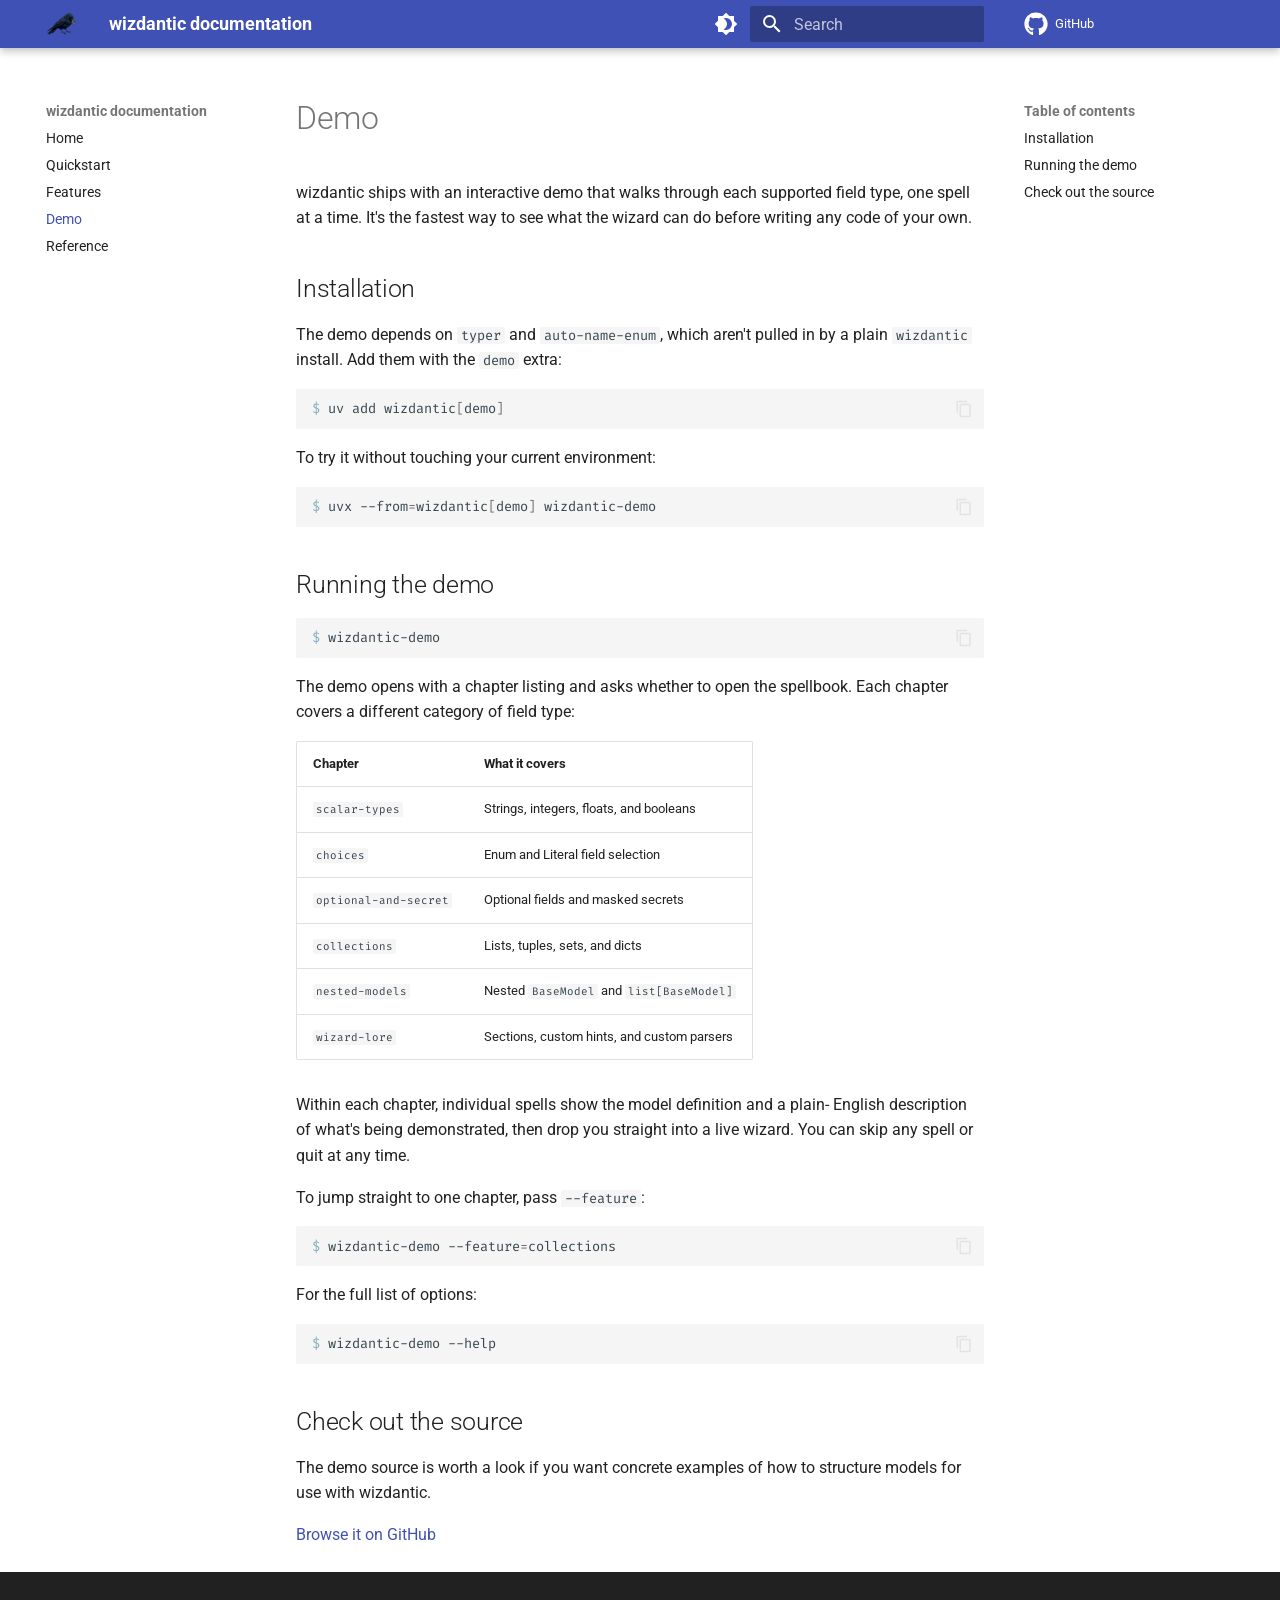
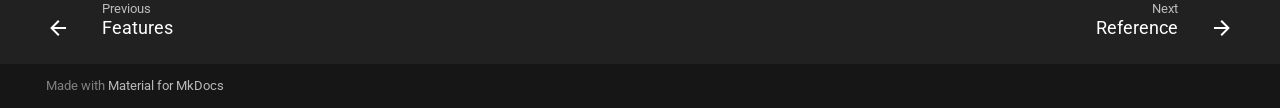
==== demo/index.html @ c2b6384e "deploy: e277ca54430a42952a9149b0743c2e3284a9946b" ====
<!doctype html>
<html lang="en" class="no-js">
  <head>
    
      <meta charset="utf-8">
      <meta name="viewport" content="width=device-width,initial-scale=1">
      
      
      
        <link rel="canonical" href="http://dusktreader.github.io/wizdantic/demo/">
      
      
        <link rel="prev" href="../features/">
      
      
        <link rel="next" href="../reference/">
      
      
        
      
      
      <link rel="icon" href="../images/wizdantic-logo.png">
      <meta name="generator" content="mkdocs-1.6.1, mkdocs-material-9.7.6">
    
    
      
        <title>Demo - wizdantic documentation</title>
      
    
    
      <link rel="stylesheet" href="../assets/stylesheets/main.484c7ddc.min.css">
      
        
        <link rel="stylesheet" href="../assets/stylesheets/palette.ab4e12ef.min.css">
      
      


    
    
      
    
    
      
        
        
        <link rel="preconnect" href="https://fonts.gstatic.com" crossorigin>
        <link rel="stylesheet" href="https://fonts.googleapis.com/css?family=Roboto:300,300i,400,400i,700,700i%7CFira+Code:400,400i,700,700i&display=fallback">
        <style>:root{--md-text-font:"Roboto";--md-code-font:"Fira Code"}</style>
      
    
    
      <link rel="stylesheet" href="../assets/_mkdocstrings.css">
    
      <link rel="stylesheet" href="../assets/stylesheets/extra.css">
    
    <script>__md_scope=new URL("..",location),__md_hash=e=>[...e].reduce(((e,_)=>(e<<5)-e+_.charCodeAt(0)),0),__md_get=(e,_=localStorage,t=__md_scope)=>JSON.parse(_.getItem(t.pathname+"."+e)),__md_set=(e,_,t=localStorage,a=__md_scope)=>{try{t.setItem(a.pathname+"."+e,JSON.stringify(_))}catch(e){}}</script>
    
      

    
    
  <style>.highlight .gp { user-select: none; color: #89b0c2; }</style>
</head>
  
  
    
    
      
    
    
    
    
    <body dir="ltr" data-md-color-scheme="default" data-md-color-primary="indigo" data-md-color-accent="indigo">
  
    
    <input class="md-toggle" data-md-toggle="drawer" type="checkbox" id="__drawer" autocomplete="off">
    <input class="md-toggle" data-md-toggle="search" type="checkbox" id="__search" autocomplete="off">
    <label class="md-overlay" for="__drawer"></label>
    <div data-md-component="skip">
      
        
        <a href="#demo" class="md-skip">
          Skip to content
        </a>
      
    </div>
    <div data-md-component="announce">
      
    </div>
    
    
      

  

<header class="md-header md-header--shadow" data-md-component="header">
  <nav class="md-header__inner md-grid" aria-label="Header">
    <a href=".." title="wizdantic documentation" class="md-header__button md-logo" aria-label="wizdantic documentation" data-md-component="logo">
      
  <img src="../images/wizdantic-logo.png" alt="logo">

    </a>
    <label class="md-header__button md-icon" for="__drawer">
      
      <svg xmlns="http://www.w3.org/2000/svg" viewBox="0 0 24 24"><path d="M3 6h18v2H3zm0 5h18v2H3zm0 5h18v2H3z"/></svg>
    </label>
    <div class="md-header__title" data-md-component="header-title">
      <div class="md-header__ellipsis">
        <div class="md-header__topic">
          <span class="md-ellipsis">
            wizdantic documentation
          </span>
        </div>
        <div class="md-header__topic" data-md-component="header-topic">
          <span class="md-ellipsis">
            
              Demo
            
          </span>
        </div>
      </div>
    </div>
    
      
        <form class="md-header__option" data-md-component="palette">
  
    
    
    
    <input class="md-option" data-md-color-media="(prefers-color-scheme: light)" data-md-color-scheme="default" data-md-color-primary="indigo" data-md-color-accent="indigo"  aria-label="Switch to dark mode"  type="radio" name="__palette" id="__palette_0">
    
      <label class="md-header__button md-icon" title="Switch to dark mode" for="__palette_1" hidden>
        <svg xmlns="http://www.w3.org/2000/svg" viewBox="0 0 24 24"><path d="M12 18c-.89 0-1.74-.2-2.5-.55C11.56 16.5 13 14.42 13 12s-1.44-4.5-3.5-5.45C10.26 6.2 11.11 6 12 6a6 6 0 0 1 6 6 6 6 0 0 1-6 6m8-9.31V4h-4.69L12 .69 8.69 4H4v4.69L.69 12 4 15.31V20h4.69L12 23.31 15.31 20H20v-4.69L23.31 12z"/></svg>
      </label>
    
  
    
    
    
    <input class="md-option" data-md-color-media="(prefers-color-scheme: dark)" data-md-color-scheme="slate" data-md-color-primary="indigo" data-md-color-accent="indigo"  aria-label="Switch to light mode"  type="radio" name="__palette" id="__palette_1">
    
      <label class="md-header__button md-icon" title="Switch to light mode" for="__palette_0" hidden>
        <svg xmlns="http://www.w3.org/2000/svg" viewBox="0 0 24 24"><path d="M12 8a4 4 0 0 0-4 4 4 4 0 0 0 4 4 4 4 0 0 0 4-4 4 4 0 0 0-4-4m0 10a6 6 0 0 1-6-6 6 6 0 0 1 6-6 6 6 0 0 1 6 6 6 6 0 0 1-6 6m8-9.31V4h-4.69L12 .69 8.69 4H4v4.69L.69 12 4 15.31V20h4.69L12 23.31 15.31 20H20v-4.69L23.31 12z"/></svg>
      </label>
    
  
</form>
      
    
    
      <script>var palette=__md_get("__palette");if(palette&&palette.color){if("(prefers-color-scheme)"===palette.color.media){var media=matchMedia("(prefers-color-scheme: light)"),input=document.querySelector(media.matches?"[data-md-color-media='(prefers-color-scheme: light)']":"[data-md-color-media='(prefers-color-scheme: dark)']");palette.color.media=input.getAttribute("data-md-color-media"),palette.color.scheme=input.getAttribute("data-md-color-scheme"),palette.color.primary=input.getAttribute("data-md-color-primary"),palette.color.accent=input.getAttribute("data-md-color-accent")}for(var[key,value]of Object.entries(palette.color))document.body.setAttribute("data-md-color-"+key,value)}</script>
    
    
    
      
      
        <label class="md-header__button md-icon" for="__search">
          
          <svg xmlns="http://www.w3.org/2000/svg" viewBox="0 0 24 24"><path d="M9.5 3A6.5 6.5 0 0 1 16 9.5c0 1.61-.59 3.09-1.56 4.23l.27.27h.79l5 5-1.5 1.5-5-5v-.79l-.27-.27A6.52 6.52 0 0 1 9.5 16 6.5 6.5 0 0 1 3 9.5 6.5 6.5 0 0 1 9.5 3m0 2C7 5 5 7 5 9.5S7 14 9.5 14 14 12 14 9.5 12 5 9.5 5"/></svg>
        </label>
        <div class="md-search" data-md-component="search" role="dialog">
  <label class="md-search__overlay" for="__search"></label>
  <div class="md-search__inner" role="search">
    <form class="md-search__form" name="search">
      <input type="text" class="md-search__input" name="query" aria-label="Search" placeholder="Search" autocapitalize="off" autocorrect="off" autocomplete="off" spellcheck="false" data-md-component="search-query" required>
      <label class="md-search__icon md-icon" for="__search">
        
        <svg xmlns="http://www.w3.org/2000/svg" viewBox="0 0 24 24"><path d="M9.5 3A6.5 6.5 0 0 1 16 9.5c0 1.61-.59 3.09-1.56 4.23l.27.27h.79l5 5-1.5 1.5-5-5v-.79l-.27-.27A6.52 6.52 0 0 1 9.5 16 6.5 6.5 0 0 1 3 9.5 6.5 6.5 0 0 1 9.5 3m0 2C7 5 5 7 5 9.5S7 14 9.5 14 14 12 14 9.5 12 5 9.5 5"/></svg>
        
        <svg xmlns="http://www.w3.org/2000/svg" viewBox="0 0 24 24"><path d="M20 11v2H8l5.5 5.5-1.42 1.42L4.16 12l7.92-7.92L13.5 5.5 8 11z"/></svg>
      </label>
      <nav class="md-search__options" aria-label="Search">
        
        <button type="reset" class="md-search__icon md-icon" title="Clear" aria-label="Clear" tabindex="-1">
          
          <svg xmlns="http://www.w3.org/2000/svg" viewBox="0 0 24 24"><path d="M19 6.41 17.59 5 12 10.59 6.41 5 5 6.41 10.59 12 5 17.59 6.41 19 12 13.41 17.59 19 19 17.59 13.41 12z"/></svg>
        </button>
      </nav>
      
    </form>
    <div class="md-search__output">
      <div class="md-search__scrollwrap" tabindex="0" data-md-scrollfix>
        <div class="md-search-result" data-md-component="search-result">
          <div class="md-search-result__meta">
            Initializing search
          </div>
          <ol class="md-search-result__list" role="presentation"></ol>
        </div>
      </div>
    </div>
  </div>
</div>
      
    
    
      <div class="md-header__source">
        <a href="https://github.com/dusktreader/wizdantic" title="Go to repository" class="md-source" data-md-component="source">
  <div class="md-source__icon md-icon">
    
    <svg xmlns="http://www.w3.org/2000/svg" viewBox="0 0 512 512"><!--! Font Awesome Free 7.1.0 by @fontawesome - https://fontawesome.com License - https://fontawesome.com/license/free (Icons: CC BY 4.0, Fonts: SIL OFL 1.1, Code: MIT License) Copyright 2025 Fonticons, Inc.--><path d="M173.9 397.4c0 2-2.3 3.6-5.2 3.6-3.3.3-5.6-1.3-5.6-3.6 0-2 2.3-3.6 5.2-3.6 3-.3 5.6 1.3 5.6 3.6m-31.1-4.5c-.7 2 1.3 4.3 4.3 4.9 2.6 1 5.6 0 6.2-2s-1.3-4.3-4.3-5.2c-2.6-.7-5.5.3-6.2 2.3m44.2-1.7c-2.9.7-4.9 2.6-4.6 4.9.3 2 2.9 3.3 5.9 2.6 2.9-.7 4.9-2.6 4.6-4.6-.3-1.9-3-3.2-5.9-2.9M252.8 8C114.1 8 8 113.3 8 252c0 110.9 69.8 205.8 169.5 239.2 12.8 2.3 17.3-5.6 17.3-12.1 0-6.2-.3-40.4-.3-61.4 0 0-70 15-84.7-29.8 0 0-11.4-29.1-27.8-36.6 0 0-22.9-15.7 1.6-15.4 0 0 24.9 2 38.6 25.8 21.9 38.6 58.6 27.5 72.9 20.9 2.3-16 8.8-27.1 16-33.7-55.9-6.2-112.3-14.3-112.3-110.5 0-27.5 7.6-41.3 23.6-58.9-2.6-6.5-11.1-33.3 2.6-67.9 20.9-6.5 69 27 69 27 20-5.6 41.5-8.5 62.8-8.5s42.8 2.9 62.8 8.5c0 0 48.1-33.6 69-27 13.7 34.7 5.2 61.4 2.6 67.9 16 17.7 25.8 31.5 25.8 58.9 0 96.5-58.9 104.2-114.8 110.5 9.2 7.9 17 22.9 17 46.4 0 33.7-.3 75.4-.3 83.6 0 6.5 4.6 14.4 17.3 12.1C436.2 457.8 504 362.9 504 252 504 113.3 391.5 8 252.8 8M105.2 352.9c-1.3 1-1 3.3.7 5.2 1.6 1.6 3.9 2.3 5.2 1 1.3-1 1-3.3-.7-5.2-1.6-1.6-3.9-2.3-5.2-1m-10.8-8.1c-.7 1.3.3 2.9 2.3 3.9 1.6 1 3.6.7 4.3-.7.7-1.3-.3-2.9-2.3-3.9-2-.6-3.6-.3-4.3.7m32.4 35.6c-1.6 1.3-1 4.3 1.3 6.2 2.3 2.3 5.2 2.6 6.5 1 1.3-1.3.7-4.3-1.3-6.2-2.2-2.3-5.2-2.6-6.5-1m-11.4-14.7c-1.6 1-1.6 3.6 0 5.9s4.3 3.3 5.6 2.3c1.6-1.3 1.6-3.9 0-6.2-1.4-2.3-4-3.3-5.6-2"/></svg>
  </div>
  <div class="md-source__repository">
    GitHub
  </div>
</a>
      </div>
    
  </nav>
  
</header>
    
    <div class="md-container" data-md-component="container">
      
      
        
          
        
      
      <main class="md-main" data-md-component="main">
        <div class="md-main__inner md-grid">
          
            
              
              <div class="md-sidebar md-sidebar--primary" data-md-component="sidebar" data-md-type="navigation" >
                <div class="md-sidebar__scrollwrap">
                  <div class="md-sidebar__inner">
                    



<nav class="md-nav md-nav--primary" aria-label="Navigation" data-md-level="0">
  <label class="md-nav__title" for="__drawer">
    <a href=".." title="wizdantic documentation" class="md-nav__button md-logo" aria-label="wizdantic documentation" data-md-component="logo">
      
  <img src="../images/wizdantic-logo.png" alt="logo">

    </a>
    wizdantic documentation
  </label>
  
    <div class="md-nav__source">
      <a href="https://github.com/dusktreader/wizdantic" title="Go to repository" class="md-source" data-md-component="source">
  <div class="md-source__icon md-icon">
    
    <svg xmlns="http://www.w3.org/2000/svg" viewBox="0 0 512 512"><!--! Font Awesome Free 7.1.0 by @fontawesome - https://fontawesome.com License - https://fontawesome.com/license/free (Icons: CC BY 4.0, Fonts: SIL OFL 1.1, Code: MIT License) Copyright 2025 Fonticons, Inc.--><path d="M173.9 397.4c0 2-2.3 3.6-5.2 3.6-3.3.3-5.6-1.3-5.6-3.6 0-2 2.3-3.6 5.2-3.6 3-.3 5.6 1.3 5.6 3.6m-31.1-4.5c-.7 2 1.3 4.3 4.3 4.9 2.6 1 5.6 0 6.2-2s-1.3-4.3-4.3-5.2c-2.6-.7-5.5.3-6.2 2.3m44.2-1.7c-2.9.7-4.9 2.6-4.6 4.9.3 2 2.9 3.3 5.9 2.6 2.9-.7 4.9-2.6 4.6-4.6-.3-1.9-3-3.2-5.9-2.9M252.8 8C114.1 8 8 113.3 8 252c0 110.9 69.8 205.8 169.5 239.2 12.8 2.3 17.3-5.6 17.3-12.1 0-6.2-.3-40.4-.3-61.4 0 0-70 15-84.7-29.8 0 0-11.4-29.1-27.8-36.6 0 0-22.9-15.7 1.6-15.4 0 0 24.9 2 38.6 25.8 21.9 38.6 58.6 27.5 72.9 20.9 2.3-16 8.8-27.1 16-33.7-55.9-6.2-112.3-14.3-112.3-110.5 0-27.5 7.6-41.3 23.6-58.9-2.6-6.5-11.1-33.3 2.6-67.9 20.9-6.5 69 27 69 27 20-5.6 41.5-8.5 62.8-8.5s42.8 2.9 62.8 8.5c0 0 48.1-33.6 69-27 13.7 34.7 5.2 61.4 2.6 67.9 16 17.7 25.8 31.5 25.8 58.9 0 96.5-58.9 104.2-114.8 110.5 9.2 7.9 17 22.9 17 46.4 0 33.7-.3 75.4-.3 83.6 0 6.5 4.6 14.4 17.3 12.1C436.2 457.8 504 362.9 504 252 504 113.3 391.5 8 252.8 8M105.2 352.9c-1.3 1-1 3.3.7 5.2 1.6 1.6 3.9 2.3 5.2 1 1.3-1 1-3.3-.7-5.2-1.6-1.6-3.9-2.3-5.2-1m-10.8-8.1c-.7 1.3.3 2.9 2.3 3.9 1.6 1 3.6.7 4.3-.7.7-1.3-.3-2.9-2.3-3.9-2-.6-3.6-.3-4.3.7m32.4 35.6c-1.6 1.3-1 4.3 1.3 6.2 2.3 2.3 5.2 2.6 6.5 1 1.3-1.3.7-4.3-1.3-6.2-2.2-2.3-5.2-2.6-6.5-1m-11.4-14.7c-1.6 1-1.6 3.6 0 5.9s4.3 3.3 5.6 2.3c1.6-1.3 1.6-3.9 0-6.2-1.4-2.3-4-3.3-5.6-2"/></svg>
  </div>
  <div class="md-source__repository">
    GitHub
  </div>
</a>
    </div>
  
  <ul class="md-nav__list" data-md-scrollfix>
    
      
      
  
  
  
  
    <li class="md-nav__item">
      <a href=".." class="md-nav__link">
        
  
  
  <span class="md-ellipsis">
    
  
    Home
  

    
  </span>
  
  

      </a>
    </li>
  

    
      
      
  
  
  
  
    <li class="md-nav__item">
      <a href="../quickstart/" class="md-nav__link">
        
  
  
  <span class="md-ellipsis">
    
  
    Quickstart
  

    
  </span>
  
  

      </a>
    </li>
  

    
      
      
  
  
  
  
    <li class="md-nav__item">
      <a href="../features/" class="md-nav__link">
        
  
  
  <span class="md-ellipsis">
    
  
    Features
  

    
  </span>
  
  

      </a>
    </li>
  

    
      
      
  
  
    
  
  
  
    <li class="md-nav__item md-nav__item--active">
      
      <input class="md-nav__toggle md-toggle" type="checkbox" id="__toc">
      
      
        
      
      
        <label class="md-nav__link md-nav__link--active" for="__toc">
          
  
  
  <span class="md-ellipsis">
    
  
    Demo
  

    
  </span>
  
  

          <span class="md-nav__icon md-icon"></span>
        </label>
      
      <a href="./" class="md-nav__link md-nav__link--active">
        
  
  
  <span class="md-ellipsis">
    
  
    Demo
  

    
  </span>
  
  

      </a>
      
        

<nav class="md-nav md-nav--secondary" aria-label="Table of contents">
  
  
  
    
  
  
    <label class="md-nav__title" for="__toc">
      <span class="md-nav__icon md-icon"></span>
      Table of contents
    </label>
    <ul class="md-nav__list" data-md-component="toc" data-md-scrollfix>
      
        <li class="md-nav__item">
  <a href="#installation" class="md-nav__link">
    <span class="md-ellipsis">
      
        Installation
      
    </span>
  </a>
  
</li>
      
        <li class="md-nav__item">
  <a href="#running-the-demo" class="md-nav__link">
    <span class="md-ellipsis">
      
        Running the demo
      
    </span>
  </a>
  
</li>
      
        <li class="md-nav__item">
  <a href="#check-out-the-source" class="md-nav__link">
    <span class="md-ellipsis">
      
        Check out the source
      
    </span>
  </a>
  
</li>
      
    </ul>
  
</nav>
      
    </li>
  

    
      
      
  
  
  
  
    <li class="md-nav__item">
      <a href="../reference/" class="md-nav__link">
        
  
  
  <span class="md-ellipsis">
    
  
    Reference
  

    
  </span>
  
  

      </a>
    </li>
  

    
  </ul>
</nav>
                  </div>
                </div>
              </div>
            
            
              
              <div class="md-sidebar md-sidebar--secondary" data-md-component="sidebar" data-md-type="toc" >
                <div class="md-sidebar__scrollwrap">
                  <div class="md-sidebar__inner">
                    

<nav class="md-nav md-nav--secondary" aria-label="Table of contents">
  
  
  
    
  
  
    <label class="md-nav__title" for="__toc">
      <span class="md-nav__icon md-icon"></span>
      Table of contents
    </label>
    <ul class="md-nav__list" data-md-component="toc" data-md-scrollfix>
      
        <li class="md-nav__item">
  <a href="#installation" class="md-nav__link">
    <span class="md-ellipsis">
      
        Installation
      
    </span>
  </a>
  
</li>
      
        <li class="md-nav__item">
  <a href="#running-the-demo" class="md-nav__link">
    <span class="md-ellipsis">
      
        Running the demo
      
    </span>
  </a>
  
</li>
      
        <li class="md-nav__item">
  <a href="#check-out-the-source" class="md-nav__link">
    <span class="md-ellipsis">
      
        Check out the source
      
    </span>
  </a>
  
</li>
      
    </ul>
  
</nav>
                  </div>
                </div>
              </div>
            
          
          
            <div class="md-content" data-md-component="content">
              
              <article class="md-content__inner md-typeset">
                
                  


  
  


<h1 id="demo">Demo</h1>
<p>wizdantic ships with an interactive demo that walks through each supported field
type, one spell at a time. It's the fastest way to see what the wizard can do
before writing any code of your own.</p>
<h2 id="installation">Installation</h2>
<p>The demo depends on <code>typer</code> and <code>auto-name-enum</code>, which aren't pulled in by a
plain <code>wizdantic</code> install. Add them with the <code>demo</code> extra:</p>
<div data-copy="uv add wizdantic[demo]" class="highlight shell-ps1"><pre><span></span><code><span class="gp">$ </span>uv<span class="w"> </span>add<span class="w"> </span>wizdantic<span class="o">[</span>demo<span class="o">]</span>
</code></pre></div>

<p>To try it without touching your current environment:</p>
<div data-copy="uvx --from=wizdantic[demo] wizdantic-demo" class="highlight shell-ps1"><pre><span></span><code><span class="gp">$ </span>uvx<span class="w"> </span>--from<span class="o">=</span>wizdantic<span class="o">[</span>demo<span class="o">]</span><span class="w"> </span>wizdantic-demo
</code></pre></div>

<h2 id="running-the-demo">Running the demo</h2>
<div data-copy="wizdantic-demo" class="highlight shell-ps1"><pre><span></span><code><span class="gp">$ </span>wizdantic-demo
</code></pre></div>

<p>The demo opens with a chapter listing and asks whether to open the spellbook.
Each chapter covers a different category of field type:</p>
<table>
<thead>
<tr>
<th>Chapter</th>
<th>What it covers</th>
</tr>
</thead>
<tbody>
<tr>
<td><code>scalar-types</code></td>
<td>Strings, integers, floats, and booleans</td>
</tr>
<tr>
<td><code>choices</code></td>
<td>Enum and Literal field selection</td>
</tr>
<tr>
<td><code>optional-and-secret</code></td>
<td>Optional fields and masked secrets</td>
</tr>
<tr>
<td><code>collections</code></td>
<td>Lists, tuples, sets, and dicts</td>
</tr>
<tr>
<td><code>nested-models</code></td>
<td>Nested <code>BaseModel</code> and <code>list[BaseModel]</code></td>
</tr>
<tr>
<td><code>wizard-lore</code></td>
<td>Sections, custom hints, and custom parsers</td>
</tr>
</tbody>
</table>
<p>Within each chapter, individual spells show the model definition and a plain-
English description of what's being demonstrated, then drop you straight into
a live wizard. You can skip any spell or quit at any time.</p>
<p>To jump straight to one chapter, pass <code>--feature</code>:</p>
<div data-copy="wizdantic-demo --feature=collections" class="highlight shell-ps1"><pre><span></span><code><span class="gp">$ </span>wizdantic-demo<span class="w"> </span>--feature<span class="o">=</span>collections
</code></pre></div>

<p>For the full list of options:</p>
<div data-copy="wizdantic-demo --help" class="highlight shell-ps1"><pre><span></span><code><span class="gp">$ </span>wizdantic-demo<span class="w"> </span>--help
</code></pre></div>

<h2 id="check-out-the-source">Check out the source</h2>
<p>The demo source is worth a look if you want concrete examples of how to structure
models for use with wizdantic.</p>
<p><a href="https://github.com/dusktreader/wizdantic/tree/main/src/wizdantic_demo">Browse it on GitHub</a></p>












                
              </article>
            </div>
          
          
<script>var target=document.getElementById(location.hash.slice(1));target&&target.name&&(target.checked=target.name.startsWith("__tabbed_"))</script>
        </div>
        
      </main>
      
        <footer class="md-footer">
  
    
      
      <nav class="md-footer__inner md-grid" aria-label="Footer" >
        
          
          <a href="../features/" class="md-footer__link md-footer__link--prev" aria-label="Previous: Features">
            <div class="md-footer__button md-icon">
              
              <svg xmlns="http://www.w3.org/2000/svg" viewBox="0 0 24 24"><path d="M20 11v2H8l5.5 5.5-1.42 1.42L4.16 12l7.92-7.92L13.5 5.5 8 11z"/></svg>
            </div>
            <div class="md-footer__title">
              <span class="md-footer__direction">
                Previous
              </span>
              <div class="md-ellipsis">
                Features
              </div>
            </div>
          </a>
        
        
          
          <a href="../reference/" class="md-footer__link md-footer__link--next" aria-label="Next: Reference">
            <div class="md-footer__title">
              <span class="md-footer__direction">
                Next
              </span>
              <div class="md-ellipsis">
                Reference
              </div>
            </div>
            <div class="md-footer__button md-icon">
              
              <svg xmlns="http://www.w3.org/2000/svg" viewBox="0 0 24 24"><path d="M4 11v2h12l-5.5 5.5 1.42 1.42L19.84 12l-7.92-7.92L10.5 5.5 16 11z"/></svg>
            </div>
          </a>
        
      </nav>
    
  
  <div class="md-footer-meta md-typeset">
    <div class="md-footer-meta__inner md-grid">
      <div class="md-copyright">
  
  
    Made with
    <a href="https://squidfunk.github.io/mkdocs-material/" target="_blank" rel="noopener">
      Material for MkDocs
    </a>
  
</div>
      
    </div>
  </div>
</footer>
      
    </div>
    <div class="md-dialog" data-md-component="dialog">
      <div class="md-dialog__inner md-typeset"></div>
    </div>
    
    
    
      
      
      <script id="__config" type="application/json">{"annotate": null, "base": "..", "features": ["navigation.expand", "navigation.footer", "navigation.tracking", "content.code.copy"], "search": "../assets/javascripts/workers/search.2c215733.min.js", "tags": null, "translations": {"clipboard.copied": "Copied to clipboard", "clipboard.copy": "Copy to clipboard", "search.result.more.one": "1 more on this page", "search.result.more.other": "# more on this page", "search.result.none": "No matching documents", "search.result.one": "1 matching document", "search.result.other": "# matching documents", "search.result.placeholder": "Type to start searching", "search.result.term.missing": "Missing", "select.version": "Select version"}, "version": null}</script>
    
    
      <script src="../assets/javascripts/bundle.79ae519e.min.js"></script>
      
    
  </body>
</html>
---- assets/stylesheets/main.484c7ddc.min.css ----
@charset "UTF-8";html{-webkit-text-size-adjust:none;-moz-text-size-adjust:none;text-size-adjust:none;box-sizing:border-box}*,:after,:before{box-sizing:inherit}@media (prefers-reduced-motion){*,:after,:before{transition:none!important}}body{margin:0}a,button,input,label{-webkit-tap-highlight-color:transparent}a{color:inherit;text-decoration:none}hr{border:0;box-sizing:initial;display:block;height:.05rem;overflow:visible;padding:0}small{font-size:80%}sub,sup{line-height:1em}img{border-style:none}table{border-collapse:initial;border-spacing:0}td,th{font-weight:400;vertical-align:top}button{background:#0000;border:0;font-family:inherit;font-size:inherit;margin:0;padding:0}input{border:0;outline:none}:root{--md-primary-fg-color:#4051b5;--md-primary-fg-color--light:#5d6cc0;--md-primary-fg-color--dark:#303fa1;--md-primary-bg-color:#fff;--md-primary-bg-color--light:#ffffffb3;--md-accent-fg-color:#526cfe;--md-accent-fg-color--transparent:#526cfe1a;--md-accent-bg-color:#fff;--md-accent-bg-color--light:#ffffffb3}[data-md-color-scheme=default]{color-scheme:light}[data-md-color-scheme=default] img[src$="#gh-dark-mode-only"],[data-md-color-scheme=default] img[src$="#only-dark"]{display:none}:root,[data-md-color-scheme=default]{--md-hue:225deg;--md-default-fg-color:#000000de;--md-default-fg-color--light:#0000008a;--md-default-fg-color--lighter:#00000052;--md-default-fg-color--lightest:#00000012;--md-default-bg-color:#fff;--md-default-bg-color--light:#ffffffb3;--md-default-bg-color--lighter:#ffffff4d;--md-default-bg-color--lightest:#ffffff1f;--md-code-fg-color:#36464e;--md-code-bg-color:#f5f5f5;--md-code-bg-color--light:#f5f5f5b3;--md-code-bg-color--lighter:#f5f5f54d;--md-code-hl-color:#4287ff;--md-code-hl-color--light:#4287ff1a;--md-code-hl-number-color:#d52a2a;--md-code-hl-special-color:#db1457;--md-code-hl-function-color:#a846b9;--md-code-hl-constant-color:#6e59d9;--md-code-hl-keyword-color:#3f6ec6;--md-code-hl-string-color:#1c7d4d;--md-code-hl-name-color:var(--md-code-fg-color);--md-code-hl-operator-color:var(--md-default-fg-color--light);--md-code-hl-punctuation-color:var(--md-default-fg-color--light);--md-code-hl-comment-color:var(--md-default-fg-color--light);--md-code-hl-generic-color:var(--md-default-fg-color--light);--md-code-hl-variable-color:var(--md-default-fg-color--light);--md-typeset-color:var(--md-default-fg-color);--md-typeset-a-color:var(--md-primary-fg-color);--md-typeset-del-color:#f5503d26;--md-typeset-ins-color:#0bd57026;--md-typeset-kbd-color:#fafafa;--md-typeset-kbd-accent-color:#fff;--md-typeset-kbd-border-color:#b8b8b8;--md-typeset-mark-color:#ffff0080;--md-typeset-table-color:#0000001f;--md-typeset-table-color--light:rgba(0,0,0,.035);--md-admonition-fg-color:var(--md-default-fg-color);--md-admonition-bg-color:var(--md-default-bg-color);--md-warning-fg-color:#000000de;--md-warning-bg-color:#ff9;--md-footer-fg-color:#fff;--md-footer-fg-color--light:#ffffffb3;--md-footer-fg-color--lighter:#ffffff73;--md-footer-bg-color:#000000de;--md-footer-bg-color--dark:#00000052;--md-shadow-z1:0 0.2rem 0.5rem #0000000d,0 0 0.05rem #0000001a;--md-shadow-z2:0 0.2rem 0.5rem #0000001a,0 0 0.05rem #00000040;--md-shadow-z3:0 0.2rem 0.5rem #0003,0 0 0.05rem #00000059}.md-icon svg{fill:currentcolor;display:block;height:1.2rem;width:1.2rem}body{-webkit-font-smoothing:antialiased;-moz-osx-font-smoothing:grayscale;--md-text-font-family:var(--md-text-font,_),-apple-system,BlinkMacSystemFont,Helvetica,Arial,sans-serif;--md-code-font-family:var(--md-code-font,_),SFMono-Regular,Consolas,Menlo,monospace}aside,body,input{font-feature-settings:"kern","liga";color:var(--md-typeset-color);font-family:var(--md-text-font-family)}code,kbd,pre{font-feature-settings:"kern";font-family:var(--md-code-font-family)}:root{--md-typeset-table-sort-icon:url('data:image/svg+xml;charset=utf-8,<svg xmlns="http://www.w3.org/2000/svg" viewBox="0 0 24 24"><path d="m18 21-4-4h3V7h-3l4-4 4 4h-3v10h3M2 19v-2h10v2M2 13v-2h7v2M2 7V5h4v2z"/></svg>');--md-typeset-table-sort-icon--asc:url('data:image/svg+xml;charset=utf-8,<svg xmlns="http://www.w3.org/2000/svg" viewBox="0 0 24 24"><path d="M19 17h3l-4 4-4-4h3V3h2M2 17h10v2H2M6 5v2H2V5m0 6h7v2H2z"/></svg>');--md-typeset-table-sort-icon--desc:url('data:image/svg+xml;charset=utf-8,<svg xmlns="http://www.w3.org/2000/svg" viewBox="0 0 24 24"><path d="M19 7h3l-4-4-4 4h3v14h2M2 17h10v2H2M6 5v2H2V5m0 6h7v2H2z"/></svg>')}.md-typeset{-webkit-print-color-adjust:exact;color-adjust:exact;font-size:.8rem;line-height:1.6;overflow-wrap:break-word}@media print{.md-typeset{font-size:.68rem}}.md-typeset blockquote,.md-typeset dl,.md-typeset figure,.md-typeset ol,.md-typeset pre,.md-typeset ul{margin-bottom:1em;margin-top:1em}.md-typeset h1{color:var(--md-default-fg-color--light);font-size:2em;line-height:1.3;margin:0 0 1.25em}.md-typeset h1,.md-typeset h2{font-weight:300;letter-spacing:-.01em}.md-typeset h2{font-size:1.5625em;line-height:1.4;margin:1.6em 0 .64em}.md-typeset h3{font-size:1.25em;font-weight:400;letter-spacing:-.01em;line-height:1.5;margin:1.6em 0 .8em}.md-typeset h2+h3{margin-top:.8em}.md-typeset h4{font-weight:700;letter-spacing:-.01em;margin:1em 0}.md-typeset h5,.md-typeset h6{color:var(--md-default-fg-color--light);font-size:.8em;font-weight:700;letter-spacing:-.01em;margin:1.25em 0}.md-typeset h5{text-transform:uppercase}.md-typeset h5 code{text-transform:none}.md-typeset hr{border-bottom:.05rem solid var(--md-default-fg-color--lightest);display:flow-root;margin:1.5em 0}.md-typeset a{color:var(--md-typeset-a-color);word-break:break-word}.md-typeset a,.md-typeset a:before{transition:color 125ms}.md-typeset a:focus,.md-typeset a:hover{color:var(--md-accent-fg-color)}.md-typeset a:focus code,.md-typeset a:hover code{background-color:var(--md-accent-fg-color--transparent);color:var(--md-accent-fg-color)}.md-typeset a code{color:var(--md-typeset-a-color)}.md-typeset a.focus-visible{outline-color:var(--md-accent-fg-color);outline-offset:.2rem}.md-typeset code,.md-typeset kbd,.md-typeset pre{color:var(--md-code-fg-color);direction:ltr;font-variant-ligatures:none;transition:background-color 125ms}@media print{.md-typeset code,.md-typeset kbd,.md-typeset pre{white-space:pre-wrap}}.md-typeset code{background-color:var(--md-code-bg-color);border-radius:.1rem;-webkit-box-decoration-break:clone;box-decoration-break:clone;font-size:.85em;padding:0 .2941176471em;transition:color 125ms,background-color 125ms;word-break:break-word}.md-typeset code:not(.focus-visible){-webkit-tap-highlight-color:transparent;outline:none}.md-typeset pre{display:flow-root;line-height:1.4;position:relative}.md-typeset pre>code{-webkit-box-decoration-break:slice;box-decoration-break:slice;box-shadow:none;display:block;margin:0;outline-color:var(--md-accent-fg-color);overflow:auto;padding:.7720588235em 1.1764705882em;scrollbar-color:var(--md-default-fg-color--lighter) #0000;scrollbar-width:thin;touch-action:auto;word-break:normal}.md-typeset pre>code:hover{scrollbar-color:var(--md-accent-fg-color) #0000}.md-typeset pre>code::-webkit-scrollbar{height:.2rem;width:.2rem}.md-typeset pre>code::-webkit-scrollbar-thumb{background-color:var(--md-default-fg-color--lighter)}.md-typeset pre>code::-webkit-scrollbar-thumb:hover{background-color:var(--md-accent-fg-color)}.md-typeset kbd{background-color:var(--md-typeset-kbd-color);border-radius:.1rem;box-shadow:0 .1rem 0 .05rem var(--md-typeset-kbd-border-color),0 .1rem 0 var(--md-typeset-kbd-border-color),0 -.1rem .2rem var(--md-typeset-kbd-accent-color) inset;color:var(--md-default-fg-color);display:inline-block;font-size:.75em;padding:0 .6666666667em;vertical-align:text-top;word-break:break-word}.md-typeset mark{background-color:var(--md-typeset-mark-color);-webkit-box-decoration-break:clone;box-decoration-break:clone;color:inherit;word-break:break-word}.md-typeset abbr{cursor:help;text-decoration:none}.md-typeset [data-preview],.md-typeset abbr{border-bottom:.05rem dotted var(--md-default-fg-color--light)}.md-typeset small{opacity:.75}[dir=ltr] .md-typeset sub,[dir=ltr] .md-typeset sup{margin-left:.078125em}[dir=rtl] .md-typeset sub,[dir=rtl] .md-typeset sup{margin-right:.078125em}[dir=ltr] .md-typeset blockquote{padding-left:.6rem}[dir=rtl] .md-typeset blockquote{padding-right:.6rem}[dir=ltr] .md-typeset blockquote{border-left:.2rem solid var(--md-default-fg-color--lighter)}[dir=rtl] .md-typeset blockquote{border-right:.2rem solid var(--md-default-fg-color--lighter)}.md-typeset blockquote{color:var(--md-default-fg-color--light);margin-left:0;margin-right:0}.md-typeset ul{list-style-type:disc}.md-typeset ul[type]{list-style-type:revert-layer}[dir=ltr] .md-typeset ol,[dir=ltr] .md-typeset ul{margin-left:.625em}[dir=rtl] .md-typeset ol,[dir=rtl] .md-typeset ul{margin-right:.625em}.md-typeset ol,.md-typeset ul{padding:0}.md-typeset ol:not([hidden]),.md-typeset ul:not([hidden]){display:flow-root}.md-typeset ol ol,.md-typeset ul ol{list-style-type:lower-alpha}.md-typeset ol ol ol,.md-typeset ul ol ol{list-style-type:lower-roman}.md-typeset ol ol ol ol,.md-typeset ul ol ol ol{list-style-type:upper-alpha}.md-typeset ol ol ol ol ol,.md-typeset ul ol ol ol ol{list-style-type:upper-roman}.md-typeset ol[type],.md-typeset ul[type]{list-style-type:revert-layer}[dir=ltr] .md-typeset ol li,[dir=ltr] .md-typeset ul li{margin-left:1.25em}[dir=rtl] .md-typeset ol li,[dir=rtl] .md-typeset ul li{margin-right:1.25em}.md-typeset ol li,.md-typeset ul li{margin-bottom:.5em}.md-typeset ol li blockquote,.md-typeset ol li p,.md-typeset ul li blockquote,.md-typeset ul li p{margin:.5em 0}.md-typeset ol li:last-child,.md-typeset ul li:last-child{margin-bottom:0}[dir=ltr] .md-typeset ol li ol,[dir=ltr] .md-typeset ol li ul,[dir=ltr] .md-typeset ul li ol,[dir=ltr] .md-typeset ul li ul{margin-left:.625em}[dir=rtl] .md-typeset ol li ol,[dir=rtl] .md-typeset ol li ul,[dir=rtl] .md-typeset ul li ol,[dir=rtl] .md-typeset ul li ul{margin-right:.625em}.md-typeset ol li ol,.md-typeset ol li ul,.md-typeset ul li ol,.md-typeset ul li ul{margin-bottom:.5em;margin-top:.5em}[dir=ltr] .md-typeset dd{margin-left:1.875em}[dir=rtl] .md-typeset dd{margin-right:1.875em}.md-typeset dd{margin-bottom:1.5em;margin-top:1em}.md-typeset img,.md-typeset svg,.md-typeset video{height:auto;max-width:100%}.md-typeset img[align=left]{margin:1em 1em 1em 0}.md-typeset img[align=right]{margin:1em 0 1em 1em}.md-typeset img[align]:only-child{margin-top:0}.md-typeset figure{display:flow-root;margin:1em auto;max-width:100%;text-align:center;width:fit-content}.md-typeset figure img{display:block;margin:0 auto}.md-typeset figcaption{font-style:italic;margin:1em auto;max-width:24rem}.md-typeset iframe{max-width:100%}.md-typeset table:not([class]){background-color:var(--md-default-bg-color);border:.05rem solid var(--md-typeset-table-color);border-radius:.1rem;display:inline-block;font-size:.64rem;max-width:100%;overflow:auto;touch-action:auto}@media print{.md-typeset table:not([class]){display:table}}.md-typeset table:not([class])+*{margin-top:1.5em}.md-typeset table:not([class]) td>:first-child,.md-typeset table:not([class]) th>:first-child{margin-top:0}.md-typeset table:not([class]) td>:last-child,.md-typeset table:not([class]) th>:last-child{margin-bottom:0}.md-typeset table:not([class]) td:not([align]),.md-typeset table:not([class]) th:not([align]){text-align:left}[dir=rtl] .md-typeset table:not([class]) td:not([align]),[dir=rtl] .md-typeset table:not([class]) th:not([align]){text-align:right}.md-typeset table:not([class]) th{font-weight:700;min-width:5rem;padding:.9375em 1.25em;vertical-align:top}.md-typeset table:not([class]) td{border-top:.05rem solid var(--md-typeset-table-color);padding:.9375em 1.25em;vertical-align:top}.md-typeset table:not([class]) tbody tr{transition:background-color 125ms}.md-typeset table:not([class]) tbody tr:hover{background-color:var(--md-typeset-table-color--light);box-shadow:0 .05rem 0 var(--md-default-bg-color) inset}.md-typeset table:not([class]) a{word-break:normal}.md-typeset table th[role=columnheader]{cursor:pointer}[dir=ltr] .md-typeset table th[role=columnheader]:after{margin-left:.5em}[dir=rtl] .md-typeset table th[role=columnheader]:after{margin-right:.5em}.md-typeset table th[role=columnheader]:after{content:"";display:inline-block;height:1.2em;-webkit-mask-image:var(--md-typeset-table-sort-icon);mask-image:var(--md-typeset-table-sort-icon);-webkit-mask-repeat:no-repeat;mask-repeat:no-repeat;-webkit-mask-size:contain;mask-size:contain;transition:background-color 125ms;vertical-align:text-bottom;width:1.2em}.md-typeset table th[role=columnheader]:hover:after{background-color:var(--md-default-fg-color--lighter)}.md-typeset table th[role=columnheader][aria-sort=ascending]:after{background-color:var(--md-default-fg-color--light);-webkit-mask-image:var(--md-typeset-table-sort-icon--asc);mask-image:var(--md-typeset-table-sort-icon--asc)}.md-typeset table th[role=columnheader][aria-sort=descending]:after{background-color:var(--md-default-fg-color--light);-webkit-mask-image:var(--md-typeset-table-sort-icon--desc);mask-image:var(--md-typeset-table-sort-icon--desc)}.md-typeset__scrollwrap{margin:1em -.8rem;overflow-x:auto;touch-action:auto}.md-typeset__table{display:inline-block;margin-bottom:.5em;padding:0 .8rem}@media print{.md-typeset__table{display:block}}html .md-typeset__table table{display:table;margin:0;overflow:hidden;width:100%}@media screen and (max-width:44.984375em){.md-content__inner>pre{margin:1em -.8rem}.md-content__inner>pre code{border-radius:0}}.md-typeset .md-author{border-radius:100%;display:block;flex-shrink:0;height:1.6rem;overflow:hidden;position:relative;transition:color 125ms,transform 125ms;width:1.6rem}.md-typeset .md-author img{display:block}.md-typeset .md-author--more{background:var(--md-default-fg-color--lightest);color:var(--md-default-fg-color--lighter);font-size:.6rem;font-weight:700;line-height:1.6rem;text-align:center}.md-typeset .md-author--long{height:2.4rem;width:2.4rem}.md-typeset a.md-author{transform:scale(1)}.md-typeset a.md-author img{border-radius:100%;filter:grayscale(100%) opacity(75%);transition:filter 125ms}.md-typeset a.md-author:focus,.md-typeset a.md-author:hover{transform:scale(1.1);z-index:1}.md-typeset a.md-author:focus img,.md-typeset a.md-author:hover img{filter:grayscale(0)}.md-banner{background-color:var(--md-footer-bg-color);color:var(--md-footer-fg-color);overflow:auto}@media print{.md-banner{display:none}}.md-banner--warning{background-color:var(--md-warning-bg-color);color:var(--md-warning-fg-color)}.md-banner__inner{font-size:.7rem;margin:.6rem auto;padding:0 .8rem}[dir=ltr] .md-banner__button{float:right}[dir=rtl] .md-banner__button{float:left}.md-banner__button{color:inherit;cursor:pointer;transition:opacity .25s}.no-js .md-banner__button{display:none}.md-banner__button:hover{opacity:.7}html{font-size:125%;height:100%;overflow-x:hidden}@media screen and (min-width:100em){html{font-size:137.5%}}@media screen and (min-width:125em){html{font-size:150%}}body{background-color:var(--md-default-bg-color);display:flex;flex-direction:column;font-size:.5rem;min-height:100%;position:relative;width:100%}@media print{body{display:block}}@media screen and (max-width:59.984375em){body[data-md-scrolllock]{position:fixed}}.md-grid{margin-left:auto;margin-right:auto;max-width:61rem}.md-container{display:flex;flex-direction:column;flex-grow:1}@media print{.md-container{display:block}}.md-main{flex-grow:1}.md-main__inner{display:flex;height:100%;margin-top:1.5rem}.md-ellipsis{overflow:hidden;text-overflow:ellipsis}.md-toggle{display:none}.md-option{height:0;opacity:0;position:absolute;width:0}.md-option:checked+label:not([hidden]){display:block}.md-option.focus-visible+label{outline-color:var(--md-accent-fg-color);outline-style:auto}.md-skip{background-color:var(--md-default-fg-color);border-radius:.1rem;color:var(--md-default-bg-color);font-size:.64rem;margin:.5rem;opacity:0;outline-color:var(--md-accent-fg-color);padding:.3rem .5rem;position:fixed;transform:translateY(.4rem);z-index:-1}.md-skip:focus{opacity:1;transform:translateY(0);transition:transform .25s cubic-bezier(.4,0,.2,1),opacity 175ms 75ms;z-index:10}@page{margin:25mm}:root{--md-clipboard-icon:url('data:image/svg+xml;charset=utf-8,<svg xmlns="http://www.w3.org/2000/svg" viewBox="0 0 24 24"><path d="M19 21H8V7h11m0-2H8a2 2 0 0 0-2 2v14a2 2 0 0 0 2 2h11a2 2 0 0 0 2-2V7a2 2 0 0 0-2-2m-3-4H4a2 2 0 0 0-2 2v14h2V3h12z"/></svg>')}.md-clipboard{border-radius:.1rem;color:var(--md-default-fg-color--lightest);cursor:pointer;height:1.5em;outline-color:var(--md-accent-fg-color);outline-offset:.1rem;transition:color .25s;width:1.5em;z-index:1}@media print{.md-clipboard{display:none}}.md-clipboard:not(.focus-visible){-webkit-tap-highlight-color:transparent;outline:none}:hover>.md-clipboard{color:var(--md-default-fg-color--light)}.md-clipboard:focus,.md-clipboard:hover{color:var(--md-accent-fg-color)}.md-clipboard:after{background-color:currentcolor;content:"";display:block;height:1.125em;margin:0 auto;-webkit-mask-image:var(--md-clipboard-icon);mask-image:var(--md-clipboard-icon);-webkit-mask-position:center;mask-position:center;-webkit-mask-repeat:no-repeat;mask-repeat:no-repeat;-webkit-mask-size:contain;mask-size:contain;width:1.125em}.md-clipboard--inline{cursor:pointer}.md-clipboard--inline code{transition:color .25s,background-color .25s}.md-clipboard--inline:focus code,.md-clipboard--inline:hover code{background-color:var(--md-accent-fg-color--transparent);color:var(--md-accent-fg-color)}:root{--md-code-select-icon:url('data:image/svg+xml;charset=utf-8,<svg xmlns="http://www.w3.org/2000/svg" viewBox="0 0 24 24"><path d="M19 19h-4v2h4c1.1 0 2-.9 2-2v-4h-2m0-12h-4v2h4v4h2V5c0-1.1-.9-2-2-2M5 5h4V3H5c-1.1 0-2 .9-2 2v4h2m0 6H3v4c0 1.1.9 2 2 2h4v-2H5zm2-4h2v2H7zm4 0h2v2h-2zm4 0h2v2h-2zM7 7h2v2H7zm4 0h2v2h-2zm4 0h2v2h-2zm-8 8h2v2H7zm4 0h2v2h-2zm4 0h2v2h-2z"/></svg>');--md-code-copy-icon:url('data:image/svg+xml;charset=utf-8,<svg xmlns="http://www.w3.org/2000/svg" viewBox="0 0 24 24"><path d="M19 21H8V7h11m0-2H8a2 2 0 0 0-2 2v14a2 2 0 0 0 2 2h11a2 2 0 0 0 2-2V7a2 2 0 0 0-2-2m-3-4H4a2 2 0 0 0-2 2v14h2V3h12z"/></svg>')}.md-typeset .md-code__content{display:grid}.md-code__nav{background-color:var(--md-code-bg-color--lighter);border-radius:.1rem;display:flex;gap:.2rem;padding:.2rem;position:absolute;right:.25em;top:.25em;transition:background-color .25s;z-index:1}:hover>.md-code__nav{background-color:var(--md-code-bg-color--light)}.md-code__button{color:var(--md-default-fg-color--lightest);cursor:pointer;display:block;height:1.5em;outline-color:var(--md-accent-fg-color);outline-offset:.1rem;transition:color .25s;width:1.5em}:hover>*>.md-code__button{color:var(--md-default-fg-color--light)}.md-code__button.focus-visible,.md-code__button:hover{color:var(--md-accent-fg-color)}.md-code__button--active{color:var(--md-default-fg-color)!important}.md-code__button:after{background-color:currentcolor;content:"";display:block;height:1.125em;margin:0 auto;-webkit-mask-position:center;mask-position:center;-webkit-mask-repeat:no-repeat;mask-repeat:no-repeat;-webkit-mask-size:contain;mask-size:contain;width:1.125em}.md-code__button[data-md-type=select]:after{-webkit-mask-image:var(--md-code-select-icon);mask-image:var(--md-code-select-icon)}.md-code__button[data-md-type=copy]:after{-webkit-mask-image:var(--md-code-copy-icon);mask-image:var(--md-code-copy-icon)}@keyframes consent{0%{opacity:0;transform:translateY(100%)}to{opacity:1;transform:translateY(0)}}@keyframes overlay{0%{opacity:0}to{opacity:1}}.md-consent__overlay{animation:overlay .25s both;-webkit-backdrop-filter:blur(.1rem);backdrop-filter:blur(.1rem);background-color:#0000008a;height:100%;opacity:1;position:fixed;top:0;width:100%;z-index:5}.md-consent__inner{animation:consent .5s cubic-bezier(.1,.7,.1,1) both;background-color:var(--md-default-bg-color);border:0;border-radius:.1rem;bottom:0;box-shadow:0 0 .2rem #0000001a,0 .2rem .4rem #0003;max-height:100%;overflow:auto;padding:0;position:fixed;width:100%;z-index:5}.md-consent__form{padding:.8rem}.md-consent__settings{display:none;margin:1em 0}input:checked+.md-consent__settings{display:block}.md-consent__controls{margin-bottom:.8rem}.md-typeset .md-consent__controls .md-button{display:inline}@media screen and (max-width:44.984375em){.md-typeset .md-consent__controls .md-button{display:block;margin-top:.4rem;text-align:center;width:100%}}.md-consent label{cursor:pointer}.md-content{flex-grow:1;min-width:0}.md-content__inner{margin:0 .8rem 1.2rem;padding-top:.6rem}@media screen and (min-width:76.25em){[dir=ltr] .md-sidebar--primary:not([hidden])~.md-content>.md-content__inner{margin-left:1.2rem}[dir=ltr] .md-sidebar--secondary:not([hidden])~.md-content>.md-content__inner,[dir=rtl] .md-sidebar--primary:not([hidden])~.md-content>.md-content__inner{margin-right:1.2rem}[dir=rtl] .md-sidebar--secondary:not([hidden])~.md-content>.md-content__inner{margin-left:1.2rem}}.md-content__inner:before{content:"";display:block;height:.4rem}.md-content__inner>:last-child{margin-bottom:0}[dir=ltr] .md-content__button{float:right}[dir=rtl] .md-content__button{float:left}[dir=ltr] .md-content__button{margin-left:.4rem}[dir=rtl] .md-content__button{margin-right:.4rem}.md-content__button{margin:.4rem 0;padding:0}@media print{.md-content__button{display:none}}.md-typeset .md-content__button{color:var(--md-default-fg-color--lighter)}.md-content__button svg{display:inline;vertical-align:top}[dir=rtl] .md-content__button svg{transform:scaleX(-1)}[dir=ltr] .md-dialog{right:.8rem}[dir=rtl] .md-dialog{left:.8rem}.md-dialog{background-color:var(--md-default-fg-color);border-radius:.1rem;bottom:.8rem;box-shadow:var(--md-shadow-z3);min-width:11.1rem;opacity:0;padding:.4rem .6rem;pointer-events:none;position:fixed;transform:translateY(100%);transition:transform 0ms .4s,opacity .4s;z-index:4}@media print{.md-dialog{display:none}}.md-dialog--active{opacity:1;pointer-events:auto;transform:translateY(0);transition:transform .4s cubic-bezier(.075,.85,.175,1),opacity .4s}.md-dialog__inner{color:var(--md-default-bg-color);font-size:.7rem}.md-feedback{margin:2em 0 1em;text-align:center}.md-feedback fieldset{border:none;margin:0;padding:0}.md-feedback__title{font-weight:700;margin:1em auto}.md-feedback__inner{position:relative}.md-feedback__list{display:flex;flex-wrap:wrap;place-content:baseline center;position:relative}.md-feedback__list:hover .md-icon:not(:disabled){color:var(--md-default-fg-color--lighter)}:disabled .md-feedback__list{min-height:1.8rem}.md-feedback__icon{color:var(--md-default-fg-color--light);cursor:pointer;flex-shrink:0;margin:0 .1rem;transition:color 125ms}.md-feedback__icon:not(:disabled).md-icon:hover{color:var(--md-accent-fg-color)}.md-feedback__icon:disabled{color:var(--md-default-fg-color--lightest);pointer-events:none}.md-feedback__note{opacity:0;position:relative;transform:translateY(.4rem);transition:transform .4s cubic-bezier(.1,.7,.1,1),opacity .15s}.md-feedback__note>*{margin:0 auto;max-width:16rem}:disabled .md-feedback__note{opacity:1;transform:translateY(0)}@media print{.md-feedback{display:none}}.md-footer{background-color:var(--md-footer-bg-color);color:var(--md-footer-fg-color)}@media print{.md-footer{display:none}}.md-footer__inner{justify-content:space-between;overflow:auto;padding:.2rem}.md-footer__inner:not([hidden]){display:flex}.md-footer__link{align-items:end;display:flex;flex-grow:0.01;margin-bottom:.4rem;margin-top:1rem;max-width:100%;outline-color:var(--md-accent-fg-color);overflow:hidden;transition:opacity .25s}.md-footer__link:focus,.md-footer__link:hover{opacity:.7}[dir=rtl] .md-footer__link svg{transform:scaleX(-1)}@media screen and (max-width:44.984375em){.md-footer__link--prev{flex-shrink:0}.md-footer__link--prev .md-footer__title{display:none}}[dir=ltr] .md-footer__link--next{margin-left:auto}[dir=rtl] .md-footer__link--next{margin-right:auto}.md-footer__link--next{text-align:right}[dir=rtl] .md-footer__link--next{text-align:left}.md-footer__title{flex-grow:1;font-size:.9rem;margin-bottom:.7rem;max-width:calc(100% - 2.4rem);padding:0 1rem;white-space:nowrap}.md-footer__button{margin:.2rem;padding:.4rem}.md-footer__direction{font-size:.64rem;opacity:.7}.md-footer-meta{background-color:var(--md-footer-bg-color--dark)}.md-footer-meta__inner{display:flex;flex-wrap:wrap;justify-content:space-between;padding:.2rem}html .md-footer-meta.md-typeset a{color:var(--md-footer-fg-color--light)}html .md-footer-meta.md-typeset a:focus,html .md-footer-meta.md-typeset a:hover{color:var(--md-footer-fg-color)}.md-copyright{color:var(--md-footer-fg-color--lighter);font-size:.64rem;margin:auto .6rem;padding:.4rem 0;width:100%}@media screen and (min-width:45em){.md-copyright{width:auto}}.md-copyright__highlight{color:var(--md-footer-fg-color--light)}.md-social{display:inline-flex;gap:.2rem;margin:0 .4rem;padding:.2rem 0 .6rem}@media screen and (min-width:45em){.md-social{padding:.6rem 0}}.md-social__link{display:inline-block;height:1.6rem;text-align:center;width:1.6rem}.md-social__link:before{line-height:1.9}.md-social__link svg{fill:currentcolor;max-height:.8rem;vertical-align:-25%}.md-typeset .md-button{border:.1rem solid;border-radius:.1rem;color:var(--md-primary-fg-color);cursor:pointer;display:inline-block;font-weight:700;padding:.625em 2em;transition:color 125ms,background-color 125ms,border-color 125ms}.md-typeset .md-button--primary{background-color:var(--md-primary-fg-color);border-color:var(--md-primary-fg-color);color:var(--md-primary-bg-color)}.md-typeset .md-button:focus,.md-typeset .md-button:hover{background-color:var(--md-accent-fg-color);border-color:var(--md-accent-fg-color);color:var(--md-accent-bg-color)}[dir=ltr] .md-typeset .md-input{border-top-left-radius:.1rem}[dir=ltr] .md-typeset .md-input,[dir=rtl] .md-typeset .md-input{border-top-right-radius:.1rem}[dir=rtl] .md-typeset .md-input{border-top-left-radius:.1rem}.md-typeset .md-input{border-bottom:.1rem solid var(--md-default-fg-color--lighter);box-shadow:var(--md-shadow-z1);font-size:.8rem;height:1.8rem;padding:0 .6rem;transition:border .25s,box-shadow .25s}.md-typeset .md-input:focus,.md-typeset .md-input:hover{border-bottom-color:var(--md-accent-fg-color);box-shadow:var(--md-shadow-z2)}.md-typeset .md-input--stretch{width:100%}.md-header{background-color:var(--md-primary-fg-color);box-shadow:0 0 .2rem #0000,0 .2rem .4rem #0000;color:var(--md-primary-bg-color);display:block;left:0;position:sticky;right:0;top:0;z-index:4}@media print{.md-header{display:none}}.md-header[hidden]{transform:translateY(-100%);transition:transform .25s cubic-bezier(.8,0,.6,1),box-shadow .25s}.md-header--shadow{box-shadow:0 0 .2rem #0000001a,0 .2rem .4rem #0003;transition:transform .25s cubic-bezier(.1,.7,.1,1),box-shadow .25s}.md-header__inner{align-items:center;display:flex;padding:0 .2rem}.md-header__button{color:currentcolor;cursor:pointer;margin:.2rem;outline-color:var(--md-accent-fg-color);padding:.4rem;position:relative;transition:opacity .25s;vertical-align:middle;z-index:1}.md-header__button:hover{opacity:.7}.md-header__button:not([hidden]){display:inline-block}.md-header__button:not(.focus-visible){-webkit-tap-highlight-color:transparent;outline:none}.md-header__button.md-logo{margin:.2rem;padding:.4rem}@media screen and (max-width:76.234375em){.md-header__button.md-logo{display:none}}.md-header__button.md-logo img,.md-header__button.md-logo svg{fill:currentcolor;display:block;height:1.2rem;width:auto}@media screen and (min-width:60em){.md-header__button[for=__search]{display:none}}.no-js .md-header__button[for=__search]{display:none}[dir=rtl] .md-header__button[for=__search] svg{transform:scaleX(-1)}@media screen and (min-width:76.25em){.md-header__button[for=__drawer]{display:none}}.md-header__topic{display:flex;max-width:100%;position:absolute;transition:transform .4s cubic-bezier(.1,.7,.1,1),opacity .15s;white-space:nowrap}.md-header__topic+.md-header__topic{opacity:0;pointer-events:none;transform:translateX(1.25rem);transition:transform .4s cubic-bezier(1,.7,.1,.1),opacity .15s;z-index:-1}[dir=rtl] .md-header__topic+.md-header__topic{transform:translateX(-1.25rem)}.md-header__topic:first-child{font-weight:700}[dir=ltr] .md-header__title{margin-left:1rem;margin-right:.4rem}[dir=rtl] .md-header__title{margin-left:.4rem;margin-right:1rem}.md-header__title{flex-grow:1;font-size:.9rem;height:2.4rem;line-height:2.4rem}.md-header__title--active .md-header__topic{opacity:0;pointer-events:none;transform:translateX(-1.25rem);transition:transform .4s cubic-bezier(1,.7,.1,.1),opacity .15s;z-index:-1}[dir=rtl] .md-header__title--active .md-header__topic{transform:translateX(1.25rem)}.md-header__title--active .md-header__topic+.md-header__topic{opacity:1;pointer-events:auto;transform:translateX(0);transition:transform .4s cubic-bezier(.1,.7,.1,1),opacity .15s;z-index:0}.md-header__title>.md-header__ellipsis{height:100%;position:relative;width:100%}.md-header__option{display:flex;flex-shrink:0;max-width:100%;transition:max-width 0ms .25s,opacity .25s .25s;white-space:nowrap}[data-md-toggle=search]:checked~.md-header .md-header__option{max-width:0;opacity:0;transition:max-width 0ms,opacity 0ms}.md-header__option>input{bottom:0}.md-header__source{display:none}@media screen and (min-width:60em){[dir=ltr] .md-header__source{margin-left:1rem}[dir=rtl] .md-header__source{margin-right:1rem}.md-header__source{display:block;max-width:11.7rem;width:11.7rem}}@media screen and (min-width:76.25em){[dir=ltr] .md-header__source{margin-left:1.4rem}[dir=rtl] .md-header__source{margin-right:1.4rem}}.md-meta{color:var(--md-default-fg-color--light);font-size:.7rem;line-height:1.3}.md-meta__list{display:inline-flex;flex-wrap:wrap;list-style:none;margin:0;padding:0}.md-meta__item:not(:last-child):after{content:"·";margin-left:.2rem;margin-right:.2rem}.md-meta__link{color:var(--md-typeset-a-color)}.md-meta__link:focus,.md-meta__link:hover{color:var(--md-accent-fg-color)}.md-draft{background-color:#ff1744;border-radius:.125em;color:#fff;display:inline-block;font-weight:700;padding-left:.5714285714em;padding-right:.5714285714em}:root{--md-nav-icon--prev:url('data:image/svg+xml;charset=utf-8,<svg xmlns="http://www.w3.org/2000/svg" viewBox="0 0 24 24"><path d="M20 11v2H8l5.5 5.5-1.42 1.42L4.16 12l7.92-7.92L13.5 5.5 8 11z"/></svg>');--md-nav-icon--next:url('data:image/svg+xml;charset=utf-8,<svg xmlns="http://www.w3.org/2000/svg" viewBox="0 0 24 24"><path d="M8.59 16.58 13.17 12 8.59 7.41 10 6l6 6-6 6z"/></svg>');--md-toc-icon:url('data:image/svg+xml;charset=utf-8,<svg xmlns="http://www.w3.org/2000/svg" viewBox="0 0 24 24"><path d="M3 9h14V7H3zm0 4h14v-2H3zm0 4h14v-2H3zm16 0h2v-2h-2zm0-10v2h2V7zm0 6h2v-2h-2z"/></svg>')}.md-nav{font-size:.7rem;line-height:1.3}.md-nav__title{color:var(--md-default-fg-color--light);display:block;font-weight:700;overflow:hidden;padding:0 .6rem;text-overflow:ellipsis}.md-nav__title .md-nav__button{display:none}.md-nav__title .md-nav__button img{height:100%;width:auto}.md-nav__title .md-nav__button.md-logo img,.md-nav__title .md-nav__button.md-logo svg{fill:currentcolor;display:block;height:2.4rem;max-width:100%;object-fit:contain;width:auto}.md-nav__list{list-style:none;margin:0;padding:0}.md-nav__link{align-items:flex-start;display:flex;gap:.4rem;margin-top:.625em;scroll-snap-align:start;transition:color 125ms}.md-nav__link--passed,.md-nav__link--passed code{color:var(--md-default-fg-color--light)}.md-nav__item .md-nav__link--active,.md-nav__item .md-nav__link--active code{color:var(--md-typeset-a-color)}.md-nav__link .md-ellipsis{position:relative}.md-nav__link .md-ellipsis code{word-break:normal}[dir=ltr] .md-nav__link .md-icon:last-child{margin-left:auto}[dir=rtl] .md-nav__link .md-icon:last-child{margin-right:auto}.md-nav__link .md-typeset{font-size:.7rem;line-height:1.3}.md-nav__link svg{fill:currentcolor;flex-shrink:0;height:1.3em;position:relative}.md-nav__link[for]:focus,.md-nav__link[for]:hover,.md-nav__link[href]:focus,.md-nav__link[href]:hover{color:var(--md-accent-fg-color);cursor:pointer}.md-nav__link[for]:focus code,.md-nav__link[for]:hover code,.md-nav__link[href]:focus code,.md-nav__link[href]:hover code{background-color:var(--md-accent-fg-color--transparent);color:var(--md-accent-fg-color)}.md-nav__link.focus-visible{outline-color:var(--md-accent-fg-color);outline-offset:.2rem}.md-nav--primary .md-nav__link[for=__toc]{display:none}.md-nav--primary .md-nav__link[for=__toc] .md-icon:after{background-color:currentcolor;display:block;height:100%;-webkit-mask-image:var(--md-toc-icon);mask-image:var(--md-toc-icon);width:100%}.md-nav--primary .md-nav__link[for=__toc]~.md-nav{display:none}.md-nav__container>.md-nav__link{margin-top:0}.md-nav__container>.md-nav__link:first-child{flex-grow:1;min-width:0}.md-nav__icon{flex-shrink:0}.md-nav__source{display:none}@media screen and (max-width:76.234375em){.md-nav--primary,.md-nav--primary .md-nav{background-color:var(--md-default-bg-color);display:flex;flex-direction:column;height:100%;left:0;position:absolute;right:0;top:0;z-index:1}.md-nav--primary .md-nav__item,.md-nav--primary .md-nav__title{font-size:.8rem;line-height:1.5}.md-nav--primary .md-nav__title{background-color:var(--md-default-fg-color--lightest);color:var(--md-default-fg-color--light);cursor:pointer;height:5.6rem;line-height:2.4rem;padding:3rem .8rem .2rem;position:relative;white-space:nowrap}[dir=ltr] .md-nav--primary .md-nav__title .md-nav__icon{left:.4rem}[dir=rtl] .md-nav--primary .md-nav__title .md-nav__icon{right:.4rem}.md-nav--primary .md-nav__title .md-nav__icon{display:block;height:1.2rem;margin:.2rem;position:absolute;top:.4rem;width:1.2rem}.md-nav--primary .md-nav__title .md-nav__icon:after{background-color:currentcolor;content:"";display:block;height:100%;-webkit-mask-image:var(--md-nav-icon--prev);mask-image:var(--md-nav-icon--prev);-webkit-mask-position:center;mask-position:center;-webkit-mask-repeat:no-repeat;mask-repeat:no-repeat;-webkit-mask-size:contain;mask-size:contain;width:100%}.md-nav--primary .md-nav__title~.md-nav__list{background-color:var(--md-default-bg-color);box-shadow:0 .05rem 0 var(--md-default-fg-color--lightest) inset;overflow-y:auto;scroll-snap-type:y mandatory;touch-action:pan-y}.md-nav--primary .md-nav__title~.md-nav__list>:first-child{border-top:0}.md-nav--primary .md-nav__title[for=__drawer]{background-color:var(--md-primary-fg-color);color:var(--md-primary-bg-color);font-weight:700}.md-nav--primary .md-nav__title .md-logo{display:block;left:.2rem;margin:.2rem;padding:.4rem;position:absolute;right:.2rem;top:.2rem}.md-nav--primary .md-nav__list{flex:1}.md-nav--primary .md-nav__item{border-top:.05rem solid var(--md-default-fg-color--lightest)}.md-nav--primary .md-nav__item--active>.md-nav__link{color:var(--md-typeset-a-color)}.md-nav--primary .md-nav__item--active>.md-nav__link:focus,.md-nav--primary .md-nav__item--active>.md-nav__link:hover{color:var(--md-accent-fg-color)}.md-nav--primary .md-nav__link{margin-top:0;padding:.6rem .8rem}.md-nav--primary .md-nav__link svg{margin-top:.1em}.md-nav--primary .md-nav__link>.md-nav__link{padding:0}[dir=ltr] .md-nav--primary .md-nav__link .md-nav__icon{margin-right:-.2rem}[dir=rtl] .md-nav--primary .md-nav__link .md-nav__icon{margin-left:-.2rem}.md-nav--primary .md-nav__link .md-nav__icon{font-size:1.2rem;height:1.2rem;width:1.2rem}.md-nav--primary .md-nav__link .md-nav__icon:after{background-color:currentcolor;content:"";display:block;height:100%;-webkit-mask-image:var(--md-nav-icon--next);mask-image:var(--md-nav-icon--next);-webkit-mask-position:center;mask-position:center;-webkit-mask-repeat:no-repeat;mask-repeat:no-repeat;-webkit-mask-size:contain;mask-size:contain;width:100%}[dir=rtl] .md-nav--primary .md-nav__icon:after{transform:scale(-1)}.md-nav--primary .md-nav--secondary .md-nav{background-color:initial;position:static}[dir=ltr] .md-nav--primary .md-nav--secondary .md-nav .md-nav__link{padding-left:1.4rem}[dir=rtl] .md-nav--primary .md-nav--secondary .md-nav .md-nav__link{padding-right:1.4rem}[dir=ltr] .md-nav--primary .md-nav--secondary .md-nav .md-nav .md-nav__link{padding-left:2rem}[dir=rtl] .md-nav--primary .md-nav--secondary .md-nav .md-nav .md-nav__link{padding-right:2rem}[dir=ltr] .md-nav--primary .md-nav--secondary .md-nav .md-nav .md-nav .md-nav__link{padding-left:2.6rem}[dir=rtl] .md-nav--primary .md-nav--secondary .md-nav .md-nav .md-nav .md-nav__link{padding-right:2.6rem}[dir=ltr] .md-nav--primary .md-nav--secondary .md-nav .md-nav .md-nav .md-nav .md-nav__link{padding-left:3.2rem}[dir=rtl] .md-nav--primary .md-nav--secondary .md-nav .md-nav .md-nav .md-nav .md-nav__link{padding-right:3.2rem}.md-nav--secondary{background-color:initial}.md-nav__toggle~.md-nav{display:flex;opacity:0;transform:translateX(100%);transition:transform .25s cubic-bezier(.8,0,.6,1),opacity 125ms 50ms}[dir=rtl] .md-nav__toggle~.md-nav{transform:translateX(-100%)}.md-nav__toggle:checked~.md-nav{opacity:1;transform:translateX(0);transition:transform .25s cubic-bezier(.4,0,.2,1),opacity 125ms 125ms}.md-nav__toggle:checked~.md-nav>.md-nav__list{backface-visibility:hidden}}@media screen and (max-width:59.984375em){.md-nav--primary .md-nav__link[for=__toc]{display:flex}.md-nav--primary .md-nav__link[for=__toc] .md-icon:after{content:""}.md-nav--primary .md-nav__link[for=__toc]+.md-nav__link{display:none}.md-nav--primary .md-nav__link[for=__toc]~.md-nav{display:flex}.md-nav__source{background-color:var(--md-primary-fg-color--dark);color:var(--md-primary-bg-color);display:block;padding:0 .2rem}}@media screen and (min-width:60em) and (max-width:76.234375em){.md-nav--integrated .md-nav__link[for=__toc]{display:flex}.md-nav--integrated .md-nav__link[for=__toc] .md-icon:after{content:""}.md-nav--integrated .md-nav__link[for=__toc]+.md-nav__link{display:none}.md-nav--integrated .md-nav__link[for=__toc]~.md-nav{display:flex}}@media screen and (min-width:60em){.md-nav{margin-bottom:-.4rem}.md-nav--secondary .md-nav__title{background:var(--md-default-bg-color);box-shadow:0 0 .4rem .4rem var(--md-default-bg-color);position:sticky;top:0;z-index:1}.md-nav--secondary .md-nav__title[for=__toc]{scroll-snap-align:start}.md-nav--secondary .md-nav__title .md-nav__icon{display:none}[dir=ltr] .md-nav--secondary .md-nav__list{padding-left:.6rem}[dir=rtl] .md-nav--secondary .md-nav__list{padding-right:.6rem}.md-nav--secondary .md-nav__list{padding-bottom:.4rem}[dir=ltr] .md-nav--secondary .md-nav__item>.md-nav__link{margin-right:.4rem}[dir=rtl] .md-nav--secondary .md-nav__item>.md-nav__link{margin-left:.4rem}}@media screen and (min-width:76.25em){.md-nav{margin-bottom:-.4rem;transition:max-height .25s cubic-bezier(.86,0,.07,1)}.md-nav--primary .md-nav__title{background:var(--md-default-bg-color);box-shadow:0 0 .4rem .4rem var(--md-default-bg-color);position:sticky;top:0;z-index:1}.md-nav--primary .md-nav__title[for=__drawer]{scroll-snap-align:start}.md-nav--primary .md-nav__title .md-nav__icon{display:none}[dir=ltr] .md-nav--primary .md-nav__list{padding-left:.6rem}[dir=rtl] .md-nav--primary .md-nav__list{padding-right:.6rem}.md-nav--primary .md-nav__list{padding-bottom:.4rem}[dir=ltr] .md-nav--primary .md-nav__item>.md-nav__link{margin-right:.4rem}[dir=rtl] .md-nav--primary .md-nav__item>.md-nav__link{margin-left:.4rem}.md-nav__toggle~.md-nav{display:grid;grid-template-rows:minmax(.4rem,0fr);opacity:0;transition:grid-template-rows .25s cubic-bezier(.86,0,.07,1),opacity .25s,visibility 0ms .25s;visibility:collapse}.md-nav__toggle~.md-nav>.md-nav__list{overflow:hidden}.md-nav__toggle.md-toggle--indeterminate~.md-nav,.md-nav__toggle:checked~.md-nav{grid-template-rows:minmax(.4rem,1fr);opacity:1;transition:grid-template-rows .25s cubic-bezier(.86,0,.07,1),opacity .15s .1s,visibility 0ms;visibility:visible}.md-nav__toggle.md-toggle--indeterminate~.md-nav{transition:none}.md-nav__item--nested>.md-nav>.md-nav__title{display:none}.md-nav__item--section{display:block;margin:1.25em 0}.md-nav__item--section:last-child{margin-bottom:0}.md-nav__item--section>.md-nav__link{font-weight:700}.md-nav__item--section>.md-nav__link[for]{color:var(--md-default-fg-color--light)}.md-nav__item--section>.md-nav__link:not(.md-nav__container){pointer-events:none}.md-nav__item--section>.md-nav__link .md-icon,.md-nav__item--section>.md-nav__link>[for]{display:none}[dir=ltr] .md-nav__item--section>.md-nav{margin-left:-.6rem}[dir=rtl] .md-nav__item--section>.md-nav{margin-right:-.6rem}.md-nav__item--section>.md-nav{display:block;opacity:1;visibility:visible}.md-nav__item--section>.md-nav>.md-nav__list>.md-nav__item{padding:0}.md-nav__icon{border-radius:100%;height:.9rem;transition:background-color .25s;width:.9rem}.md-nav__icon:hover{background-color:var(--md-accent-fg-color--transparent)}.md-nav__icon:after{background-color:currentcolor;border-radius:100%;content:"";display:inline-block;height:100%;-webkit-mask-image:var(--md-nav-icon--next);mask-image:var(--md-nav-icon--next);-webkit-mask-position:center;mask-position:center;-webkit-mask-repeat:no-repeat;mask-repeat:no-repeat;-webkit-mask-size:contain;mask-size:contain;transition:transform .25s;vertical-align:-.1rem;width:100%}[dir=rtl] .md-nav__icon:after{transform:rotate(180deg)}.md-nav__item--nested .md-nav__toggle:checked~.md-nav__link .md-nav__icon:after,.md-nav__item--nested .md-toggle--indeterminate~.md-nav__link .md-nav__icon:after{transform:rotate(90deg)}.md-nav--lifted>.md-nav__list>.md-nav__item,.md-nav--lifted>.md-nav__title{display:none}.md-nav--lifted>.md-nav__list>.md-nav__item--active{display:block}.md-nav--lifted>.md-nav__list>.md-nav__item--active>.md-nav__link{background:var(--md-default-bg-color);box-shadow:0 0 .4rem .4rem var(--md-default-bg-color);margin-top:0;position:sticky;top:0;z-index:1}.md-nav--lifted>.md-nav__list>.md-nav__item--active>.md-nav__link:not(.md-nav__container){pointer-events:none}.md-nav--lifted>.md-nav__list>.md-nav__item--active.md-nav__item--section{margin:0}[dir=ltr] .md-nav--lifted>.md-nav__list>.md-nav__item>.md-nav:not(.md-nav--secondary){margin-left:-.6rem}[dir=rtl] .md-nav--lifted>.md-nav__list>.md-nav__item>.md-nav:not(.md-nav--secondary){margin-right:-.6rem}.md-nav--lifted>.md-nav__list>.md-nav__item>[for]{color:var(--md-default-fg-color--light)}.md-nav--lifted .md-nav[data-md-level="1"]{grid-template-rows:minmax(.4rem,1fr);opacity:1;visibility:visible}[dir=ltr] .md-nav--integrated>.md-nav__list>.md-nav__item--active .md-nav--secondary{border-left:.05rem solid var(--md-primary-fg-color)}[dir=rtl] .md-nav--integrated>.md-nav__list>.md-nav__item--active .md-nav--secondary{border-right:.05rem solid var(--md-primary-fg-color)}.md-nav--integrated>.md-nav__list>.md-nav__item--active .md-nav--secondary{display:block;margin-bottom:1.25em;opacity:1;visibility:visible}.md-nav--integrated>.md-nav__list>.md-nav__item--active .md-nav--secondary>.md-nav__list{overflow:visible;padding-bottom:0}.md-nav--integrated>.md-nav__list>.md-nav__item--active .md-nav--secondary>.md-nav__title{display:none}}.md-pagination{font-size:.8rem;font-weight:700;gap:.4rem}.md-pagination,.md-pagination>*{align-items:center;display:flex;justify-content:center}.md-pagination>*{border-radius:.2rem;height:1.8rem;min-width:1.8rem;text-align:center}.md-pagination__current{background-color:var(--md-default-fg-color--lightest);color:var(--md-default-fg-color--light)}.md-pagination__link{transition:color 125ms,background-color 125ms}.md-pagination__link:focus,.md-pagination__link:hover{background-color:var(--md-accent-fg-color--transparent);color:var(--md-accent-fg-color)}.md-pagination__link:focus svg,.md-pagination__link:hover svg{color:var(--md-accent-fg-color)}.md-pagination__link.focus-visible{outline-color:var(--md-accent-fg-color);outline-offset:.2rem}.md-pagination__link svg{fill:currentcolor;color:var(--md-default-fg-color--lighter);display:block;max-height:100%;width:1.2rem}:root{--md-path-icon:url('data:image/svg+xml;charset=utf-8,<svg xmlns="http://www.w3.org/2000/svg" viewBox="0 0 24 24"><path d="M8.59 16.58 13.17 12 8.59 7.41 10 6l6 6-6 6z"/></svg>')}.md-path{font-size:.7rem;margin:0 .8rem;overflow:auto;padding-top:1.2rem}.md-path:not([hidden]){display:block}@media screen and (min-width:76.25em){.md-path{margin:0 1.2rem}}.md-path__list{align-items:center;display:flex;gap:.2rem;list-style:none;margin:0;padding:0}.md-path__item:not(:first-child){display:inline-flex;gap:.2rem;white-space:nowrap}.md-path__item:not(:first-child):before{background-color:var(--md-default-fg-color--lighter);content:"";display:inline;height:.8rem;-webkit-mask-image:var(--md-path-icon);mask-image:var(--md-path-icon);width:.8rem}.md-path__link{align-items:center;color:var(--md-default-fg-color--light);display:flex}.md-path__link:focus,.md-path__link:hover{color:var(--md-accent-fg-color)}:root{--md-post-pin-icon:url('data:image/svg+xml;charset=utf-8,<svg xmlns="http://www.w3.org/2000/svg" viewBox="0 0 24 24"><path d="M16 12V4h1V2H7v2h1v8l-2 2v2h5.2v6h1.6v-6H18v-2z"/></svg>')}.md-post__back{border-bottom:.05rem solid var(--md-default-fg-color--lightest);margin-bottom:1.2rem;padding-bottom:1.2rem}@media screen and (max-width:76.234375em){.md-post__back{display:none}}[dir=rtl] .md-post__back svg{transform:scaleX(-1)}.md-post__authors{display:flex;flex-direction:column;gap:.6rem;margin:0 .6rem 1.2rem}.md-post .md-post__meta a{transition:color 125ms}.md-post .md-post__meta a:focus,.md-post .md-post__meta a:hover{color:var(--md-accent-fg-color)}.md-post__title{color:var(--md-default-fg-color--light);font-weight:700}.md-post--excerpt{margin-bottom:3.2rem}.md-post--excerpt .md-post__header{align-items:center;display:flex;gap:.6rem;min-height:1.6rem}.md-post--excerpt .md-post__authors{align-items:center;display:inline-flex;flex-direction:row;gap:.2rem;margin:0;min-height:2.4rem}[dir=ltr] .md-post--excerpt .md-post__meta .md-meta__list{margin-right:.4rem}[dir=rtl] .md-post--excerpt .md-post__meta .md-meta__list{margin-left:.4rem}.md-post--excerpt .md-post__content>:first-child{--md-scroll-margin:6rem;margin-top:0}.md-post>.md-nav--secondary{margin:1em 0}.md-pin{background:var(--md-default-fg-color--lightest);border-radius:1rem;margin-top:-.05rem;padding:.2rem}.md-pin:after{background-color:currentcolor;content:"";display:block;height:.6rem;margin:0 auto;-webkit-mask-image:var(--md-post-pin-icon);mask-image:var(--md-post-pin-icon);-webkit-mask-position:center;mask-position:center;-webkit-mask-repeat:no-repeat;mask-repeat:no-repeat;-webkit-mask-size:contain;mask-size:contain;width:.6rem}.md-profile{align-items:center;display:flex;font-size:.7rem;gap:.6rem;line-height:1.4;width:100%}.md-profile__description{flex-grow:1}.md-content--post{display:flex}@media screen and (max-width:76.234375em){.md-content--post{flex-flow:column-reverse}}.md-content--post>.md-content__inner{flex-grow:1;min-width:0}@media screen and (min-width:76.25em){[dir=ltr] .md-content--post>.md-content__inner{margin-left:1.2rem}[dir=rtl] .md-content--post>.md-content__inner{margin-right:1.2rem}}@media screen and (max-width:76.234375em){.md-sidebar.md-sidebar--post{padding:0;position:static;width:100%}.md-sidebar.md-sidebar--post .md-sidebar__scrollwrap{overflow:visible}.md-sidebar.md-sidebar--post .md-sidebar__inner{padding:0}.md-sidebar.md-sidebar--post .md-post__meta{margin-left:.6rem;margin-right:.6rem}.md-sidebar.md-sidebar--post .md-nav__item{border:none;display:inline}.md-sidebar.md-sidebar--post .md-nav__list{display:inline-flex;flex-wrap:wrap;gap:.6rem;padding-bottom:.6rem;padding-top:.6rem}.md-sidebar.md-sidebar--post .md-nav__link{padding:0}.md-sidebar.md-sidebar--post .md-nav{height:auto;margin-bottom:0;position:static}}:root{--md-progress-value:0;--md-progress-delay:400ms}.md-progress{background:var(--md-primary-bg-color);height:.075rem;opacity:min(clamp(0,var(--md-progress-value),1),clamp(0,100 - var(--md-progress-value),1));position:fixed;top:0;transform:scaleX(calc(var(--md-progress-value)*1%));transform-origin:left;transition:transform .5s cubic-bezier(.19,1,.22,1),opacity .25s var(--md-progress-delay);width:100%;z-index:4}:root{--md-search-result-icon:url('data:image/svg+xml;charset=utf-8,<svg xmlns="http://www.w3.org/2000/svg" viewBox="0 0 24 24"><path d="M14 2H6a2 2 0 0 0-2 2v16a2 2 0 0 0 2 2h7c-.41-.25-.8-.56-1.14-.9-.33-.33-.61-.7-.86-1.1H6V4h7v5h5v1.18c.71.16 1.39.43 2 .82V8zm6.31 16.9c1.33-2.11.69-4.9-1.4-6.22-2.11-1.33-4.91-.68-6.22 1.4-1.34 2.11-.69 4.89 1.4 6.22 1.46.93 3.32.93 4.79.02L22 23.39 23.39 22zm-3.81.1a2.5 2.5 0 0 1-2.5-2.5 2.5 2.5 0 0 1 2.5-2.5 2.5 2.5 0 0 1 2.5 2.5 2.5 2.5 0 0 1-2.5 2.5"/></svg>')}.md-search{position:relative}@media screen and (min-width:60em){.md-search{padding:.2rem 0}}.no-js .md-search{display:none}.md-search__overlay{opacity:0;z-index:1}@media screen and (max-width:59.984375em){[dir=ltr] .md-search__overlay{left:-2.2rem}[dir=rtl] .md-search__overlay{right:-2.2rem}.md-search__overlay{background-color:var(--md-default-bg-color);border-radius:1rem;height:2rem;overflow:hidden;pointer-events:none;position:absolute;top:-1rem;transform-origin:center;transition:transform .3s .1s,opacity .2s .2s;width:2rem}[data-md-toggle=search]:checked~.md-header .md-search__overlay{opacity:1;transition:transform .4s,opacity .1s}}@media screen and (min-width:60em){[dir=ltr] .md-search__overlay{left:0}[dir=rtl] .md-search__overlay{right:0}.md-search__overlay{background-color:#0000008a;cursor:pointer;height:0;position:fixed;top:0;transition:width 0ms .25s,height 0ms .25s,opacity .25s;width:0}[data-md-toggle=search]:checked~.md-header .md-search__overlay{height:200vh;opacity:1;transition:width 0ms,height 0ms,opacity .25s;width:100%}}@media screen and (max-width:29.984375em){[data-md-toggle=search]:checked~.md-header .md-search__overlay{transform:scale(45)}}@media screen and (min-width:30em) and (max-width:44.984375em){[data-md-toggle=search]:checked~.md-header .md-search__overlay{transform:scale(60)}}@media screen and (min-width:45em) and (max-width:59.984375em){[data-md-toggle=search]:checked~.md-header .md-search__overlay{transform:scale(75)}}.md-search__inner{backface-visibility:hidden}@media screen and (max-width:59.984375em){[dir=ltr] .md-search__inner{left:0}[dir=rtl] .md-search__inner{right:0}.md-search__inner{height:0;opacity:0;overflow:hidden;position:fixed;top:0;transform:translateX(5%);transition:width 0ms .3s,height 0ms .3s,transform .15s cubic-bezier(.4,0,.2,1) .15s,opacity .15s .15s;width:0;z-index:2}[dir=rtl] .md-search__inner{transform:translateX(-5%)}[data-md-toggle=search]:checked~.md-header .md-search__inner{height:100%;opacity:1;transform:translateX(0);transition:width 0ms 0ms,height 0ms 0ms,transform .15s cubic-bezier(.1,.7,.1,1) .15s,opacity .15s .15s;width:100%}}@media screen and (min-width:60em){[dir=ltr] .md-search__inner{float:right}[dir=rtl] .md-search__inner{float:left}.md-search__inner{padding:.1rem 0;position:relative;transition:width .25s cubic-bezier(.1,.7,.1,1);width:11.7rem}}@media screen and (min-width:60em) and (max-width:76.234375em){[data-md-toggle=search]:checked~.md-header .md-search__inner{width:23.4rem}}@media screen and (min-width:76.25em){[data-md-toggle=search]:checked~.md-header .md-search__inner{width:34.4rem}}.md-search__form{background-color:var(--md-default-bg-color);box-shadow:0 0 .6rem #0000;height:2.4rem;position:relative;transition:color .25s,background-color .25s;z-index:2}@media screen and (min-width:60em){.md-search__form{background-color:#00000042;border-radius:.1rem;height:1.8rem}.md-search__form:hover{background-color:#ffffff1f}}[data-md-toggle=search]:checked~.md-header .md-search__form{background-color:var(--md-default-bg-color);border-radius:.1rem .1rem 0 0;box-shadow:0 0 .6rem #00000012;color:var(--md-default-fg-color)}[dir=ltr] .md-search__input{padding-left:3.6rem;padding-right:2.2rem}[dir=rtl] .md-search__input{padding-left:2.2rem;padding-right:3.6rem}.md-search__input{background:#0000;font-size:.9rem;height:100%;position:relative;text-overflow:ellipsis;width:100%;z-index:2}.md-search__input::placeholder{transition:color .25s}.md-search__input::placeholder,.md-search__input~.md-search__icon{color:var(--md-default-fg-color--light)}.md-search__input::-ms-clear{display:none}@media screen and (max-width:59.984375em){.md-search__input{font-size:.9rem;height:2.4rem;width:100%}}@media screen and (min-width:60em){[dir=ltr] .md-search__input{padding-left:2.2rem}[dir=rtl] .md-search__input{padding-right:2.2rem}.md-search__input{color:inherit;font-size:.8rem}.md-search__input::placeholder{color:var(--md-primary-bg-color--light)}.md-search__input+.md-search__icon{color:var(--md-primary-bg-color)}[data-md-toggle=search]:checked~.md-header .md-search__input{text-overflow:clip}[data-md-toggle=search]:checked~.md-header .md-search__input+.md-search__icon{color:var(--md-default-fg-color--light)}[data-md-toggle=search]:checked~.md-header .md-search__input::placeholder{color:#0000}}.md-search__icon{cursor:pointer;display:inline-block;height:1.2rem;transition:color .25s,opacity .25s;width:1.2rem}.md-search__icon:hover{opacity:.7}[dir=ltr] .md-search__icon[for=__search]{left:.5rem}[dir=rtl] .md-search__icon[for=__search]{right:.5rem}.md-search__icon[for=__search]{position:absolute;top:.3rem;z-index:2}[dir=rtl] .md-search__icon[for=__search] svg{transform:scaleX(-1)}@media screen and (max-width:59.984375em){[dir=ltr] .md-search__icon[for=__search]{left:.8rem}[dir=rtl] .md-search__icon[for=__search]{right:.8rem}.md-search__icon[for=__search]{top:.6rem}.md-search__icon[for=__search] svg:first-child{display:none}}@media screen and (min-width:60em){.md-search__icon[for=__search]{pointer-events:none}.md-search__icon[for=__search] svg:last-child{display:none}}[dir=ltr] .md-search__options{right:.5rem}[dir=rtl] .md-search__options{left:.5rem}.md-search__options{pointer-events:none;position:absolute;top:.3rem;z-index:2}@media screen and (max-width:59.984375em){[dir=ltr] .md-search__options{right:.8rem}[dir=rtl] .md-search__options{left:.8rem}.md-search__options{top:.6rem}}[dir=ltr] .md-search__options>.md-icon{margin-left:.2rem}[dir=rtl] .md-search__options>.md-icon{margin-right:.2rem}.md-search__options>.md-icon{color:var(--md-default-fg-color--light);opacity:0;transform:scale(.75);transition:transform .15s cubic-bezier(.1,.7,.1,1),opacity .15s}.md-search__options>.md-icon:not(.focus-visible){-webkit-tap-highlight-color:transparent;outline:none}[data-md-toggle=search]:checked~.md-header .md-search__input:valid~.md-search__options>.md-icon{opacity:1;pointer-events:auto;transform:scale(1)}[data-md-toggle=search]:checked~.md-header .md-search__input:valid~.md-search__options>.md-icon:hover{opacity:.7}[dir=ltr] .md-search__suggest{padding-left:3.6rem;padding-right:2.2rem}[dir=rtl] .md-search__suggest{padding-left:2.2rem;padding-right:3.6rem}.md-search__suggest{align-items:center;color:var(--md-default-fg-color--lighter);display:flex;font-size:.9rem;height:100%;opacity:0;position:absolute;top:0;transition:opacity 50ms;white-space:nowrap;width:100%}@media screen and (min-width:60em){[dir=ltr] .md-search__suggest{padding-left:2.2rem}[dir=rtl] .md-search__suggest{padding-right:2.2rem}.md-search__suggest{font-size:.8rem}}[data-md-toggle=search]:checked~.md-header .md-search__suggest{opacity:1;transition:opacity .3s .1s}[dir=ltr] .md-search__output{border-bottom-left-radius:.1rem}[dir=ltr] .md-search__output,[dir=rtl] .md-search__output{border-bottom-right-radius:.1rem}[dir=rtl] .md-search__output{border-bottom-left-radius:.1rem}.md-search__output{overflow:hidden;position:absolute;width:100%;z-index:1}@media screen and (max-width:59.984375em){.md-search__output{bottom:0;top:2.4rem}}@media screen and (min-width:60em){.md-search__output{opacity:0;top:1.9rem;transition:opacity .4s}[data-md-toggle=search]:checked~.md-header .md-search__output{box-shadow:var(--md-shadow-z3);opacity:1}}.md-search__scrollwrap{backface-visibility:hidden;background-color:var(--md-default-bg-color);height:100%;overflow-y:auto;touch-action:pan-y}@media (-webkit-max-device-pixel-ratio:1),(max-resolution:1dppx){.md-search__scrollwrap{transform:translateZ(0)}}@media screen and (min-width:60em) and (max-width:76.234375em){.md-search__scrollwrap{width:23.4rem}}@media screen and (min-width:76.25em){.md-search__scrollwrap{width:34.4rem}}@media screen and (min-width:60em){.md-search__scrollwrap{max-height:0;scrollbar-color:var(--md-default-fg-color--lighter) #0000;scrollbar-width:thin}[data-md-toggle=search]:checked~.md-header .md-search__scrollwrap{max-height:75vh}.md-search__scrollwrap:hover{scrollbar-color:var(--md-accent-fg-color) #0000}.md-search__scrollwrap::-webkit-scrollbar{height:.2rem;width:.2rem}.md-search__scrollwrap::-webkit-scrollbar-thumb{background-color:var(--md-default-fg-color--lighter)}.md-search__scrollwrap::-webkit-scrollbar-thumb:hover{background-color:var(--md-accent-fg-color)}}.md-search-result{color:var(--md-default-fg-color);word-break:break-word}.md-search-result__meta{background-color:var(--md-default-fg-color--lightest);color:var(--md-default-fg-color--light);font-size:.64rem;line-height:1.8rem;padding:0 .8rem;scroll-snap-align:start}@media screen and (min-width:60em){[dir=ltr] .md-search-result__meta{padding-left:2.2rem}[dir=rtl] .md-search-result__meta{padding-right:2.2rem}}.md-search-result__list{list-style:none;margin:0;padding:0;-webkit-user-select:none;user-select:none}.md-search-result__item{box-shadow:0 -.05rem var(--md-default-fg-color--lightest)}.md-search-result__item:first-child{box-shadow:none}.md-search-result__link{display:block;outline:none;scroll-snap-align:start;transition:background-color .25s}.md-search-result__link:focus,.md-search-result__link:hover{background-color:var(--md-accent-fg-color--transparent)}.md-search-result__link:last-child p:last-child{margin-bottom:.6rem}.md-search-result__more>summary{cursor:pointer;display:block;outline:none;position:sticky;scroll-snap-align:start;top:0;z-index:1}.md-search-result__more>summary::marker{display:none}.md-search-result__more>summary::-webkit-details-marker{display:none}.md-search-result__more>summary>div{color:var(--md-typeset-a-color);font-size:.64rem;padding:.75em .8rem;transition:color .25s,background-color .25s}@media screen and (min-width:60em){[dir=ltr] .md-search-result__more>summary>div{padding-left:2.2rem}[dir=rtl] .md-search-result__more>summary>div{padding-right:2.2rem}}.md-search-result__more>summary:focus>div,.md-search-result__more>summary:hover>div{background-color:var(--md-accent-fg-color--transparent);color:var(--md-accent-fg-color)}.md-search-result__more[open]>summary{background-color:var(--md-default-bg-color)}.md-search-result__article{overflow:hidden;padding:0 .8rem;position:relative}@media screen and (min-width:60em){[dir=ltr] .md-search-result__article{padding-left:2.2rem}[dir=rtl] .md-search-result__article{padding-right:2.2rem}}[dir=ltr] .md-search-result__icon{left:0}[dir=rtl] .md-search-result__icon{right:0}.md-search-result__icon{color:var(--md-default-fg-color--light);height:1.2rem;margin:.5rem;position:absolute;width:1.2rem}@media screen and (max-width:59.984375em){.md-search-result__icon{display:none}}.md-search-result__icon:after{background-color:currentcolor;content:"";display:inline-block;height:100%;-webkit-mask-image:var(--md-search-result-icon);mask-image:var(--md-search-result-icon);-webkit-mask-position:center;mask-position:center;-webkit-mask-repeat:no-repeat;mask-repeat:no-repeat;-webkit-mask-size:contain;mask-size:contain;width:100%}[dir=rtl] .md-search-result__icon:after{transform:scaleX(-1)}.md-search-result .md-typeset{color:var(--md-default-fg-color--light);font-size:.64rem;line-height:1.6}.md-search-result .md-typeset h1{color:var(--md-default-fg-color);font-size:.8rem;font-weight:400;line-height:1.4;margin:.55rem 0}.md-search-result .md-typeset h1 mark{text-decoration:none}.md-search-result .md-typeset h2{color:var(--md-default-fg-color);font-size:.64rem;font-weight:700;line-height:1.6;margin:.5em 0}.md-search-result .md-typeset h2 mark{text-decoration:none}.md-search-result__terms{color:var(--md-default-fg-color);display:block;font-size:.64rem;font-style:italic;margin:.5em 0}.md-search-result mark{background-color:initial;color:var(--md-accent-fg-color);text-decoration:underline}.md-select{position:relative;z-index:1}.md-select__inner{background-color:var(--md-default-bg-color);border-radius:.1rem;box-shadow:var(--md-shadow-z2);color:var(--md-default-fg-color);left:50%;margin-top:.2rem;max-height:0;opacity:0;position:absolute;top:calc(100% - .2rem);transform:translate3d(-50%,.3rem,0);transition:transform .25s 375ms,opacity .25s .25s,max-height 0ms .5s}.md-select:focus-within .md-select__inner,.md-select:hover .md-select__inner{max-height:10rem;opacity:1;transform:translate3d(-50%,0,0);transition:transform .25s cubic-bezier(.1,.7,.1,1),opacity .25s,max-height 0ms}.md-select__inner:after{border-bottom:.2rem solid #0000;border-bottom-color:var(--md-default-bg-color);border-left:.2rem solid #0000;border-right:.2rem solid #0000;border-top:0;content:"";height:0;left:50%;margin-left:-.2rem;margin-top:-.2rem;position:absolute;top:0;width:0}.md-select__list{border-radius:.1rem;font-size:.8rem;list-style-type:none;margin:0;max-height:inherit;overflow:auto;padding:0}.md-select__item{line-height:1.8rem}[dir=ltr] .md-select__link{padding-left:.6rem;padding-right:1.2rem}[dir=rtl] .md-select__link{padding-left:1.2rem;padding-right:.6rem}.md-select__link{cursor:pointer;display:block;outline:none;scroll-snap-align:start;transition:background-color .25s,color .25s;width:100%}.md-select__link:focus,.md-select__link:hover{color:var(--md-accent-fg-color)}.md-select__link:focus{background-color:var(--md-default-fg-color--lightest)}.md-sidebar{align-self:flex-start;flex-shrink:0;padding:1.2rem 0;position:sticky;top:2.4rem;width:12.1rem}@media print{.md-sidebar{display:none}}@media screen and (max-width:76.234375em){[dir=ltr] .md-sidebar--primary{left:-12.1rem}[dir=rtl] .md-sidebar--primary{right:-12.1rem}.md-sidebar--primary{background-color:var(--md-default-bg-color);display:block;height:100%;position:fixed;top:0;transform:translateX(0);transition:transform .25s cubic-bezier(.4,0,.2,1),box-shadow .25s;width:12.1rem;z-index:5}[data-md-toggle=drawer]:checked~.md-container .md-sidebar--primary{box-shadow:var(--md-shadow-z3);transform:translateX(12.1rem)}[dir=rtl] [data-md-toggle=drawer]:checked~.md-container .md-sidebar--primary{transform:translateX(-12.1rem)}.md-sidebar--primary .md-sidebar__scrollwrap{bottom:0;left:0;margin:0;overflow:hidden;position:absolute;right:0;scroll-snap-type:none;top:0}}@media screen and (min-width:76.25em){.md-sidebar{height:0}.no-js .md-sidebar{height:auto}.md-header--lifted~.md-container .md-sidebar{top:4.8rem}}.md-sidebar--secondary{display:none;order:2}@media screen and (min-width:60em){.md-sidebar--secondary{height:0}.no-js .md-sidebar--secondary{height:auto}.md-sidebar--secondary:not([hidden]){display:block}.md-sidebar--secondary .md-sidebar__scrollwrap{touch-action:pan-y}}.md-sidebar__scrollwrap{backface-visibility:hidden;margin:0 .2rem;overflow-y:auto;scrollbar-color:var(--md-default-fg-color--lighter) #0000}@media screen and (min-width:60em){.md-sidebar__scrollwrap{scrollbar-gutter:stable;scrollbar-width:thin}}.md-sidebar__scrollwrap::-webkit-scrollbar{height:.2rem;width:.2rem}.md-sidebar__scrollwrap:focus-within,.md-sidebar__scrollwrap:hover{scrollbar-color:var(--md-accent-fg-color) #0000}.md-sidebar__scrollwrap:focus-within::-webkit-scrollbar-thumb,.md-sidebar__scrollwrap:hover::-webkit-scrollbar-thumb{background-color:var(--md-default-fg-color--lighter)}.md-sidebar__scrollwrap:focus-within::-webkit-scrollbar-thumb:hover,.md-sidebar__scrollwrap:hover::-webkit-scrollbar-thumb:hover{background-color:var(--md-accent-fg-color)}@supports selector(::-webkit-scrollbar){.md-sidebar__scrollwrap{scrollbar-gutter:auto}[dir=ltr] .md-sidebar__inner{padding-right:calc(100% - 11.5rem)}[dir=rtl] .md-sidebar__inner{padding-left:calc(100% - 11.5rem)}}@media screen and (max-width:76.234375em){.md-overlay{background-color:#0000008a;height:0;opacity:0;position:fixed;top:0;transition:width 0ms .25s,height 0ms .25s,opacity .25s;width:0;z-index:5}[data-md-toggle=drawer]:checked~.md-overlay{height:100%;opacity:1;transition:width 0ms,height 0ms,opacity .25s;width:100%}}@keyframes facts{0%{height:0}to{height:.65rem}}@keyframes fact{0%{opacity:0;transform:translateY(100%)}50%{opacity:0}to{opacity:1;transform:translateY(0)}}:root{--md-source-forks-icon:url('data:image/svg+xml;charset=utf-8,<svg xmlns="http://www.w3.org/2000/svg" viewBox="0 0 16 16"><path d="M5 5.372v.878c0 .414.336.75.75.75h4.5a.75.75 0 0 0 .75-.75v-.878a2.25 2.25 0 1 1 1.5 0v.878a2.25 2.25 0 0 1-2.25 2.25h-1.5v2.128a2.251 2.251 0 1 1-1.5 0V8.5h-1.5A2.25 2.25 0 0 1 3.5 6.25v-.878a2.25 2.25 0 1 1 1.5 0M5 3.25a.75.75 0 1 0-1.5 0 .75.75 0 0 0 1.5 0m6.75.75a.75.75 0 1 0 0-1.5.75.75 0 0 0 0 1.5m-3 8.75a.75.75 0 1 0-1.5 0 .75.75 0 0 0 1.5 0"/></svg>');--md-source-repositories-icon:url('data:image/svg+xml;charset=utf-8,<svg xmlns="http://www.w3.org/2000/svg" viewBox="0 0 16 16"><path d="M2 2.5A2.5 2.5 0 0 1 4.5 0h8.75a.75.75 0 0 1 .75.75v12.5a.75.75 0 0 1-.75.75h-2.5a.75.75 0 0 1 0-1.5h1.75v-2h-8a1 1 0 0 0-.714 1.7.75.75 0 1 1-1.072 1.05A2.5 2.5 0 0 1 2 11.5Zm10.5-1h-8a1 1 0 0 0-1 1v6.708A2.5 2.5 0 0 1 4.5 9h8ZM5 12.25a.25.25 0 0 1 .25-.25h3.5a.25.25 0 0 1 .25.25v3.25a.25.25 0 0 1-.4.2l-1.45-1.087a.25.25 0 0 0-.3 0L5.4 15.7a.25.25 0 0 1-.4-.2Z"/></svg>');--md-source-stars-icon:url('data:image/svg+xml;charset=utf-8,<svg xmlns="http://www.w3.org/2000/svg" viewBox="0 0 16 16"><path d="M8 .25a.75.75 0 0 1 .673.418l1.882 3.815 4.21.612a.75.75 0 0 1 .416 1.279l-3.046 2.97.719 4.192a.751.751 0 0 1-1.088.791L8 12.347l-3.766 1.98a.75.75 0 0 1-1.088-.79l.72-4.194L.818 6.374a.75.75 0 0 1 .416-1.28l4.21-.611L7.327.668A.75.75 0 0 1 8 .25m0 2.445L6.615 5.5a.75.75 0 0 1-.564.41l-3.097.45 2.24 2.184a.75.75 0 0 1 .216.664l-.528 3.084 2.769-1.456a.75.75 0 0 1 .698 0l2.77 1.456-.53-3.084a.75.75 0 0 1 .216-.664l2.24-2.183-3.096-.45a.75.75 0 0 1-.564-.41z"/></svg>');--md-source-version-icon:url('data:image/svg+xml;charset=utf-8,<svg xmlns="http://www.w3.org/2000/svg" viewBox="0 0 16 16"><path d="M1 7.775V2.75C1 1.784 1.784 1 2.75 1h5.025c.464 0 .91.184 1.238.513l6.25 6.25a1.75 1.75 0 0 1 0 2.474l-5.026 5.026a1.75 1.75 0 0 1-2.474 0l-6.25-6.25A1.75 1.75 0 0 1 1 7.775m1.5 0c0 .066.026.13.073.177l6.25 6.25a.25.25 0 0 0 .354 0l5.025-5.025a.25.25 0 0 0 0-.354l-6.25-6.25a.25.25 0 0 0-.177-.073H2.75a.25.25 0 0 0-.25.25ZM6 5a1 1 0 1 1 0 2 1 1 0 0 1 0-2"/></svg>')}.md-source{backface-visibility:hidden;display:block;font-size:.65rem;line-height:1.2;outline-color:var(--md-accent-fg-color);transition:opacity .25s;white-space:nowrap}.md-source:hover{opacity:.7}.md-source__icon{display:inline-block;height:2.4rem;vertical-align:middle;width:2rem}[dir=ltr] .md-source__icon svg{margin-left:.6rem}[dir=rtl] .md-source__icon svg{margin-right:.6rem}.md-source__icon svg{margin-top:.6rem}[dir=ltr] .md-source__icon+.md-source__repository{padding-left:2rem}[dir=rtl] .md-source__icon+.md-source__repository{padding-right:2rem}[dir=ltr] .md-source__icon+.md-source__repository{margin-left:-2rem}[dir=rtl] .md-source__icon+.md-source__repository{margin-right:-2rem}[dir=ltr] .md-source__repository{margin-left:.6rem}[dir=rtl] .md-source__repository{margin-right:.6rem}.md-source__repository{display:inline-block;max-width:calc(100% - 1.2rem);overflow:hidden;text-overflow:ellipsis;vertical-align:middle}.md-source__facts{display:flex;font-size:.55rem;gap:.4rem;list-style-type:none;margin:.1rem 0 0;opacity:.75;overflow:hidden;padding:0;width:100%}.md-source__repository--active .md-source__facts{animation:facts .25s ease-in}.md-source__fact{overflow:hidden;text-overflow:ellipsis}.md-source__repository--active .md-source__fact{animation:fact .4s ease-out}[dir=ltr] .md-source__fact:before{margin-right:.1rem}[dir=rtl] .md-source__fact:before{margin-left:.1rem}.md-source__fact:before{background-color:currentcolor;content:"";display:inline-block;height:.6rem;-webkit-mask-position:center;mask-position:center;-webkit-mask-repeat:no-repeat;mask-repeat:no-repeat;-webkit-mask-size:contain;mask-size:contain;vertical-align:text-top;width:.6rem}.md-source__fact:nth-child(1n+2){flex-shrink:0}.md-source__fact--version:before{-webkit-mask-image:var(--md-source-version-icon);mask-image:var(--md-source-version-icon)}.md-source__fact--stars:before{-webkit-mask-image:var(--md-source-stars-icon);mask-image:var(--md-source-stars-icon)}.md-source__fact--forks:before{-webkit-mask-image:var(--md-source-forks-icon);mask-image:var(--md-source-forks-icon)}.md-source__fact--repositories:before{-webkit-mask-image:var(--md-source-repositories-icon);mask-image:var(--md-source-repositories-icon)}.md-source-file{margin:1em 0}[dir=ltr] .md-source-file__fact{margin-right:.6rem}[dir=rtl] .md-source-file__fact{margin-left:.6rem}.md-source-file__fact{align-items:center;color:var(--md-default-fg-color--light);display:inline-flex;font-size:.68rem;gap:.3rem}.md-source-file__fact .md-icon{flex-shrink:0;margin-bottom:.05rem}[dir=ltr] .md-source-file__fact .md-author{float:left}[dir=rtl] .md-source-file__fact .md-author{float:right}.md-source-file__fact .md-author{margin-right:.2rem}.md-source-file__fact svg{width:.9rem}:root{--md-status:url('data:image/svg+xml;charset=utf-8,<svg xmlns="http://www.w3.org/2000/svg" viewBox="0 0 24 24"><path d="M11 9h2V7h-2m1 13c-4.41 0-8-3.59-8-8s3.59-8 8-8 8 3.59 8 8-3.59 8-8 8m0-18A10 10 0 0 0 2 12a10 10 0 0 0 10 10 10 10 0 0 0 10-10A10 10 0 0 0 12 2m-1 15h2v-6h-2z"/></svg>');--md-status--new:url('data:image/svg+xml;charset=utf-8,<svg xmlns="http://www.w3.org/2000/svg" viewBox="0 0 24 24"><path d="m23 12-2.44-2.78.34-3.68-3.61-.82-1.89-3.18L12 3 8.6 1.54 6.71 4.72l-3.61.81.34 3.68L1 12l2.44 2.78-.34 3.69 3.61.82 1.89 3.18L12 21l3.4 1.46 1.89-3.18 3.61-.82-.34-3.68zm-10 5h-2v-2h2zm0-4h-2V7h2z"/></svg>');--md-status--deprecated:url('data:image/svg+xml;charset=utf-8,<svg xmlns="http://www.w3.org/2000/svg" viewBox="0 0 24 24"><path d="M9 3v1H4v2h1v13a2 2 0 0 0 2 2h10a2 2 0 0 0 2-2V6h1V4h-5V3zm0 5h2v9H9zm4 0h2v9h-2z"/></svg>');--md-status--encrypted:url('data:image/svg+xml;charset=utf-8,<svg xmlns="http://www.w3.org/2000/svg" viewBox="0 0 24 24"><path d="M12 1 3 5v6c0 5.55 3.84 10.74 9 12 5.16-1.26 9-6.45 9-12V5zm0 6c1.4 0 2.8 1.1 2.8 2.5V11c.6 0 1.2.6 1.2 1.3v3.5c0 .6-.6 1.2-1.3 1.2H9.2c-.6 0-1.2-.6-1.2-1.3v-3.5c0-.6.6-1.2 1.2-1.2V9.5C9.2 8.1 10.6 7 12 7m0 1.2c-.8 0-1.5.5-1.5 1.3V11h3V9.5c0-.8-.7-1.3-1.5-1.3"/></svg>')}.md-status:after{background-color:var(--md-default-fg-color--light);content:"";display:inline-block;height:1.125em;-webkit-mask-image:var(--md-status);mask-image:var(--md-status);-webkit-mask-position:center;mask-position:center;-webkit-mask-repeat:no-repeat;mask-repeat:no-repeat;-webkit-mask-size:contain;mask-size:contain;vertical-align:text-bottom;width:1.125em}.md-status:hover:after{background-color:currentcolor}.md-status--new:after{-webkit-mask-image:var(--md-status--new);mask-image:var(--md-status--new)}.md-status--deprecated:after{-webkit-mask-image:var(--md-status--deprecated);mask-image:var(--md-status--deprecated)}.md-status--encrypted:after{-webkit-mask-image:var(--md-status--encrypted);mask-image:var(--md-status--encrypted)}.md-tabs{background-color:var(--md-primary-fg-color);color:var(--md-primary-bg-color);display:block;line-height:1.3;overflow:auto;width:100%;z-index:3}@media print{.md-tabs{display:none}}@media screen and (max-width:76.234375em){.md-tabs{display:none}}.md-tabs[hidden]{pointer-events:none}[dir=ltr] .md-tabs__list{margin-left:.2rem}[dir=rtl] .md-tabs__list{margin-right:.2rem}.md-tabs__list{contain:content;display:flex;list-style:none;margin:0;overflow:auto;padding:0;scrollbar-width:none;white-space:nowrap}.md-tabs__list::-webkit-scrollbar{display:none}.md-tabs__item{height:2.4rem;padding-left:.6rem;padding-right:.6rem}.md-tabs__item--active .md-tabs__link{color:inherit;opacity:1}.md-tabs__link{backface-visibility:hidden;display:flex;font-size:.7rem;margin-top:.8rem;opacity:.7;outline-color:var(--md-accent-fg-color);outline-offset:.2rem;transition:transform .4s cubic-bezier(.1,.7,.1,1),opacity .25s}.md-tabs__link:focus,.md-tabs__link:hover{color:inherit;opacity:1}[dir=ltr] .md-tabs__link svg{margin-right:.4rem}[dir=rtl] .md-tabs__link svg{margin-left:.4rem}.md-tabs__link svg{fill:currentcolor;height:1.3em}.md-tabs__item:nth-child(2) .md-tabs__link{transition-delay:20ms}.md-tabs__item:nth-child(3) .md-tabs__link{transition-delay:40ms}.md-tabs__item:nth-child(4) .md-tabs__link{transition-delay:60ms}.md-tabs__item:nth-child(5) .md-tabs__link{transition-delay:80ms}.md-tabs__item:nth-child(6) .md-tabs__link{transition-delay:.1s}.md-tabs__item:nth-child(7) .md-tabs__link{transition-delay:.12s}.md-tabs__item:nth-child(8) .md-tabs__link{transition-delay:.14s}.md-tabs__item:nth-child(9) .md-tabs__link{transition-delay:.16s}.md-tabs__item:nth-child(10) .md-tabs__link{transition-delay:.18s}.md-tabs__item:nth-child(11) .md-tabs__link{transition-delay:.2s}.md-tabs__item:nth-child(12) .md-tabs__link{transition-delay:.22s}.md-tabs__item:nth-child(13) .md-tabs__link{transition-delay:.24s}.md-tabs__item:nth-child(14) .md-tabs__link{transition-delay:.26s}.md-tabs__item:nth-child(15) .md-tabs__link{transition-delay:.28s}.md-tabs__item:nth-child(16) .md-tabs__link{transition-delay:.3s}.md-tabs[hidden] .md-tabs__link{opacity:0;transform:translateY(50%);transition:transform 0ms .1s,opacity .1s}:root{--md-tag-icon:url('data:image/svg+xml;charset=utf-8,<svg xmlns="http://www.w3.org/2000/svg" viewBox="0 0 24 24"><path d="m5.41 21 .71-4h-4l.35-2h4l1.06-6h-4l.35-2h4l.71-4h2l-.71 4h6l.71-4h2l-.71 4h4l-.35 2h-4l-1.06 6h4l-.35 2h-4l-.71 4h-2l.71-4h-6l-.71 4zM9.53 9l-1.06 6h6l1.06-6z"/></svg>')}.md-typeset .md-tags:not([hidden]){display:inline-flex;flex-wrap:wrap;gap:.5em;margin-bottom:.75em;margin-top:-.125em}.md-typeset .md-tag{align-items:center;background:var(--md-default-fg-color--lightest);border-radius:2.4rem;display:inline-flex;font-size:.64rem;font-size:min(.8em,.64rem);font-weight:700;gap:.5em;letter-spacing:normal;line-height:1.6;padding:.3125em .78125em}.md-typeset .md-tag[href]{-webkit-tap-highlight-color:transparent;color:inherit;outline:none;transition:color 125ms,background-color 125ms}.md-typeset .md-tag[href]:focus,.md-typeset .md-tag[href]:hover{background-color:var(--md-accent-fg-color);color:var(--md-accent-bg-color)}[id]>.md-typeset .md-tag{vertical-align:text-top}.md-typeset .md-tag-shadow{opacity:.5}.md-typeset .md-tag-icon:before{background-color:var(--md-default-fg-color--lighter);content:"";display:inline-block;height:1.2em;-webkit-mask-image:var(--md-tag-icon);mask-image:var(--md-tag-icon);-webkit-mask-position:center;mask-position:center;-webkit-mask-repeat:no-repeat;mask-repeat:no-repeat;-webkit-mask-size:contain;mask-size:contain;transition:background-color 125ms;vertical-align:text-bottom;width:1.2em}.md-typeset .md-tag-icon[href]:focus:before,.md-typeset .md-tag-icon[href]:hover:before{background-color:var(--md-accent-bg-color)}@keyframes pulse{0%{transform:scale(.95)}75%{transform:scale(1)}to{transform:scale(.95)}}:root{--md-annotation-bg-icon:url('data:image/svg+xml;charset=utf-8,<svg xmlns="http://www.w3.org/2000/svg" viewBox="0 0 24 24"><path d="M12 2A10 10 0 0 0 2 12a10 10 0 0 0 10 10 10 10 0 0 0 10-10A10 10 0 0 0 12 2"/></svg>');--md-annotation-icon:url('data:image/svg+xml;charset=utf-8,<svg xmlns="http://www.w3.org/2000/svg" viewBox="0 0 24 24"><path d="M17 13h-4v4h-2v-4H7v-2h4V7h2v4h4m-5-9A10 10 0 0 0 2 12a10 10 0 0 0 10 10 10 10 0 0 0 10-10A10 10 0 0 0 12 2"/></svg>')}.md-tooltip{backface-visibility:hidden;background-color:var(--md-default-bg-color);border-radius:.1rem;box-shadow:var(--md-shadow-z2);color:var(--md-default-fg-color);font-family:var(--md-text-font-family);left:clamp(var(--md-tooltip-0,0rem) + .8rem,var(--md-tooltip-x),100vw + var(--md-tooltip-0,0rem) + .8rem - var(--md-tooltip-width) - 2 * .8rem);max-width:calc(100vw - 1.6rem);opacity:0;position:absolute;top:var(--md-tooltip-y);transform:translateY(-.4rem);transition:transform 0ms .25s,opacity .25s,z-index .25s;width:var(--md-tooltip-width);z-index:0}.md-tooltip--active{opacity:1;transform:translateY(0);transition:transform .25s cubic-bezier(.1,.7,.1,1),opacity .25s,z-index 0ms;z-index:2}.md-tooltip--inline{font-weight:700;-webkit-user-select:none;user-select:none;width:auto}.md-tooltip--inline:not(.md-tooltip--active){transform:translateY(.2rem) scale(.9)}.md-tooltip--inline .md-tooltip__inner{font-size:.5rem;padding:.2rem .4rem}[hidden]+.md-tooltip--inline{display:none}.focus-visible>.md-tooltip,.md-tooltip:target{outline:var(--md-accent-fg-color) auto}.md-tooltip__inner{font-size:.64rem;padding:.8rem}.md-tooltip__inner.md-typeset>:first-child{margin-top:0}.md-tooltip__inner.md-typeset>:last-child{margin-bottom:0}.md-annotation{font-style:normal;font-weight:400;outline:none;text-align:initial;vertical-align:text-bottom;white-space:normal}[dir=rtl] .md-annotation{direction:rtl}code .md-annotation{font-family:var(--md-code-font-family);font-size:inherit}.md-annotation:not([hidden]){display:inline-block;line-height:1.25}.md-annotation__index{border-radius:.01px;cursor:pointer;display:inline-block;margin-left:.4ch;margin-right:.4ch;outline:none;overflow:hidden;position:relative;-webkit-user-select:none;user-select:none;vertical-align:text-top;z-index:0}.md-annotation .md-annotation__index{transition:z-index .25s}@media screen{.md-annotation__index{width:2.2ch}[data-md-visible]>.md-annotation__index{animation:pulse 2s infinite}.md-annotation__index:before{background:var(--md-default-bg-color);-webkit-mask-image:var(--md-annotation-bg-icon);mask-image:var(--md-annotation-bg-icon)}.md-annotation__index:after,.md-annotation__index:before{content:"";height:2.2ch;-webkit-mask-position:center;mask-position:center;-webkit-mask-repeat:no-repeat;mask-repeat:no-repeat;-webkit-mask-size:contain;mask-size:contain;position:absolute;top:-.1ch;width:2.2ch;z-index:-1}.md-annotation__index:after{background-color:var(--md-default-fg-color--lighter);-webkit-mask-image:var(--md-annotation-icon);mask-image:var(--md-annotation-icon);transform:scale(1.0001);transition:background-color .25s,transform .25s}.md-tooltip--active+.md-annotation__index:after{transform:rotate(45deg)}.md-tooltip--active+.md-annotation__index:after,:hover>.md-annotation__index:after{background-color:var(--md-accent-fg-color)}}.md-tooltip--active+.md-annotation__index{animation-play-state:paused;transition-duration:0ms;z-index:2}.md-annotation__index [data-md-annotation-id]{display:inline-block}@media print{.md-annotation__index [data-md-annotation-id]{background:var(--md-default-fg-color--lighter);border-radius:2ch;color:var(--md-default-bg-color);font-weight:700;padding:0 .6ch;white-space:nowrap}.md-annotation__index [data-md-annotation-id]:after{content:attr(data-md-annotation-id)}}.md-typeset .md-annotation-list{counter-reset:annotation;list-style:none!important}.md-typeset .md-annotation-list li{position:relative}[dir=ltr] .md-typeset .md-annotation-list li:before{left:-2.125em}[dir=rtl] .md-typeset .md-annotation-list li:before{right:-2.125em}.md-typeset .md-annotation-list li:before{background:var(--md-default-fg-color--lighter);border-radius:2ch;color:var(--md-default-bg-color);content:counter(annotation);counter-increment:annotation;font-size:.8875em;font-weight:700;height:2ch;line-height:1.25;min-width:2ch;padding:0 .6ch;position:absolute;text-align:center;top:.25em}:root{--md-tooltip-width:20rem;--md-tooltip-tail:0.3rem}.md-tooltip2{backface-visibility:hidden;color:var(--md-default-fg-color);font-family:var(--md-text-font-family);opacity:0;pointer-events:none;position:absolute;top:calc(var(--md-tooltip-host-y) + var(--md-tooltip-y));transform:translateY(-.4rem);transform-origin:calc(var(--md-tooltip-host-x) + var(--md-tooltip-x)) 0;transition:transform 0ms .25s,opacity .25s,z-index .25s;width:100%;z-index:0}.md-tooltip2:before{border-left:var(--md-tooltip-tail) solid #0000;border-right:var(--md-tooltip-tail) solid #0000;content:"";display:block;left:clamp(1.5 * .8rem,var(--md-tooltip-host-x) + var(--md-tooltip-x) - var(--md-tooltip-tail),100vw - 2 * var(--md-tooltip-tail) - 1.5 * .8rem);position:absolute;z-index:1}.md-tooltip2--top:before{border-top:var(--md-tooltip-tail) solid var(--md-default-bg-color);bottom:calc(var(--md-tooltip-tail)*-1 + .025rem);filter:drop-shadow(0 1px 0 hsla(0,0%,0%,.05))}.md-tooltip2--bottom:before{border-bottom:var(--md-tooltip-tail) solid var(--md-default-bg-color);filter:drop-shadow(0 -1px 0 hsla(0,0%,0%,.05));top:calc(var(--md-tooltip-tail)*-1 + .025rem)}.md-tooltip2--active{opacity:1;transform:translateY(0);transition:transform .4s cubic-bezier(0,1,.5,1),opacity .25s,z-index 0ms;z-index:2}.md-tooltip2__inner{scrollbar-gutter:stable;background-color:var(--md-default-bg-color);border-radius:.1rem;box-shadow:var(--md-shadow-z2);left:clamp(.8rem,var(--md-tooltip-host-x) - .8rem,100vw - var(--md-tooltip-width) - .8rem);max-height:40vh;max-width:calc(100vw - 1.6rem);position:relative;scrollbar-width:thin}.md-tooltip2__inner::-webkit-scrollbar{height:.2rem;width:.2rem}.md-tooltip2__inner::-webkit-scrollbar-thumb{background-color:var(--md-default-fg-color--lighter)}.md-tooltip2__inner::-webkit-scrollbar-thumb:hover{background-color:var(--md-accent-fg-color)}[role=dialog]>.md-tooltip2__inner{font-size:.64rem;overflow:auto;padding:0 .8rem;pointer-events:auto;width:var(--md-tooltip-width)}[role=dialog]>.md-tooltip2__inner:after,[role=dialog]>.md-tooltip2__inner:before{content:"";display:block;height:.8rem;position:sticky;width:100%;z-index:10}[role=dialog]>.md-tooltip2__inner:before{background:linear-gradient(var(--md-default-bg-color),#0000 75%);top:0}[role=dialog]>.md-tooltip2__inner:after{background:linear-gradient(#0000,var(--md-default-bg-color) 75%);bottom:0}[role=tooltip]>.md-tooltip2__inner{font-size:.5rem;font-weight:700;left:clamp(.8rem,var(--md-tooltip-host-x) + var(--md-tooltip-x) - var(--md-tooltip-width)/2,100vw - var(--md-tooltip-width) - .8rem);max-width:min(100vw - 2 * .8rem,400px);padding:.2rem .4rem;-webkit-user-select:none;user-select:none;width:fit-content}.md-tooltip2__inner.md-typeset>:first-child{margin-top:0}.md-tooltip2__inner.md-typeset>:last-child{margin-bottom:0}[dir=ltr] .md-top{margin-left:50%}[dir=rtl] .md-top{margin-right:50%}.md-top{background-color:var(--md-default-bg-color);border-radius:1.6rem;box-shadow:var(--md-shadow-z2);color:var(--md-default-fg-color--light);cursor:pointer;display:block;font-size:.7rem;outline:none;padding:.4rem .8rem;position:fixed;top:3.2rem;transform:translate(-50%);transition:color 125ms,background-color 125ms,transform 125ms cubic-bezier(.4,0,.2,1),opacity 125ms;z-index:2}@media print{.md-top{display:none}}[dir=rtl] .md-top{transform:translate(50%)}.md-top[hidden]{opacity:0;pointer-events:none;transform:translate(-50%,.2rem);transition-duration:0ms}[dir=rtl] .md-top[hidden]{transform:translate(50%,.2rem)}.md-top:focus,.md-top:hover{background-color:var(--md-accent-fg-color);color:var(--md-accent-bg-color)}.md-top svg{display:inline-block;vertical-align:-.5em}@keyframes hoverfix{0%{pointer-events:none}}:root{--md-version-icon:url('data:image/svg+xml;charset=utf-8,<svg xmlns="http://www.w3.org/2000/svg" viewBox="0 0 320 512"><!--! Font Awesome Free 7.1.0 by @fontawesome - https://fontawesome.com License - https://fontawesome.com/license/free (Icons: CC BY 4.0, Fonts: SIL OFL 1.1, Code: MIT License) Copyright 2025 Fonticons, Inc.--><path d="M140.3 376.8c12.6 10.2 31.1 9.5 42.8-2.2l128-128c9.2-9.2 11.9-22.9 6.9-34.9S301.4 192 288.5 192h-256c-12.9 0-24.6 7.8-29.6 19.8s-2.2 25.7 7 34.8l128 128z"/></svg>')}.md-version{flex-shrink:0;font-size:.8rem;height:2.4rem}[dir=ltr] .md-version__current{margin-left:1.4rem;margin-right:.4rem}[dir=rtl] .md-version__current{margin-left:.4rem;margin-right:1.4rem}.md-version__current{color:inherit;cursor:pointer;outline:none;position:relative;top:.05rem}[dir=ltr] .md-version__current:after{margin-left:.4rem}[dir=rtl] .md-version__current:after{margin-right:.4rem}.md-version__current:after{background-color:currentcolor;content:"";display:inline-block;height:.6rem;-webkit-mask-image:var(--md-version-icon);mask-image:var(--md-version-icon);-webkit-mask-position:center;mask-position:center;-webkit-mask-repeat:no-repeat;mask-repeat:no-repeat;-webkit-mask-size:contain;mask-size:contain;width:.4rem}.md-version__alias{margin-left:.3rem;opacity:.7}.md-version__list{background-color:var(--md-default-bg-color);border-radius:.1rem;box-shadow:var(--md-shadow-z2);color:var(--md-default-fg-color);list-style-type:none;margin:.2rem .8rem;max-height:0;opacity:0;overflow:auto;padding:0;position:absolute;scroll-snap-type:y mandatory;top:.15rem;transition:max-height 0ms .5s,opacity .25s .25s;z-index:3}.md-version:focus-within .md-version__list,.md-version:hover .md-version__list{max-height:10rem;opacity:1;transition:max-height 0ms,opacity .25s}@media (hover:none),(pointer:coarse){.md-version:hover .md-version__list{animation:hoverfix .25s forwards}.md-version:focus-within .md-version__list{animation:none}}.md-version__item{line-height:1.8rem}[dir=ltr] .md-version__link{padding-left:.6rem;padding-right:1.2rem}[dir=rtl] .md-version__link{padding-left:1.2rem;padding-right:.6rem}.md-version__link{cursor:pointer;display:block;outline:none;scroll-snap-align:start;transition:color .25s,background-color .25s;white-space:nowrap;width:100%}.md-version__link:focus,.md-version__link:hover{color:var(--md-accent-fg-color)}.md-version__link:focus{background-color:var(--md-default-fg-color--lightest)}:root{--md-admonition-icon--note:url('data:image/svg+xml;charset=utf-8,<svg xmlns="http://www.w3.org/2000/svg" viewBox="0 0 24 24"><path d="M12 2C6.47 2 2 6.47 2 12s4.47 10 10 10 10-4.47 10-10S17.53 2 12 2m3.1 5.07c.14 0 .28.05.4.16l1.27 1.27c.23.22.23.57 0 .78l-1 1-2.05-2.05 1-1c.1-.11.24-.16.38-.16m-1.97 1.74 2.06 2.06-6.06 6.06H7.07v-2.06z"/></svg>');--md-admonition-icon--abstract:url('data:image/svg+xml;charset=utf-8,<svg xmlns="http://www.w3.org/2000/svg" viewBox="0 0 24 24"><path d="M17 9H7V7h10m0 6H7v-2h10m-3 6H7v-2h7M12 3a1 1 0 0 1 1 1 1 1 0 0 1-1 1 1 1 0 0 1-1-1 1 1 0 0 1 1-1m7 0h-4.18C14.4 1.84 13.3 1 12 1s-2.4.84-2.82 2H5a2 2 0 0 0-2 2v14a2 2 0 0 0 2 2h14a2 2 0 0 0 2-2V5a2 2 0 0 0-2-2"/></svg>');--md-admonition-icon--info:url('data:image/svg+xml;charset=utf-8,<svg xmlns="http://www.w3.org/2000/svg" viewBox="0 0 24 24"><path d="M13 9h-2V7h2m0 10h-2v-6h2m-1-9A10 10 0 0 0 2 12a10 10 0 0 0 10 10 10 10 0 0 0 10-10A10 10 0 0 0 12 2"/></svg>');--md-admonition-icon--tip:url('data:image/svg+xml;charset=utf-8,<svg xmlns="http://www.w3.org/2000/svg" viewBox="0 0 24 24"><path d="M17.66 11.2c-.23-.3-.51-.56-.77-.82-.67-.6-1.43-1.03-2.07-1.66C13.33 7.26 13 4.85 13.95 3c-.95.23-1.78.75-2.49 1.32-2.59 2.08-3.61 5.75-2.39 8.9.04.1.08.2.08.33 0 .22-.15.42-.35.5-.23.1-.47.04-.66-.12a.6.6 0 0 1-.14-.17c-1.13-1.43-1.31-3.48-.55-5.12C5.78 10 4.87 12.3 5 14.47c.06.5.12 1 .29 1.5.14.6.41 1.2.71 1.73 1.08 1.73 2.95 2.97 4.96 3.22 2.14.27 4.43-.12 6.07-1.6 1.83-1.66 2.47-4.32 1.53-6.6l-.13-.26c-.21-.46-.77-1.26-.77-1.26m-3.16 6.3c-.28.24-.74.5-1.1.6-1.12.4-2.24-.16-2.9-.82 1.19-.28 1.9-1.16 2.11-2.05.17-.8-.15-1.46-.28-2.23-.12-.74-.1-1.37.17-2.06.19.38.39.76.63 1.06.77 1 1.98 1.44 2.24 2.8.04.14.06.28.06.43.03.82-.33 1.72-.93 2.27"/></svg>');--md-admonition-icon--success:url('data:image/svg+xml;charset=utf-8,<svg xmlns="http://www.w3.org/2000/svg" viewBox="0 0 24 24"><path d="M21 7 9 19l-5.5-5.5 1.41-1.41L9 16.17 19.59 5.59z"/></svg>');--md-admonition-icon--question:url('data:image/svg+xml;charset=utf-8,<svg xmlns="http://www.w3.org/2000/svg" viewBox="0 0 24 24"><path d="m15.07 11.25-.9.92C13.45 12.89 13 13.5 13 15h-2v-.5c0-1.11.45-2.11 1.17-2.83l1.24-1.26c.37-.36.59-.86.59-1.41a2 2 0 0 0-2-2 2 2 0 0 0-2 2H8a4 4 0 0 1 4-4 4 4 0 0 1 4 4 3.2 3.2 0 0 1-.93 2.25M13 19h-2v-2h2M12 2A10 10 0 0 0 2 12a10 10 0 0 0 10 10 10 10 0 0 0 10-10c0-5.53-4.5-10-10-10"/></svg>');--md-admonition-icon--warning:url('data:image/svg+xml;charset=utf-8,<svg xmlns="http://www.w3.org/2000/svg" viewBox="0 0 24 24"><path d="M13 14h-2V9h2m0 9h-2v-2h2M1 21h22L12 2z"/></svg>');--md-admonition-icon--failure:url('data:image/svg+xml;charset=utf-8,<svg xmlns="http://www.w3.org/2000/svg" viewBox="0 0 24 24"><path d="M19 6.41 17.59 5 12 10.59 6.41 5 5 6.41 10.59 12 5 17.59 6.41 19 12 13.41 17.59 19 19 17.59 13.41 12z"/></svg>');--md-admonition-icon--danger:url('data:image/svg+xml;charset=utf-8,<svg xmlns="http://www.w3.org/2000/svg" viewBox="0 0 24 24"><path d="m11.5 20 4.86-9.73H13V4l-5 9.73h3.5zM12 2c2.75 0 5.1 1 7.05 2.95S22 9.25 22 12s-1 5.1-2.95 7.05S14.75 22 12 22s-5.1-1-7.05-2.95S2 14.75 2 12s1-5.1 2.95-7.05S9.25 2 12 2"/></svg>');--md-admonition-icon--bug:url('data:image/svg+xml;charset=utf-8,<svg xmlns="http://www.w3.org/2000/svg" viewBox="0 0 24 24"><path d="M11 13h2v1h-2zm10-8v6c0 5.5-3.8 10.7-9 12-5.2-1.3-9-6.5-9-12V5l9-4zm-4 5h-2.2c-.2-.6-.6-1.1-1.1-1.5l1.2-1.2-.7-.7L12.8 8H12c-.2 0-.5 0-.7.1L9.9 6.6l-.8.8 1.2 1.2c-.5.3-.9.8-1.1 1.4H7v1h2v1H7v1h2v1H7v1h2.2c.4 1.2 1.5 2 2.8 2s2.4-.8 2.8-2H17v-1h-2v-1h2v-1h-2v-1h2zm-6 2h2v-1h-2z"/></svg>');--md-admonition-icon--example:url('data:image/svg+xml;charset=utf-8,<svg xmlns="http://www.w3.org/2000/svg" viewBox="0 0 24 24"><path d="M7 2v2h1v14a4 4 0 0 0 4 4 4 4 0 0 0 4-4V4h1V2zm4 14c-.6 0-1-.4-1-1s.4-1 1-1 1 .4 1 1-.4 1-1 1m2-4c-.6 0-1-.4-1-1s.4-1 1-1 1 .4 1 1-.4 1-1 1m1-5h-4V4h4z"/></svg>');--md-admonition-icon--quote:url('data:image/svg+xml;charset=utf-8,<svg xmlns="http://www.w3.org/2000/svg" viewBox="0 0 24 24"><path d="M14 17h3l2-4V7h-6v6h3M6 17h3l2-4V7H5v6h3z"/></svg>')}.md-typeset .admonition,.md-typeset details{background-color:var(--md-admonition-bg-color);border:.075rem solid #448aff;border-radius:.2rem;box-shadow:var(--md-shadow-z1);color:var(--md-admonition-fg-color);display:flow-root;font-size:.64rem;margin:1.5625em 0;padding:0 .6rem;page-break-inside:avoid;transition:box-shadow 125ms}@media print{.md-typeset .admonition,.md-typeset details{box-shadow:none}}.md-typeset .admonition:focus-within,.md-typeset details:focus-within{box-shadow:0 0 0 .2rem #448aff1a}.md-typeset .admonition>*,.md-typeset details>*{box-sizing:border-box}.md-typeset .admonition .admonition,.md-typeset .admonition details,.md-typeset details .admonition,.md-typeset details details{margin-bottom:1em;margin-top:1em}.md-typeset .admonition .md-typeset__scrollwrap,.md-typeset details .md-typeset__scrollwrap{margin:1em -.6rem}.md-typeset .admonition .md-typeset__table,.md-typeset details .md-typeset__table{padding:0 .6rem}.md-typeset .admonition>.tabbed-set:only-child,.md-typeset details>.tabbed-set:only-child{margin-top:0}html .md-typeset .admonition>:last-child,html .md-typeset details>:last-child{margin-bottom:.6rem}[dir=ltr] .md-typeset .admonition-title,[dir=ltr] .md-typeset summary{padding-left:2rem;padding-right:.6rem}[dir=rtl] .md-typeset .admonition-title,[dir=rtl] .md-typeset summary{padding-left:.6rem;padding-right:2rem}[dir=ltr] .md-typeset .admonition-title,[dir=ltr] .md-typeset summary{border-left-width:.2rem}[dir=rtl] .md-typeset .admonition-title,[dir=rtl] .md-typeset summary{border-right-width:.2rem}[dir=ltr] .md-typeset .admonition-title,[dir=ltr] .md-typeset summary{border-top-left-radius:.1rem}[dir=ltr] .md-typeset .admonition-title,[dir=ltr] .md-typeset summary,[dir=rtl] .md-typeset .admonition-title,[dir=rtl] .md-typeset summary{border-top-right-radius:.1rem}[dir=rtl] .md-typeset .admonition-title,[dir=rtl] .md-typeset summary{border-top-left-radius:.1rem}.md-typeset .admonition-title,.md-typeset summary{background-color:#448aff1a;border:none;font-weight:700;margin:0 -.6rem;padding-bottom:.4rem;padding-top:.4rem;position:relative}html .md-typeset .admonition-title:last-child,html .md-typeset summary:last-child{margin-bottom:0}[dir=ltr] .md-typeset .admonition-title:before,[dir=ltr] .md-typeset summary:before{left:.6rem}[dir=rtl] .md-typeset .admonition-title:before,[dir=rtl] .md-typeset summary:before{right:.6rem}.md-typeset .admonition-title:before,.md-typeset summary:before{background-color:#448aff;content:"";height:1rem;-webkit-mask-image:var(--md-admonition-icon--note);mask-image:var(--md-admonition-icon--note);-webkit-mask-position:center;mask-position:center;-webkit-mask-repeat:no-repeat;mask-repeat:no-repeat;-webkit-mask-size:contain;mask-size:contain;position:absolute;top:.625em;width:1rem}.md-typeset .admonition-title code,.md-typeset summary code{box-shadow:0 0 0 .05rem var(--md-default-fg-color--lightest)}.md-typeset .admonition.note,.md-typeset details.note{border-color:#448aff}.md-typeset .admonition.note:focus-within,.md-typeset details.note:focus-within{box-shadow:0 0 0 .2rem #448aff1a}.md-typeset .note>.admonition-title,.md-typeset .note>summary{background-color:#448aff1a}.md-typeset .note>.admonition-title:before,.md-typeset .note>summary:before{background-color:#448aff;-webkit-mask-image:var(--md-admonition-icon--note);mask-image:var(--md-admonition-icon--note)}.md-typeset .note>.admonition-title:after,.md-typeset .note>summary:after{color:#448aff}.md-typeset .admonition.abstract,.md-typeset details.abstract{border-color:#00b0ff}.md-typeset .admonition.abstract:focus-within,.md-typeset details.abstract:focus-within{box-shadow:0 0 0 .2rem #00b0ff1a}.md-typeset .abstract>.admonition-title,.md-typeset .abstract>summary{background-color:#00b0ff1a}.md-typeset .abstract>.admonition-title:before,.md-typeset .abstract>summary:before{background-color:#00b0ff;-webkit-mask-image:var(--md-admonition-icon--abstract);mask-image:var(--md-admonition-icon--abstract)}.md-typeset .abstract>.admonition-title:after,.md-typeset .abstract>summary:after{color:#00b0ff}.md-typeset .admonition.info,.md-typeset details.info{border-color:#00b8d4}.md-typeset .admonition.info:focus-within,.md-typeset details.info:focus-within{box-shadow:0 0 0 .2rem #00b8d41a}.md-typeset .info>.admonition-title,.md-typeset .info>summary{background-color:#00b8d41a}.md-typeset .info>.admonition-title:before,.md-typeset .info>summary:before{background-color:#00b8d4;-webkit-mask-image:var(--md-admonition-icon--info);mask-image:var(--md-admonition-icon--info)}.md-typeset .info>.admonition-title:after,.md-typeset .info>summary:after{color:#00b8d4}.md-typeset .admonition.tip,.md-typeset details.tip{border-color:#00bfa5}.md-typeset .admonition.tip:focus-within,.md-typeset details.tip:focus-within{box-shadow:0 0 0 .2rem #00bfa51a}.md-typeset .tip>.admonition-title,.md-typeset .tip>summary{background-color:#00bfa51a}.md-typeset .tip>.admonition-title:before,.md-typeset .tip>summary:before{background-color:#00bfa5;-webkit-mask-image:var(--md-admonition-icon--tip);mask-image:var(--md-admonition-icon--tip)}.md-typeset .tip>.admonition-title:after,.md-typeset .tip>summary:after{color:#00bfa5}.md-typeset .admonition.success,.md-typeset details.success{border-color:#00c853}.md-typeset .admonition.success:focus-within,.md-typeset details.success:focus-within{box-shadow:0 0 0 .2rem #00c8531a}.md-typeset .success>.admonition-title,.md-typeset .success>summary{background-color:#00c8531a}.md-typeset .success>.admonition-title:before,.md-typeset .success>summary:before{background-color:#00c853;-webkit-mask-image:var(--md-admonition-icon--success);mask-image:var(--md-admonition-icon--success)}.md-typeset .success>.admonition-title:after,.md-typeset .success>summary:after{color:#00c853}.md-typeset .admonition.question,.md-typeset details.question{border-color:#64dd17}.md-typeset .admonition.question:focus-within,.md-typeset details.question:focus-within{box-shadow:0 0 0 .2rem #64dd171a}.md-typeset .question>.admonition-title,.md-typeset .question>summary{background-color:#64dd171a}.md-typeset .question>.admonition-title:before,.md-typeset .question>summary:before{background-color:#64dd17;-webkit-mask-image:var(--md-admonition-icon--question);mask-image:var(--md-admonition-icon--question)}.md-typeset .question>.admonition-title:after,.md-typeset .question>summary:after{color:#64dd17}.md-typeset .admonition.warning,.md-typeset details.warning{border-color:#ff9100}.md-typeset .admonition.warning:focus-within,.md-typeset details.warning:focus-within{box-shadow:0 0 0 .2rem #ff91001a}.md-typeset .warning>.admonition-title,.md-typeset .warning>summary{background-color:#ff91001a}.md-typeset .warning>.admonition-title:before,.md-typeset .warning>summary:before{background-color:#ff9100;-webkit-mask-image:var(--md-admonition-icon--warning);mask-image:var(--md-admonition-icon--warning)}.md-typeset .warning>.admonition-title:after,.md-typeset .warning>summary:after{color:#ff9100}.md-typeset .admonition.failure,.md-typeset details.failure{border-color:#ff5252}.md-typeset .admonition.failure:focus-within,.md-typeset details.failure:focus-within{box-shadow:0 0 0 .2rem #ff52521a}.md-typeset .failure>.admonition-title,.md-typeset .failure>summary{background-color:#ff52521a}.md-typeset .failure>.admonition-title:before,.md-typeset .failure>summary:before{background-color:#ff5252;-webkit-mask-image:var(--md-admonition-icon--failure);mask-image:var(--md-admonition-icon--failure)}.md-typeset .failure>.admonition-title:after,.md-typeset .failure>summary:after{color:#ff5252}.md-typeset .admonition.danger,.md-typeset details.danger{border-color:#ff1744}.md-typeset .admonition.danger:focus-within,.md-typeset details.danger:focus-within{box-shadow:0 0 0 .2rem #ff17441a}.md-typeset .danger>.admonition-title,.md-typeset .danger>summary{background-color:#ff17441a}.md-typeset .danger>.admonition-title:before,.md-typeset .danger>summary:before{background-color:#ff1744;-webkit-mask-image:var(--md-admonition-icon--danger);mask-image:var(--md-admonition-icon--danger)}.md-typeset .danger>.admonition-title:after,.md-typeset .danger>summary:after{color:#ff1744}.md-typeset .admonition.bug,.md-typeset details.bug{border-color:#f50057}.md-typeset .admonition.bug:focus-within,.md-typeset details.bug:focus-within{box-shadow:0 0 0 .2rem #f500571a}.md-typeset .bug>.admonition-title,.md-typeset .bug>summary{background-color:#f500571a}.md-typeset .bug>.admonition-title:before,.md-typeset .bug>summary:before{background-color:#f50057;-webkit-mask-image:var(--md-admonition-icon--bug);mask-image:var(--md-admonition-icon--bug)}.md-typeset .bug>.admonition-title:after,.md-typeset .bug>summary:after{color:#f50057}.md-typeset .admonition.example,.md-typeset details.example{border-color:#7c4dff}.md-typeset .admonition.example:focus-within,.md-typeset details.example:focus-within{box-shadow:0 0 0 .2rem #7c4dff1a}.md-typeset .example>.admonition-title,.md-typeset .example>summary{background-color:#7c4dff1a}.md-typeset .example>.admonition-title:before,.md-typeset .example>summary:before{background-color:#7c4dff;-webkit-mask-image:var(--md-admonition-icon--example);mask-image:var(--md-admonition-icon--example)}.md-typeset .example>.admonition-title:after,.md-typeset .example>summary:after{color:#7c4dff}.md-typeset .admonition.quote,.md-typeset details.quote{border-color:#9e9e9e}.md-typeset .admonition.quote:focus-within,.md-typeset details.quote:focus-within{box-shadow:0 0 0 .2rem #9e9e9e1a}.md-typeset .quote>.admonition-title,.md-typeset .quote>summary{background-color:#9e9e9e1a}.md-typeset .quote>.admonition-title:before,.md-typeset .quote>summary:before{background-color:#9e9e9e;-webkit-mask-image:var(--md-admonition-icon--quote);mask-image:var(--md-admonition-icon--quote)}.md-typeset .quote>.admonition-title:after,.md-typeset .quote>summary:after{color:#9e9e9e}:root{--md-footnotes-icon:url('data:image/svg+xml;charset=utf-8,<svg xmlns="http://www.w3.org/2000/svg" viewBox="0 0 24 24"><path d="M19 7v4H5.83l3.58-3.59L8 6l-6 6 6 6 1.41-1.42L5.83 13H21V7z"/></svg>')}.md-typeset .footnote{color:var(--md-default-fg-color--light);font-size:.64rem}[dir=ltr] .md-typeset .footnote>ol{margin-left:0}[dir=rtl] .md-typeset .footnote>ol{margin-right:0}.md-typeset .footnote>ol>li{transition:color 125ms}.md-typeset .footnote>ol>li:target{color:var(--md-default-fg-color)}.md-typeset .footnote>ol>li:focus-within .footnote-backref{opacity:1;transform:translateX(0);transition:none}.md-typeset .footnote>ol>li:hover .footnote-backref,.md-typeset .footnote>ol>li:target .footnote-backref{opacity:1;transform:translateX(0)}.md-typeset .footnote>ol>li>:first-child{margin-top:0}.md-typeset .footnote-ref{font-size:.75em;font-weight:700}html .md-typeset .footnote-ref{outline-offset:.1rem}.md-typeset [id^="fnref:"]:target>.footnote-ref{outline:auto}.md-typeset .footnote-backref{color:var(--md-typeset-a-color);display:inline-block;font-size:0;opacity:0;transform:translateX(.25rem);transition:color .25s,transform .25s .25s,opacity 125ms .25s;vertical-align:text-bottom}@media print{.md-typeset .footnote-backref{color:var(--md-typeset-a-color);opacity:1;transform:translateX(0)}}[dir=rtl] .md-typeset .footnote-backref{transform:translateX(-.25rem)}.md-typeset .footnote-backref:hover{color:var(--md-accent-fg-color)}.md-typeset .footnote-backref:before{background-color:currentcolor;content:"";display:inline-block;height:.8rem;-webkit-mask-image:var(--md-footnotes-icon);mask-image:var(--md-footnotes-icon);-webkit-mask-position:center;mask-position:center;-webkit-mask-repeat:no-repeat;mask-repeat:no-repeat;-webkit-mask-size:contain;mask-size:contain;width:.8rem}[dir=rtl] .md-typeset .footnote-backref:before{transform:scaleX(-1)}[dir=ltr] .md-typeset .headerlink{margin-left:.5rem}[dir=rtl] .md-typeset .headerlink{margin-right:.5rem}.md-typeset .headerlink{color:var(--md-default-fg-color--lighter);display:inline-block;opacity:0;transition:color .25s,opacity 125ms}@media print{.md-typeset .headerlink{display:none}}.md-typeset .headerlink:focus,.md-typeset :hover>.headerlink,.md-typeset :target>.headerlink{opacity:1;transition:color .25s,opacity 125ms}.md-typeset .headerlink:focus,.md-typeset .headerlink:hover,.md-typeset :target>.headerlink{color:var(--md-accent-fg-color)}.md-typeset :target{--md-scroll-margin:3.6rem;--md-scroll-offset:0rem;scroll-margin-top:calc(var(--md-scroll-margin) - var(--md-scroll-offset))}@media screen and (min-width:76.25em){.md-header--lifted~.md-container .md-typeset :target{--md-scroll-margin:6rem}}.md-typeset h1:target,.md-typeset h2:target,.md-typeset h3:target{--md-scroll-offset:0.2rem}.md-typeset h4:target{--md-scroll-offset:0.15rem}.md-typeset div.arithmatex{overflow:auto}@media screen and (max-width:44.984375em){.md-typeset div.arithmatex{margin:0 -.8rem}.md-typeset div.arithmatex>*{width:min-content}}.md-typeset div.arithmatex>*{margin-left:auto!important;margin-right:auto!important;padding:0 .8rem;touch-action:auto}.md-typeset div.arithmatex>* mjx-container{margin:0!important}.md-typeset div.arithmatex mjx-assistive-mml{height:0}.md-typeset .katex-html svg{max-width:revert}.md-typeset del.critic{background-color:var(--md-typeset-del-color)}.md-typeset del.critic,.md-typeset ins.critic{-webkit-box-decoration-break:clone;box-decoration-break:clone}.md-typeset ins.critic{background-color:var(--md-typeset-ins-color)}.md-typeset .critic.comment{-webkit-box-decoration-break:clone;box-decoration-break:clone;color:var(--md-code-hl-comment-color)}.md-typeset .critic.comment:before{content:"/* "}.md-typeset .critic.comment:after{content:" */"}.md-typeset .critic.block{box-shadow:none;display:block;margin:1em 0;overflow:auto;padding-left:.8rem;padding-right:.8rem}.md-typeset .critic.block>:first-child{margin-top:.5em}.md-typeset .critic.block>:last-child{margin-bottom:.5em}:root{--md-details-icon:url('data:image/svg+xml;charset=utf-8,<svg xmlns="http://www.w3.org/2000/svg" viewBox="0 0 24 24"><path d="M8.59 16.58 13.17 12 8.59 7.41 10 6l6 6-6 6z"/></svg>')}.md-typeset details{display:flow-root;overflow:visible;padding-top:0}.md-typeset details[open]>summary:after{transform:rotate(90deg)}.md-typeset details:not([open]){box-shadow:none;padding-bottom:0}.md-typeset details:not([open])>summary{border-radius:.1rem}[dir=ltr] .md-typeset summary{padding-right:1.8rem}[dir=rtl] .md-typeset summary{padding-left:1.8rem}[dir=ltr] .md-typeset summary{border-top-left-radius:.1rem}[dir=ltr] .md-typeset summary,[dir=rtl] .md-typeset summary{border-top-right-radius:.1rem}[dir=rtl] .md-typeset summary{border-top-left-radius:.1rem}.md-typeset summary{cursor:pointer;display:block;min-height:1rem;overflow:hidden}.md-typeset summary.focus-visible{outline-color:var(--md-accent-fg-color);outline-offset:.2rem}.md-typeset summary:not(.focus-visible){-webkit-tap-highlight-color:transparent;outline:none}[dir=ltr] .md-typeset summary:after{right:.4rem}[dir=rtl] .md-typeset summary:after{left:.4rem}.md-typeset summary:after{background-color:currentcolor;content:"";height:1rem;-webkit-mask-image:var(--md-details-icon);mask-image:var(--md-details-icon);-webkit-mask-position:center;mask-position:center;-webkit-mask-repeat:no-repeat;mask-repeat:no-repeat;-webkit-mask-size:contain;mask-size:contain;position:absolute;top:.625em;transform:rotate(0deg);transition:transform .25s;width:1rem}[dir=rtl] .md-typeset summary:after{transform:rotate(180deg)}.md-typeset summary::marker{display:none}.md-typeset summary::-webkit-details-marker{display:none}.md-typeset .emojione,.md-typeset .gemoji,.md-typeset .twemoji{--md-icon-size:1.125em;display:inline-flex;height:var(--md-icon-size);vertical-align:text-top}.md-typeset .emojione svg,.md-typeset .gemoji svg,.md-typeset .twemoji svg{fill:currentcolor;max-height:100%;width:var(--md-icon-size)}.md-typeset .lg,.md-typeset .xl,.md-typeset .xxl,.md-typeset .xxxl{vertical-align:text-bottom}.md-typeset .middle{vertical-align:middle}.md-typeset .lg{--md-icon-size:1.5em}.md-typeset .xl{--md-icon-size:2.25em}.md-typeset .xxl{--md-icon-size:3em}.md-typeset .xxxl{--md-icon-size:4em}.highlight .o,.highlight .ow{color:var(--md-code-hl-operator-color)}.highlight .p{color:var(--md-code-hl-punctuation-color)}.highlight .cpf,.highlight .l,.highlight .s,.highlight .s1,.highlight .s2,.highlight .sb,.highlight .sc,.highlight .si,.highlight .ss{color:var(--md-code-hl-string-color)}.highlight .cp,.highlight .se,.highlight .sh,.highlight .sr,.highlight .sx{color:var(--md-code-hl-special-color)}.highlight .il,.highlight .m,.highlight .mb,.highlight .mf,.highlight .mh,.highlight .mi,.highlight .mo{color:var(--md-code-hl-number-color)}.highlight .k,.highlight .kd,.highlight .kn,.highlight .kp,.highlight .kr,.highlight .kt{color:var(--md-code-hl-keyword-color)}.highlight .kc,.highlight .n{color:var(--md-code-hl-name-color)}.highlight .bp,.highlight .nb,.highlight .no{color:var(--md-code-hl-constant-color)}.highlight .nc,.highlight .ne,.highlight .nf,.highlight .nn{color:var(--md-code-hl-function-color)}.highlight .nd,.highlight .ni,.highlight .nl,.highlight .nt{color:var(--md-code-hl-keyword-color)}.highlight .c,.highlight .c1,.highlight .ch,.highlight .cm,.highlight .cs,.highlight .sd{color:var(--md-code-hl-comment-color)}.highlight .na,.highlight .nv,.highlight .vc,.highlight .vg,.highlight .vi{color:var(--md-code-hl-variable-color)}.highlight .ge,.highlight .gh,.highlight .go,.highlight .gp,.highlight .gr,.highlight .gs,.highlight .gt,.highlight .gu{color:var(--md-code-hl-generic-color)}.highlight .gd,.highlight .gi{border-radius:.1rem;margin:0 -.125em;padding:0 .125em}.highlight .gd{background-color:var(--md-typeset-del-color)}.highlight .gi{background-color:var(--md-typeset-ins-color)}.highlight .hll{background-color:var(--md-code-hl-color--light);box-shadow:2px 0 0 0 var(--md-code-hl-color) inset;display:block;margin:0 -1.1764705882em;padding:0 1.1764705882em}.highlight span.filename{background-color:var(--md-code-bg-color);border-bottom:.05rem solid var(--md-default-fg-color--lightest);border-top-left-radius:.1rem;border-top-right-radius:.1rem;display:flow-root;font-size:.85em;font-weight:700;margin-top:1em;padding:.6617647059em 1.1764705882em;position:relative}.highlight span.filename+pre{margin-top:0}.highlight span.filename+pre>code{border-top-left-radius:0;border-top-right-radius:0}.highlight [data-linenos]:before{background-color:var(--md-code-bg-color);box-shadow:-.05rem 0 var(--md-default-fg-color--lightest) inset;color:var(--md-default-fg-color--light);content:attr(data-linenos);float:left;left:-1.1764705882em;margin-left:-1.1764705882em;margin-right:1.1764705882em;padding-left:1.1764705882em;position:sticky;-webkit-user-select:none;user-select:none;z-index:3}.highlight code a[id]{position:absolute;visibility:hidden}.highlight code[data-md-copying]{display:initial}.highlight code[data-md-copying] .hll{display:contents}.highlight code[data-md-copying] .md-annotation{display:none}.highlighttable{display:flow-root}.highlighttable tbody,.highlighttable td{display:block;padding:0}.highlighttable tr{display:flex}.highlighttable pre{margin:0}.highlighttable th.filename{flex-grow:1;padding:0;text-align:left}.highlighttable th.filename span.filename{margin-top:0}.highlighttable .linenos{background-color:var(--md-code-bg-color);border-bottom-left-radius:.1rem;border-top-left-radius:.1rem;font-size:.85em;padding:.7720588235em 0 .7720588235em 1.1764705882em;-webkit-user-select:none;user-select:none}.highlighttable .linenodiv{box-shadow:-.05rem 0 var(--md-default-fg-color--lightest) inset}.highlighttable .linenodiv pre{color:var(--md-default-fg-color--light);text-align:right}.highlighttable .linenodiv span[class]{padding-right:.5882352941em}.highlighttable .code{flex:1;min-width:0}.linenodiv a{color:inherit}.md-typeset .highlighttable{direction:ltr;margin:1em 0}.md-typeset .highlighttable>tbody>tr>.code>div>pre>code{border-bottom-left-radius:0;border-top-left-radius:0}.md-typeset .highlight+.result{border:.05rem solid var(--md-code-bg-color);border-bottom-left-radius:.1rem;border-bottom-right-radius:.1rem;border-top-width:.1rem;margin-top:-1.125em;overflow:visible;padding:0 1em}.md-typeset .highlight+.result:after{clear:both;content:"";display:block}@media screen and (max-width:44.984375em){.md-content__inner>.highlight{margin:1em -.8rem}.md-content__inner>.highlight>.filename,.md-content__inner>.highlight>.highlighttable>tbody>tr>.code>div>pre>code,.md-content__inner>.highlight>.highlighttable>tbody>tr>.filename span.filename,.md-content__inner>.highlight>.highlighttable>tbody>tr>.linenos,.md-content__inner>.highlight>pre>code{border-radius:0}.md-content__inner>.highlight+.result{border-left-width:0;border-radius:0;border-right-width:0;margin-left:-.8rem;margin-right:-.8rem}}.md-typeset .keys kbd:after,.md-typeset .keys kbd:before{-moz-osx-font-smoothing:initial;-webkit-font-smoothing:initial;color:inherit;margin:0;position:relative}.md-typeset .keys span{color:var(--md-default-fg-color--light);padding:0 .2em}.md-typeset .keys .key-alt:before,.md-typeset .keys .key-left-alt:before,.md-typeset .keys .key-right-alt:before{content:"⎇";padding-right:.4em}.md-typeset .keys .key-command:before,.md-typeset .keys .key-left-command:before,.md-typeset .keys .key-right-command:before{content:"⌘";padding-right:.4em}.md-typeset .keys .key-control:before,.md-typeset .keys .key-left-control:before,.md-typeset .keys .key-right-control:before{content:"⌃";padding-right:.4em}.md-typeset .keys .key-left-meta:before,.md-typeset .keys .key-meta:before,.md-typeset .keys .key-right-meta:before{content:"◆";padding-right:.4em}.md-typeset .keys .key-left-option:before,.md-typeset .keys .key-option:before,.md-typeset .keys .key-right-option:before{content:"⌥";padding-right:.4em}.md-typeset .keys .key-left-shift:before,.md-typeset .keys .key-right-shift:before,.md-typeset .keys .key-shift:before{content:"⇧";padding-right:.4em}.md-typeset .keys .key-left-super:before,.md-typeset .keys .key-right-super:before,.md-typeset .keys .key-super:before{content:"❖";padding-right:.4em}.md-typeset .keys .key-left-windows:before,.md-typeset .keys .key-right-windows:before,.md-typeset .keys .key-windows:before{content:"⊞";padding-right:.4em}.md-typeset .keys .key-arrow-down:before{content:"↓";padding-right:.4em}.md-typeset .keys .key-arrow-left:before{content:"←";padding-right:.4em}.md-typeset .keys .key-arrow-right:before{content:"→";padding-right:.4em}.md-typeset .keys .key-arrow-up:before{content:"↑";padding-right:.4em}.md-typeset .keys .key-backspace:before{content:"⌫";padding-right:.4em}.md-typeset .keys .key-backtab:before{content:"⇤";padding-right:.4em}.md-typeset .keys .key-caps-lock:before{content:"⇪";padding-right:.4em}.md-typeset .keys .key-clear:before{content:"⌧";padding-right:.4em}.md-typeset .keys .key-context-menu:before{content:"☰";padding-right:.4em}.md-typeset .keys .key-delete:before{content:"⌦";padding-right:.4em}.md-typeset .keys .key-eject:before{content:"⏏";padding-right:.4em}.md-typeset .keys .key-end:before{content:"⤓";padding-right:.4em}.md-typeset .keys .key-escape:before{content:"⎋";padding-right:.4em}.md-typeset .keys .key-home:before{content:"⤒";padding-right:.4em}.md-typeset .keys .key-insert:before{content:"⎀";padding-right:.4em}.md-typeset .keys .key-page-down:before{content:"⇟";padding-right:.4em}.md-typeset .keys .key-page-up:before{content:"⇞";padding-right:.4em}.md-typeset .keys .key-print-screen:before{content:"⎙";padding-right:.4em}.md-typeset .keys .key-tab:after{content:"⇥";padding-left:.4em}.md-typeset .keys .key-num-enter:after{content:"⌤";padding-left:.4em}.md-typeset .keys .key-enter:after{content:"⏎";padding-left:.4em}:root{--md-tabbed-icon--prev:url('data:image/svg+xml;charset=utf-8,<svg xmlns="http://www.w3.org/2000/svg" viewBox="0 0 24 24"><path d="M15.41 16.58 10.83 12l4.58-4.59L14 6l-6 6 6 6z"/></svg>');--md-tabbed-icon--next:url('data:image/svg+xml;charset=utf-8,<svg xmlns="http://www.w3.org/2000/svg" viewBox="0 0 24 24"><path d="M8.59 16.58 13.17 12 8.59 7.41 10 6l6 6-6 6z"/></svg>')}.md-typeset .tabbed-set{border-radius:.1rem;display:flex;flex-flow:column wrap;margin:1em 0;position:relative}.md-typeset .tabbed-set>input{height:0;opacity:0;position:absolute;width:0}.md-typeset .tabbed-set>input:target{--md-scroll-offset:0.625em}.md-typeset .tabbed-set>input.focus-visible~.tabbed-labels:before{background-color:var(--md-accent-fg-color)}.md-typeset .tabbed-labels{-ms-overflow-style:none;box-shadow:0 -.05rem var(--md-default-fg-color--lightest) inset;display:flex;max-width:100%;overflow:auto;scrollbar-width:none}@media print{.md-typeset .tabbed-labels{display:contents}}@media screen{.js .md-typeset .tabbed-labels{position:relative}.js .md-typeset .tabbed-labels:before{background:var(--md-default-fg-color);bottom:0;content:"";display:block;height:2px;left:0;position:absolute;transform:translateX(var(--md-indicator-x));transition:width 225ms,background-color .25s,transform .25s;transition-timing-function:cubic-bezier(.4,0,.2,1);width:var(--md-indicator-width)}}.md-typeset .tabbed-labels::-webkit-scrollbar{display:none}.md-typeset .tabbed-labels>label{border-bottom:.1rem solid #0000;border-radius:.1rem .1rem 0 0;color:var(--md-default-fg-color--light);cursor:pointer;flex-shrink:0;font-size:.64rem;font-weight:700;padding:.78125em 1.25em .625em;scroll-margin-inline-start:1rem;transition:background-color .25s,color .25s;white-space:nowrap;width:auto}@media print{.md-typeset .tabbed-labels>label:first-child{order:1}.md-typeset .tabbed-labels>label:nth-child(2){order:2}.md-typeset .tabbed-labels>label:nth-child(3){order:3}.md-typeset .tabbed-labels>label:nth-child(4){order:4}.md-typeset .tabbed-labels>label:nth-child(5){order:5}.md-typeset .tabbed-labels>label:nth-child(6){order:6}.md-typeset .tabbed-labels>label:nth-child(7){order:7}.md-typeset .tabbed-labels>label:nth-child(8){order:8}.md-typeset .tabbed-labels>label:nth-child(9){order:9}.md-typeset .tabbed-labels>label:nth-child(10){order:10}.md-typeset .tabbed-labels>label:nth-child(11){order:11}.md-typeset .tabbed-labels>label:nth-child(12){order:12}.md-typeset .tabbed-labels>label:nth-child(13){order:13}.md-typeset .tabbed-labels>label:nth-child(14){order:14}.md-typeset .tabbed-labels>label:nth-child(15){order:15}.md-typeset .tabbed-labels>label:nth-child(16){order:16}.md-typeset .tabbed-labels>label:nth-child(17){order:17}.md-typeset .tabbed-labels>label:nth-child(18){order:18}.md-typeset .tabbed-labels>label:nth-child(19){order:19}.md-typeset .tabbed-labels>label:nth-child(20){order:20}}.md-typeset .tabbed-labels>label:hover{color:var(--md-default-fg-color)}.md-typeset .tabbed-labels>label>[href]:first-child{color:inherit}.md-typeset .tabbed-labels--linked>label{padding:0}.md-typeset .tabbed-labels--linked>label>a{display:block;padding:.78125em 1.25em .625em}.md-typeset .tabbed-content{width:100%}@media print{.md-typeset .tabbed-content{display:contents}}.md-typeset .tabbed-block{display:none}@media print{.md-typeset .tabbed-block{display:block}.md-typeset .tabbed-block:first-child{order:1}.md-typeset .tabbed-block:nth-child(2){order:2}.md-typeset .tabbed-block:nth-child(3){order:3}.md-typeset .tabbed-block:nth-child(4){order:4}.md-typeset .tabbed-block:nth-child(5){order:5}.md-typeset .tabbed-block:nth-child(6){order:6}.md-typeset .tabbed-block:nth-child(7){order:7}.md-typeset .tabbed-block:nth-child(8){order:8}.md-typeset .tabbed-block:nth-child(9){order:9}.md-typeset .tabbed-block:nth-child(10){order:10}.md-typeset .tabbed-block:nth-child(11){order:11}.md-typeset .tabbed-block:nth-child(12){order:12}.md-typeset .tabbed-block:nth-child(13){order:13}.md-typeset .tabbed-block:nth-child(14){order:14}.md-typeset .tabbed-block:nth-child(15){order:15}.md-typeset .tabbed-block:nth-child(16){order:16}.md-typeset .tabbed-block:nth-child(17){order:17}.md-typeset .tabbed-block:nth-child(18){order:18}.md-typeset .tabbed-block:nth-child(19){order:19}.md-typeset .tabbed-block:nth-child(20){order:20}}.md-typeset .tabbed-block>.highlight:first-child>pre,.md-typeset .tabbed-block>pre:first-child{margin:0}.md-typeset .tabbed-block>.highlight:first-child>pre>code,.md-typeset .tabbed-block>pre:first-child>code{border-top-left-radius:0;border-top-right-radius:0}.md-typeset .tabbed-block>.highlight:first-child>.filename{border-top-left-radius:0;border-top-right-radius:0;margin:0}.md-typeset .tabbed-block>.highlight:first-child>.highlighttable{margin:0}.md-typeset .tabbed-block>.highlight:first-child>.highlighttable>tbody>tr>.filename span.filename,.md-typeset .tabbed-block>.highlight:first-child>.highlighttable>tbody>tr>.linenos{border-top-left-radius:0;border-top-right-radius:0;margin:0}.md-typeset .tabbed-block>.highlight:first-child>.highlighttable>tbody>tr>.code>div>pre>code{border-top-left-radius:0;border-top-right-radius:0}.md-typeset .tabbed-block>.highlight:first-child+.result{margin-top:-.125em}.md-typeset .tabbed-block>.tabbed-set{margin:0}.md-typeset .tabbed-button{align-self:center;border-radius:100%;color:var(--md-default-fg-color--light);cursor:pointer;display:block;height:.9rem;margin-top:.1rem;pointer-events:auto;transition:background-color .25s;width:.9rem}.md-typeset .tabbed-button:hover{background-color:var(--md-accent-fg-color--transparent);color:var(--md-accent-fg-color)}.md-typeset .tabbed-button:after{background-color:currentcolor;content:"";display:block;height:100%;-webkit-mask-image:var(--md-tabbed-icon--prev);mask-image:var(--md-tabbed-icon--prev);-webkit-mask-position:center;mask-position:center;-webkit-mask-repeat:no-repeat;mask-repeat:no-repeat;-webkit-mask-size:contain;mask-size:contain;transition:background-color .25s,transform .25s;width:100%}.md-typeset .tabbed-control{background:linear-gradient(to right,var(--md-default-bg-color) 60%,#0000);display:flex;height:1.9rem;justify-content:start;pointer-events:none;position:absolute;transition:opacity 125ms;width:1.2rem}[dir=rtl] .md-typeset .tabbed-control{transform:rotate(180deg)}.md-typeset .tabbed-control[hidden]{opacity:0}.md-typeset .tabbed-control--next{background:linear-gradient(to left,var(--md-default-bg-color) 60%,#0000);justify-content:end;right:0}.md-typeset .tabbed-control--next .tabbed-button:after{-webkit-mask-image:var(--md-tabbed-icon--next);mask-image:var(--md-tabbed-icon--next)}@media screen and (max-width:44.984375em){[dir=ltr] .md-content__inner>.tabbed-set .tabbed-labels{padding-left:.8rem}[dir=rtl] .md-content__inner>.tabbed-set .tabbed-labels{padding-right:.8rem}.md-content__inner>.tabbed-set .tabbed-labels{margin:0 -.8rem;max-width:100vw;scroll-padding-inline-start:.8rem}[dir=ltr] .md-content__inner>.tabbed-set .tabbed-labels:after{padding-right:.8rem}[dir=rtl] .md-content__inner>.tabbed-set .tabbed-labels:after{padding-left:.8rem}.md-content__inner>.tabbed-set .tabbed-labels:after{content:""}[dir=ltr] .md-content__inner>.tabbed-set .tabbed-labels~.tabbed-control--prev{padding-left:.8rem}[dir=rtl] .md-content__inner>.tabbed-set .tabbed-labels~.tabbed-control--prev{padding-right:.8rem}[dir=ltr] .md-content__inner>.tabbed-set .tabbed-labels~.tabbed-control--prev{margin-left:-.8rem}[dir=rtl] .md-content__inner>.tabbed-set .tabbed-labels~.tabbed-control--prev{margin-right:-.8rem}.md-content__inner>.tabbed-set .tabbed-labels~.tabbed-control--prev{width:2rem}[dir=ltr] .md-content__inner>.tabbed-set .tabbed-labels~.tabbed-control--next{padding-right:.8rem}[dir=rtl] .md-content__inner>.tabbed-set .tabbed-labels~.tabbed-control--next{padding-left:.8rem}[dir=ltr] .md-content__inner>.tabbed-set .tabbed-labels~.tabbed-control--next{margin-right:-.8rem}[dir=rtl] .md-content__inner>.tabbed-set .tabbed-labels~.tabbed-control--next{margin-left:-.8rem}.md-content__inner>.tabbed-set .tabbed-labels~.tabbed-control--next{width:2rem}}@media screen{.md-typeset .tabbed-set>input:first-child:checked~.tabbed-labels>:first-child,.md-typeset .tabbed-set>input:nth-child(10):checked~.tabbed-labels>:nth-child(10),.md-typeset .tabbed-set>input:nth-child(11):checked~.tabbed-labels>:nth-child(11),.md-typeset .tabbed-set>input:nth-child(12):checked~.tabbed-labels>:nth-child(12),.md-typeset .tabbed-set>input:nth-child(13):checked~.tabbed-labels>:nth-child(13),.md-typeset .tabbed-set>input:nth-child(14):checked~.tabbed-labels>:nth-child(14),.md-typeset .tabbed-set>input:nth-child(15):checked~.tabbed-labels>:nth-child(15),.md-typeset .tabbed-set>input:nth-child(16):checked~.tabbed-labels>:nth-child(16),.md-typeset .tabbed-set>input:nth-child(17):checked~.tabbed-labels>:nth-child(17),.md-typeset .tabbed-set>input:nth-child(18):checked~.tabbed-labels>:nth-child(18),.md-typeset .tabbed-set>input:nth-child(19):checked~.tabbed-labels>:nth-child(19),.md-typeset .tabbed-set>input:nth-child(2):checked~.tabbed-labels>:nth-child(2),.md-typeset .tabbed-set>input:nth-child(20):checked~.tabbed-labels>:nth-child(20),.md-typeset .tabbed-set>input:nth-child(3):checked~.tabbed-labels>:nth-child(3),.md-typeset .tabbed-set>input:nth-child(4):checked~.tabbed-labels>:nth-child(4),.md-typeset .tabbed-set>input:nth-child(5):checked~.tabbed-labels>:nth-child(5),.md-typeset .tabbed-set>input:nth-child(6):checked~.tabbed-labels>:nth-child(6),.md-typeset .tabbed-set>input:nth-child(7):checked~.tabbed-labels>:nth-child(7),.md-typeset .tabbed-set>input:nth-child(8):checked~.tabbed-labels>:nth-child(8),.md-typeset .tabbed-set>input:nth-child(9):checked~.tabbed-labels>:nth-child(9){color:var(--md-default-fg-color)}.md-typeset .no-js .tabbed-set>input:first-child:checked~.tabbed-labels>:first-child,.md-typeset .no-js .tabbed-set>input:nth-child(10):checked~.tabbed-labels>:nth-child(10),.md-typeset .no-js .tabbed-set>input:nth-child(11):checked~.tabbed-labels>:nth-child(11),.md-typeset .no-js .tabbed-set>input:nth-child(12):checked~.tabbed-labels>:nth-child(12),.md-typeset .no-js .tabbed-set>input:nth-child(13):checked~.tabbed-labels>:nth-child(13),.md-typeset .no-js .tabbed-set>input:nth-child(14):checked~.tabbed-labels>:nth-child(14),.md-typeset .no-js .tabbed-set>input:nth-child(15):checked~.tabbed-labels>:nth-child(15),.md-typeset .no-js .tabbed-set>input:nth-child(16):checked~.tabbed-labels>:nth-child(16),.md-typeset .no-js .tabbed-set>input:nth-child(17):checked~.tabbed-labels>:nth-child(17),.md-typeset .no-js .tabbed-set>input:nth-child(18):checked~.tabbed-labels>:nth-child(18),.md-typeset .no-js .tabbed-set>input:nth-child(19):checked~.tabbed-labels>:nth-child(19),.md-typeset .no-js .tabbed-set>input:nth-child(2):checked~.tabbed-labels>:nth-child(2),.md-typeset .no-js .tabbed-set>input:nth-child(20):checked~.tabbed-labels>:nth-child(20),.md-typeset .no-js .tabbed-set>input:nth-child(3):checked~.tabbed-labels>:nth-child(3),.md-typeset .no-js .tabbed-set>input:nth-child(4):checked~.tabbed-labels>:nth-child(4),.md-typeset .no-js .tabbed-set>input:nth-child(5):checked~.tabbed-labels>:nth-child(5),.md-typeset .no-js .tabbed-set>input:nth-child(6):checked~.tabbed-labels>:nth-child(6),.md-typeset .no-js .tabbed-set>input:nth-child(7):checked~.tabbed-labels>:nth-child(7),.md-typeset .no-js .tabbed-set>input:nth-child(8):checked~.tabbed-labels>:nth-child(8),.md-typeset .no-js .tabbed-set>input:nth-child(9):checked~.tabbed-labels>:nth-child(9),.md-typeset [role=dialog] .tabbed-set>input:first-child:checked~.tabbed-labels>:first-child,.md-typeset [role=dialog] .tabbed-set>input:nth-child(10):checked~.tabbed-labels>:nth-child(10),.md-typeset [role=dialog] .tabbed-set>input:nth-child(11):checked~.tabbed-labels>:nth-child(11),.md-typeset [role=dialog] .tabbed-set>input:nth-child(12):checked~.tabbed-labels>:nth-child(12),.md-typeset [role=dialog] .tabbed-set>input:nth-child(13):checked~.tabbed-labels>:nth-child(13),.md-typeset [role=dialog] .tabbed-set>input:nth-child(14):checked~.tabbed-labels>:nth-child(14),.md-typeset [role=dialog] .tabbed-set>input:nth-child(15):checked~.tabbed-labels>:nth-child(15),.md-typeset [role=dialog] .tabbed-set>input:nth-child(16):checked~.tabbed-labels>:nth-child(16),.md-typeset [role=dialog] .tabbed-set>input:nth-child(17):checked~.tabbed-labels>:nth-child(17),.md-typeset [role=dialog] .tabbed-set>input:nth-child(18):checked~.tabbed-labels>:nth-child(18),.md-typeset [role=dialog] .tabbed-set>input:nth-child(19):checked~.tabbed-labels>:nth-child(19),.md-typeset [role=dialog] .tabbed-set>input:nth-child(2):checked~.tabbed-labels>:nth-child(2),.md-typeset [role=dialog] .tabbed-set>input:nth-child(20):checked~.tabbed-labels>:nth-child(20),.md-typeset [role=dialog] .tabbed-set>input:nth-child(3):checked~.tabbed-labels>:nth-child(3),.md-typeset [role=dialog] .tabbed-set>input:nth-child(4):checked~.tabbed-labels>:nth-child(4),.md-typeset [role=dialog] .tabbed-set>input:nth-child(5):checked~.tabbed-labels>:nth-child(5),.md-typeset [role=dialog] .tabbed-set>input:nth-child(6):checked~.tabbed-labels>:nth-child(6),.md-typeset [role=dialog] .tabbed-set>input:nth-child(7):checked~.tabbed-labels>:nth-child(7),.md-typeset [role=dialog] .tabbed-set>input:nth-child(8):checked~.tabbed-labels>:nth-child(8),.md-typeset [role=dialog] .tabbed-set>input:nth-child(9):checked~.tabbed-labels>:nth-child(9),.no-js .md-typeset .tabbed-set>input:first-child:checked~.tabbed-labels>:first-child,.no-js .md-typeset .tabbed-set>input:nth-child(10):checked~.tabbed-labels>:nth-child(10),.no-js .md-typeset .tabbed-set>input:nth-child(11):checked~.tabbed-labels>:nth-child(11),.no-js .md-typeset .tabbed-set>input:nth-child(12):checked~.tabbed-labels>:nth-child(12),.no-js .md-typeset .tabbed-set>input:nth-child(13):checked~.tabbed-labels>:nth-child(13),.no-js .md-typeset .tabbed-set>input:nth-child(14):checked~.tabbed-labels>:nth-child(14),.no-js .md-typeset .tabbed-set>input:nth-child(15):checked~.tabbed-labels>:nth-child(15),.no-js .md-typeset .tabbed-set>input:nth-child(16):checked~.tabbed-labels>:nth-child(16),.no-js .md-typeset .tabbed-set>input:nth-child(17):checked~.tabbed-labels>:nth-child(17),.no-js .md-typeset .tabbed-set>input:nth-child(18):checked~.tabbed-labels>:nth-child(18),.no-js .md-typeset .tabbed-set>input:nth-child(19):checked~.tabbed-labels>:nth-child(19),.no-js .md-typeset .tabbed-set>input:nth-child(2):checked~.tabbed-labels>:nth-child(2),.no-js .md-typeset .tabbed-set>input:nth-child(20):checked~.tabbed-labels>:nth-child(20),.no-js .md-typeset .tabbed-set>input:nth-child(3):checked~.tabbed-labels>:nth-child(3),.no-js .md-typeset .tabbed-set>input:nth-child(4):checked~.tabbed-labels>:nth-child(4),.no-js .md-typeset .tabbed-set>input:nth-child(5):checked~.tabbed-labels>:nth-child(5),.no-js .md-typeset .tabbed-set>input:nth-child(6):checked~.tabbed-labels>:nth-child(6),.no-js .md-typeset .tabbed-set>input:nth-child(7):checked~.tabbed-labels>:nth-child(7),.no-js .md-typeset .tabbed-set>input:nth-child(8):checked~.tabbed-labels>:nth-child(8),.no-js .md-typeset .tabbed-set>input:nth-child(9):checked~.tabbed-labels>:nth-child(9),[role=dialog] .md-typeset .tabbed-set>input:first-child:checked~.tabbed-labels>:first-child,[role=dialog] .md-typeset .tabbed-set>input:nth-child(10):checked~.tabbed-labels>:nth-child(10),[role=dialog] .md-typeset .tabbed-set>input:nth-child(11):checked~.tabbed-labels>:nth-child(11),[role=dialog] .md-typeset .tabbed-set>input:nth-child(12):checked~.tabbed-labels>:nth-child(12),[role=dialog] .md-typeset .tabbed-set>input:nth-child(13):checked~.tabbed-labels>:nth-child(13),[role=dialog] .md-typeset .tabbed-set>input:nth-child(14):checked~.tabbed-labels>:nth-child(14),[role=dialog] .md-typeset .tabbed-set>input:nth-child(15):checked~.tabbed-labels>:nth-child(15),[role=dialog] .md-typeset .tabbed-set>input:nth-child(16):checked~.tabbed-labels>:nth-child(16),[role=dialog] .md-typeset .tabbed-set>input:nth-child(17):checked~.tabbed-labels>:nth-child(17),[role=dialog] .md-typeset .tabbed-set>input:nth-child(18):checked~.tabbed-labels>:nth-child(18),[role=dialog] .md-typeset .tabbed-set>input:nth-child(19):checked~.tabbed-labels>:nth-child(19),[role=dialog] .md-typeset .tabbed-set>input:nth-child(2):checked~.tabbed-labels>:nth-child(2),[role=dialog] .md-typeset .tabbed-set>input:nth-child(20):checked~.tabbed-labels>:nth-child(20),[role=dialog] .md-typeset .tabbed-set>input:nth-child(3):checked~.tabbed-labels>:nth-child(3),[role=dialog] .md-typeset .tabbed-set>input:nth-child(4):checked~.tabbed-labels>:nth-child(4),[role=dialog] .md-typeset .tabbed-set>input:nth-child(5):checked~.tabbed-labels>:nth-child(5),[role=dialog] .md-typeset .tabbed-set>input:nth-child(6):checked~.tabbed-labels>:nth-child(6),[role=dialog] .md-typeset .tabbed-set>input:nth-child(7):checked~.tabbed-labels>:nth-child(7),[role=dialog] .md-typeset .tabbed-set>input:nth-child(8):checked~.tabbed-labels>:nth-child(8),[role=dialog] .md-typeset .tabbed-set>input:nth-child(9):checked~.tabbed-labels>:nth-child(9){border-color:var(--md-default-fg-color)}}.md-typeset .tabbed-set>input:first-child.focus-visible~.tabbed-labels>:first-child,.md-typeset .tabbed-set>input:nth-child(10).focus-visible~.tabbed-labels>:nth-child(10),.md-typeset .tabbed-set>input:nth-child(11).focus-visible~.tabbed-labels>:nth-child(11),.md-typeset .tabbed-set>input:nth-child(12).focus-visible~.tabbed-labels>:nth-child(12),.md-typeset .tabbed-set>input:nth-child(13).focus-visible~.tabbed-labels>:nth-child(13),.md-typeset .tabbed-set>input:nth-child(14).focus-visible~.tabbed-labels>:nth-child(14),.md-typeset .tabbed-set>input:nth-child(15).focus-visible~.tabbed-labels>:nth-child(15),.md-typeset .tabbed-set>input:nth-child(16).focus-visible~.tabbed-labels>:nth-child(16),.md-typeset .tabbed-set>input:nth-child(17).focus-visible~.tabbed-labels>:nth-child(17),.md-typeset .tabbed-set>input:nth-child(18).focus-visible~.tabbed-labels>:nth-child(18),.md-typeset .tabbed-set>input:nth-child(19).focus-visible~.tabbed-labels>:nth-child(19),.md-typeset .tabbed-set>input:nth-child(2).focus-visible~.tabbed-labels>:nth-child(2),.md-typeset .tabbed-set>input:nth-child(20).focus-visible~.tabbed-labels>:nth-child(20),.md-typeset .tabbed-set>input:nth-child(3).focus-visible~.tabbed-labels>:nth-child(3),.md-typeset .tabbed-set>input:nth-child(4).focus-visible~.tabbed-labels>:nth-child(4),.md-typeset .tabbed-set>input:nth-child(5).focus-visible~.tabbed-labels>:nth-child(5),.md-typeset .tabbed-set>input:nth-child(6).focus-visible~.tabbed-labels>:nth-child(6),.md-typeset .tabbed-set>input:nth-child(7).focus-visible~.tabbed-labels>:nth-child(7),.md-typeset .tabbed-set>input:nth-child(8).focus-visible~.tabbed-labels>:nth-child(8),.md-typeset .tabbed-set>input:nth-child(9).focus-visible~.tabbed-labels>:nth-child(9){color:var(--md-accent-fg-color)}.md-typeset .tabbed-set>input:first-child:checked~.tabbed-content>:first-child,.md-typeset .tabbed-set>input:nth-child(10):checked~.tabbed-content>:nth-child(10),.md-typeset .tabbed-set>input:nth-child(11):checked~.tabbed-content>:nth-child(11),.md-typeset .tabbed-set>input:nth-child(12):checked~.tabbed-content>:nth-child(12),.md-typeset .tabbed-set>input:nth-child(13):checked~.tabbed-content>:nth-child(13),.md-typeset .tabbed-set>input:nth-child(14):checked~.tabbed-content>:nth-child(14),.md-typeset .tabbed-set>input:nth-child(15):checked~.tabbed-content>:nth-child(15),.md-typeset .tabbed-set>input:nth-child(16):checked~.tabbed-content>:nth-child(16),.md-typeset .tabbed-set>input:nth-child(17):checked~.tabbed-content>:nth-child(17),.md-typeset .tabbed-set>input:nth-child(18):checked~.tabbed-content>:nth-child(18),.md-typeset .tabbed-set>input:nth-child(19):checked~.tabbed-content>:nth-child(19),.md-typeset .tabbed-set>input:nth-child(2):checked~.tabbed-content>:nth-child(2),.md-typeset .tabbed-set>input:nth-child(20):checked~.tabbed-content>:nth-child(20),.md-typeset .tabbed-set>input:nth-child(3):checked~.tabbed-content>:nth-child(3),.md-typeset .tabbed-set>input:nth-child(4):checked~.tabbed-content>:nth-child(4),.md-typeset .tabbed-set>input:nth-child(5):checked~.tabbed-content>:nth-child(5),.md-typeset .tabbed-set>input:nth-child(6):checked~.tabbed-content>:nth-child(6),.md-typeset .tabbed-set>input:nth-child(7):checked~.tabbed-content>:nth-child(7),.md-typeset .tabbed-set>input:nth-child(8):checked~.tabbed-content>:nth-child(8),.md-typeset .tabbed-set>input:nth-child(9):checked~.tabbed-content>:nth-child(9){display:block}:root{--md-tasklist-icon:url('data:image/svg+xml;charset=utf-8,<svg xmlns="http://www.w3.org/2000/svg" viewBox="0 0 24 24"><path d="M1 12C1 5.925 5.925 1 12 1s11 4.925 11 11-4.925 11-11 11S1 18.075 1 12m16.28-2.72a.75.75 0 0 0-.018-1.042.75.75 0 0 0-1.042-.018l-5.97 5.97-2.47-2.47a.75.75 0 0 0-1.042.018.75.75 0 0 0-.018 1.042l3 3a.75.75 0 0 0 1.06 0Z"/></svg>');--md-tasklist-icon--checked:url('data:image/svg+xml;charset=utf-8,<svg xmlns="http://www.w3.org/2000/svg" viewBox="0 0 24 24"><path d="M1 12C1 5.925 5.925 1 12 1s11 4.925 11 11-4.925 11-11 11S1 18.075 1 12m16.28-2.72a.75.75 0 0 0-.018-1.042.75.75 0 0 0-1.042-.018l-5.97 5.97-2.47-2.47a.75.75 0 0 0-1.042.018.75.75 0 0 0-.018 1.042l3 3a.75.75 0 0 0 1.06 0Z"/></svg>')}.md-typeset .task-list-item{list-style-type:none;position:relative}[dir=ltr] .md-typeset .task-list-item [type=checkbox]{left:-2em}[dir=rtl] .md-typeset .task-list-item [type=checkbox]{right:-2em}.md-typeset .task-list-item [type=checkbox]{position:absolute;top:.45em}.md-typeset .task-list-control [type=checkbox]{opacity:0;z-index:-1}[dir=ltr] .md-typeset .task-list-indicator:before{left:-1.5em}[dir=rtl] .md-typeset .task-list-indicator:before{right:-1.5em}.md-typeset .task-list-indicator:before{background-color:var(--md-default-fg-color--lightest);content:"";height:1.25em;-webkit-mask-image:var(--md-tasklist-icon);mask-image:var(--md-tasklist-icon);-webkit-mask-position:center;mask-position:center;-webkit-mask-repeat:no-repeat;mask-repeat:no-repeat;-webkit-mask-size:contain;mask-size:contain;position:absolute;top:.15em;width:1.25em}.md-typeset [type=checkbox]:checked+.task-list-indicator:before{background-color:#00e676;-webkit-mask-image:var(--md-tasklist-icon--checked);mask-image:var(--md-tasklist-icon--checked)}@media print{.giscus,[id=__comments]{display:none}}:root>*{--md-mermaid-font-family:var(--md-text-font-family),sans-serif;--md-mermaid-edge-color:var(--md-code-fg-color);--md-mermaid-node-bg-color:var(--md-accent-fg-color--transparent);--md-mermaid-node-fg-color:var(--md-accent-fg-color);--md-mermaid-label-bg-color:var(--md-default-bg-color);--md-mermaid-label-fg-color:var(--md-code-fg-color);--md-mermaid-sequence-actor-bg-color:var(--md-mermaid-label-bg-color);--md-mermaid-sequence-actor-fg-color:var(--md-mermaid-label-fg-color);--md-mermaid-sequence-actor-border-color:var(--md-mermaid-node-fg-color);--md-mermaid-sequence-actor-line-color:var(--md-default-fg-color--lighter);--md-mermaid-sequence-actorman-bg-color:var(--md-mermaid-label-bg-color);--md-mermaid-sequence-actorman-line-color:var(--md-mermaid-node-fg-color);--md-mermaid-sequence-box-bg-color:var(--md-mermaid-node-bg-color);--md-mermaid-sequence-box-fg-color:var(--md-mermaid-edge-color);--md-mermaid-sequence-label-bg-color:var(--md-mermaid-node-bg-color);--md-mermaid-sequence-label-fg-color:var(--md-mermaid-node-fg-color);--md-mermaid-sequence-loop-bg-color:var(--md-mermaid-node-bg-color);--md-mermaid-sequence-loop-fg-color:var(--md-mermaid-edge-color);--md-mermaid-sequence-loop-border-color:var(--md-mermaid-node-fg-color);--md-mermaid-sequence-message-fg-color:var(--md-mermaid-edge-color);--md-mermaid-sequence-message-line-color:var(--md-mermaid-edge-color);--md-mermaid-sequence-note-bg-color:var(--md-mermaid-label-bg-color);--md-mermaid-sequence-note-fg-color:var(--md-mermaid-edge-color);--md-mermaid-sequence-note-border-color:var(--md-mermaid-label-fg-color);--md-mermaid-sequence-number-bg-color:var(--md-mermaid-node-fg-color);--md-mermaid-sequence-number-fg-color:var(--md-accent-bg-color)}.mermaid{line-height:normal;margin:1em 0}.md-typeset .grid{grid-gap:.4rem;display:grid;grid-template-columns:repeat(auto-fit,minmax(min(100%,16rem),1fr));margin:1em 0}.md-typeset .grid.cards>ol,.md-typeset .grid.cards>ul{display:contents}.md-typeset .grid.cards>ol>li,.md-typeset .grid.cards>ul>li,.md-typeset .grid>.card{border:.05rem solid var(--md-default-fg-color--lightest);border-radius:.1rem;display:block;margin:0;padding:.8rem;transition:border .25s,box-shadow .25s}.md-typeset .grid.cards>ol>li:focus-within,.md-typeset .grid.cards>ol>li:hover,.md-typeset .grid.cards>ul>li:focus-within,.md-typeset .grid.cards>ul>li:hover,.md-typeset .grid>.card:focus-within,.md-typeset .grid>.card:hover{border-color:#0000;box-shadow:var(--md-shadow-z2)}.md-typeset .grid.cards>ol>li>hr,.md-typeset .grid.cards>ul>li>hr,.md-typeset .grid>.card>hr{margin-bottom:1em;margin-top:1em}.md-typeset .grid.cards>ol>li>:first-child,.md-typeset .grid.cards>ul>li>:first-child,.md-typeset .grid>.card>:first-child{margin-top:0}.md-typeset .grid.cards>ol>li>:last-child,.md-typeset .grid.cards>ul>li>:last-child,.md-typeset .grid>.card>:last-child{margin-bottom:0}.md-typeset .grid>*,.md-typeset .grid>.admonition,.md-typeset .grid>.highlight>*,.md-typeset .grid>.highlighttable,.md-typeset .grid>.md-typeset details,.md-typeset .grid>details,.md-typeset .grid>pre{margin-bottom:0;margin-top:0}.md-typeset .grid>.highlight>pre:only-child,.md-typeset .grid>.highlight>pre>code,.md-typeset .grid>.highlighttable,.md-typeset .grid>.highlighttable>tbody,.md-typeset .grid>.highlighttable>tbody>tr,.md-typeset .grid>.highlighttable>tbody>tr>.code,.md-typeset .grid>.highlighttable>tbody>tr>.code>.highlight,.md-typeset .grid>.highlighttable>tbody>tr>.code>.highlight>pre,.md-typeset .grid>.highlighttable>tbody>tr>.code>.highlight>pre>code{height:100%}.md-typeset .grid>.tabbed-set{margin-bottom:0;margin-top:0}@media screen and (min-width:45em){[dir=ltr] .md-typeset .inline{float:left}[dir=rtl] .md-typeset .inline{float:right}[dir=ltr] .md-typeset .inline{margin-right:.8rem}[dir=rtl] .md-typeset .inline{margin-left:.8rem}.md-typeset .inline{margin-bottom:.8rem;margin-top:0;width:11.7rem}[dir=ltr] .md-typeset .inline.end{float:right}[dir=rtl] .md-typeset .inline.end{float:left}[dir=ltr] .md-typeset .inline.end{margin-left:.8rem;margin-right:0}[dir=rtl] .md-typeset .inline.end{margin-left:0;margin-right:.8rem}}
---- assets/stylesheets/palette.ab4e12ef.min.css ----
@media screen{[data-md-color-scheme=slate]{--md-default-fg-color:hsla(var(--md-hue),15%,90%,0.82);--md-default-fg-color--light:hsla(var(--md-hue),15%,90%,0.56);--md-default-fg-color--lighter:hsla(var(--md-hue),15%,90%,0.32);--md-default-fg-color--lightest:hsla(var(--md-hue),15%,90%,0.12);--md-default-bg-color:hsla(var(--md-hue),15%,14%,1);--md-default-bg-color--light:hsla(var(--md-hue),15%,14%,0.54);--md-default-bg-color--lighter:hsla(var(--md-hue),15%,14%,0.26);--md-default-bg-color--lightest:hsla(var(--md-hue),15%,14%,0.07);--md-code-fg-color:hsla(var(--md-hue),18%,86%,0.82);--md-code-bg-color:hsla(var(--md-hue),15%,18%,1);--md-code-bg-color--light:hsla(var(--md-hue),15%,18%,0.9);--md-code-bg-color--lighter:hsla(var(--md-hue),15%,18%,0.54);--md-code-hl-color:#2977ff;--md-code-hl-color--light:#2977ff1a;--md-code-hl-number-color:#e6695b;--md-code-hl-special-color:#f06090;--md-code-hl-function-color:#c973d9;--md-code-hl-constant-color:#9383e2;--md-code-hl-keyword-color:#6791e0;--md-code-hl-string-color:#2fb170;--md-code-hl-name-color:var(--md-code-fg-color);--md-code-hl-operator-color:var(--md-default-fg-color--light);--md-code-hl-punctuation-color:var(--md-default-fg-color--light);--md-code-hl-comment-color:var(--md-default-fg-color--light);--md-code-hl-generic-color:var(--md-default-fg-color--light);--md-code-hl-variable-color:var(--md-default-fg-color--light);--md-typeset-color:var(--md-default-fg-color);--md-typeset-a-color:var(--md-primary-fg-color);--md-typeset-kbd-color:hsla(var(--md-hue),15%,90%,0.12);--md-typeset-kbd-accent-color:hsla(var(--md-hue),15%,90%,0.2);--md-typeset-kbd-border-color:hsla(var(--md-hue),15%,14%,1);--md-typeset-mark-color:#4287ff4d;--md-typeset-table-color:hsla(var(--md-hue),15%,95%,0.12);--md-typeset-table-color--light:hsla(var(--md-hue),15%,95%,0.035);--md-admonition-fg-color:var(--md-default-fg-color);--md-admonition-bg-color:var(--md-default-bg-color);--md-footer-bg-color:hsla(var(--md-hue),15%,10%,0.87);--md-footer-bg-color--dark:hsla(var(--md-hue),15%,8%,1);--md-shadow-z1:0 0.2rem 0.5rem #0000000d,0 0 0.05rem #0000001a;--md-shadow-z2:0 0.2rem 0.5rem #00000040,0 0 0.05rem #00000040;--md-shadow-z3:0 0.2rem 0.5rem #0006,0 0 0.05rem #00000059;color-scheme:dark}[data-md-color-scheme=slate] img[src$="#gh-light-mode-only"],[data-md-color-scheme=slate] img[src$="#only-light"]{display:none}[data-md-color-scheme=slate][data-md-color-primary=pink]{--md-typeset-a-color:#ed5487}[data-md-color-scheme=slate][data-md-color-primary=purple]{--md-typeset-a-color:#c46fd3}[data-md-color-scheme=slate][data-md-color-primary=deep-purple]{--md-typeset-a-color:#a47bea}[data-md-color-scheme=slate][data-md-color-primary=indigo]{--md-typeset-a-color:#5488e8}[data-md-color-scheme=slate][data-md-color-primary=teal]{--md-typeset-a-color:#00ccb8}[data-md-color-scheme=slate][data-md-color-primary=green]{--md-typeset-a-color:#71c174}[data-md-color-scheme=slate][data-md-color-primary=deep-orange]{--md-typeset-a-color:#ff764d}[data-md-color-scheme=slate][data-md-color-primary=brown]{--md-typeset-a-color:#c1775c}[data-md-color-scheme=slate][data-md-color-primary=black],[data-md-color-scheme=slate][data-md-color-primary=blue-grey],[data-md-color-scheme=slate][data-md-color-primary=grey],[data-md-color-scheme=slate][data-md-color-primary=white]{--md-typeset-a-color:#5e8bde}[data-md-color-switching] *,[data-md-color-switching] :after,[data-md-color-switching] :before{transition-duration:0ms!important}}[data-md-color-accent=red]{--md-accent-fg-color:#ff1947;--md-accent-fg-color--transparent:#ff19471a;--md-accent-bg-color:#fff;--md-accent-bg-color--light:#ffffffb3}[data-md-color-accent=pink]{--md-accent-fg-color:#f50056;--md-accent-fg-color--transparent:#f500561a;--md-accent-bg-color:#fff;--md-accent-bg-color--light:#ffffffb3}[data-md-color-accent=purple]{--md-accent-fg-color:#df41fb;--md-accent-fg-color--transparent:#df41fb1a;--md-accent-bg-color:#fff;--md-accent-bg-color--light:#ffffffb3}[data-md-color-accent=deep-purple]{--md-accent-fg-color:#7c4dff;--md-accent-fg-color--transparent:#7c4dff1a;--md-accent-bg-color:#fff;--md-accent-bg-color--light:#ffffffb3}[data-md-color-accent=indigo]{--md-accent-fg-color:#526cfe;--md-accent-fg-color--transparent:#526cfe1a;--md-accent-bg-color:#fff;--md-accent-bg-color--light:#ffffffb3}[data-md-color-accent=blue]{--md-accent-fg-color:#4287ff;--md-accent-fg-color--transparent:#4287ff1a;--md-accent-bg-color:#fff;--md-accent-bg-color--light:#ffffffb3}[data-md-color-accent=light-blue]{--md-accent-fg-color:#0091eb;--md-accent-fg-color--transparent:#0091eb1a;--md-accent-bg-color:#fff;--md-accent-bg-color--light:#ffffffb3}[data-md-color-accent=cyan]{--md-accent-fg-color:#00bad6;--md-accent-fg-color--transparent:#00bad61a;--md-accent-bg-color:#fff;--md-accent-bg-color--light:#ffffffb3}[data-md-color-accent=teal]{--md-accent-fg-color:#00bda4;--md-accent-fg-color--transparent:#00bda41a;--md-accent-bg-color:#fff;--md-accent-bg-color--light:#ffffffb3}[data-md-color-accent=green]{--md-accent-fg-color:#00c753;--md-accent-fg-color--transparent:#00c7531a;--md-accent-bg-color:#fff;--md-accent-bg-color--light:#ffffffb3}[data-md-color-accent=light-green]{--md-accent-fg-color:#63de17;--md-accent-fg-color--transparent:#63de171a;--md-accent-bg-color:#fff;--md-accent-bg-color--light:#ffffffb3}[data-md-color-accent=lime]{--md-accent-fg-color:#b0eb00;--md-accent-fg-color--transparent:#b0eb001a;--md-accent-bg-color:#000000de;--md-accent-bg-color--light:#0000008a}[data-md-color-accent=yellow]{--md-accent-fg-color:#ffd500;--md-accent-fg-color--transparent:#ffd5001a;--md-accent-bg-color:#000000de;--md-accent-bg-color--light:#0000008a}[data-md-color-accent=amber]{--md-accent-fg-color:#fa0;--md-accent-fg-color--transparent:#ffaa001a;--md-accent-bg-color:#000000de;--md-accent-bg-color--light:#0000008a}[data-md-color-accent=orange]{--md-accent-fg-color:#ff9100;--md-accent-fg-color--transparent:#ff91001a;--md-accent-bg-color:#000000de;--md-accent-bg-color--light:#0000008a}[data-md-color-accent=deep-orange]{--md-accent-fg-color:#ff6e42;--md-accent-fg-color--transparent:#ff6e421a;--md-accent-bg-color:#fff;--md-accent-bg-color--light:#ffffffb3}[data-md-color-primary=red]{--md-primary-fg-color:#ef5552;--md-primary-fg-color--light:#e57171;--md-primary-fg-color--dark:#e53734;--md-primary-bg-color:#fff;--md-primary-bg-color--light:#ffffffb3}[data-md-color-primary=pink]{--md-primary-fg-color:#e92063;--md-primary-fg-color--light:#ec417a;--md-primary-fg-color--dark:#c3185d;--md-primary-bg-color:#fff;--md-primary-bg-color--light:#ffffffb3}[data-md-color-primary=purple]{--md-primary-fg-color:#ab47bd;--md-primary-fg-color--light:#bb69c9;--md-primary-fg-color--dark:#8c24a8;--md-primary-bg-color:#fff;--md-primary-bg-color--light:#ffffffb3}[data-md-color-primary=deep-purple]{--md-primary-fg-color:#7e56c2;--md-primary-fg-color--light:#9574cd;--md-primary-fg-color--dark:#673ab6;--md-primary-bg-color:#fff;--md-primary-bg-color--light:#ffffffb3}[data-md-color-primary=indigo]{--md-primary-fg-color:#4051b5;--md-primary-fg-color--light:#5d6cc0;--md-primary-fg-color--dark:#303fa1;--md-primary-bg-color:#fff;--md-primary-bg-color--light:#ffffffb3}[data-md-color-primary=blue]{--md-primary-fg-color:#2094f3;--md-primary-fg-color--light:#42a5f5;--md-primary-fg-color--dark:#1975d2;--md-primary-bg-color:#fff;--md-primary-bg-color--light:#ffffffb3}[data-md-color-primary=light-blue]{--md-primary-fg-color:#02a6f2;--md-primary-fg-color--light:#28b5f6;--md-primary-fg-color--dark:#0287cf;--md-primary-bg-color:#fff;--md-primary-bg-color--light:#ffffffb3}[data-md-color-primary=cyan]{--md-primary-fg-color:#00bdd6;--md-primary-fg-color--light:#25c5da;--md-primary-fg-color--dark:#0097a8;--md-primary-bg-color:#fff;--md-primary-bg-color--light:#ffffffb3}[data-md-color-primary=teal]{--md-primary-fg-color:#009485;--md-primary-fg-color--light:#26a699;--md-primary-fg-color--dark:#007a6c;--md-primary-bg-color:#fff;--md-primary-bg-color--light:#ffffffb3}[data-md-color-primary=green]{--md-primary-fg-color:#4cae4f;--md-primary-fg-color--light:#68bb6c;--md-primary-fg-color--dark:#398e3d;--md-primary-bg-color:#fff;--md-primary-bg-color--light:#ffffffb3}[data-md-color-primary=light-green]{--md-primary-fg-color:#8bc34b;--md-primary-fg-color--light:#9ccc66;--md-primary-fg-color--dark:#689f38;--md-primary-bg-color:#fff;--md-primary-bg-color--light:#ffffffb3}[data-md-color-primary=lime]{--md-primary-fg-color:#cbdc38;--md-primary-fg-color--light:#d3e156;--md-primary-fg-color--dark:#b0b52c;--md-primary-bg-color:#000000de;--md-primary-bg-color--light:#0000008a}[data-md-color-primary=yellow]{--md-primary-fg-color:#ffec3d;--md-primary-fg-color--light:#ffee57;--md-primary-fg-color--dark:#fbc02d;--md-primary-bg-color:#000000de;--md-primary-bg-color--light:#0000008a}[data-md-color-primary=amber]{--md-primary-fg-color:#ffc105;--md-primary-fg-color--light:#ffc929;--md-primary-fg-color--dark:#ffa200;--md-primary-bg-color:#000000de;--md-primary-bg-color--light:#0000008a}[data-md-color-primary=orange]{--md-primary-fg-color:#ffa724;--md-primary-fg-color--light:#ffa724;--md-primary-fg-color--dark:#fa8900;--md-primary-bg-color:#000000de;--md-primary-bg-color--light:#0000008a}[data-md-color-primary=deep-orange]{--md-primary-fg-color:#ff6e42;--md-primary-fg-color--light:#ff8a66;--md-primary-fg-color--dark:#f4511f;--md-primary-bg-color:#fff;--md-primary-bg-color--light:#ffffffb3}[data-md-color-primary=brown]{--md-primary-fg-color:#795649;--md-primary-fg-color--light:#8d6e62;--md-primary-fg-color--dark:#5d4037;--md-primary-bg-color:#fff;--md-primary-bg-color--light:#ffffffb3}[data-md-color-primary=grey]{--md-primary-fg-color:#757575;--md-primary-fg-color--light:#9e9e9e;--md-primary-fg-color--dark:#616161;--md-primary-bg-color:#fff;--md-primary-bg-color--light:#ffffffb3;--md-typeset-a-color:#4051b5}[data-md-color-primary=blue-grey]{--md-primary-fg-color:#546d78;--md-primary-fg-color--light:#607c8a;--md-primary-fg-color--dark:#455a63;--md-primary-bg-color:#fff;--md-primary-bg-color--light:#ffffffb3;--md-typeset-a-color:#4051b5}[data-md-color-primary=light-green]:not([data-md-color-scheme=slate]){--md-typeset-a-color:#72ad2e}[data-md-color-primary=lime]:not([data-md-color-scheme=slate]){--md-typeset-a-color:#8b990a}[data-md-color-primary=yellow]:not([data-md-color-scheme=slate]){--md-typeset-a-color:#b8a500}[data-md-color-primary=amber]:not([data-md-color-scheme=slate]){--md-typeset-a-color:#d19d00}[data-md-color-primary=orange]:not([data-md-color-scheme=slate]){--md-typeset-a-color:#e68a00}[data-md-color-primary=white]{--md-primary-fg-color:hsla(var(--md-hue),0%,100%,1);--md-primary-fg-color--light:hsla(var(--md-hue),0%,100%,0.7);--md-primary-fg-color--dark:hsla(var(--md-hue),0%,0%,0.07);--md-primary-bg-color:hsla(var(--md-hue),0%,0%,0.87);--md-primary-bg-color--light:hsla(var(--md-hue),0%,0%,0.54);--md-typeset-a-color:#4051b5}[data-md-color-primary=white] .md-button{color:var(--md-typeset-a-color)}[data-md-color-primary=white] .md-button--primary{background-color:var(--md-typeset-a-color);border-color:var(--md-typeset-a-color);color:hsla(var(--md-hue),0%,100%,1)}@media screen and (min-width:60em){[data-md-color-primary=white] .md-search__form{background-color:hsla(var(--md-hue),0%,0%,.07)}[data-md-color-primary=white] .md-search__form:hover{background-color:hsla(var(--md-hue),0%,0%,.32)}[data-md-color-primary=white] .md-search__input+.md-search__icon{color:hsla(var(--md-hue),0%,0%,.87)}}@media screen and (min-width:76.25em){[data-md-color-primary=white] .md-tabs{border-bottom:.05rem solid #00000012}}[data-md-color-primary=black]{--md-primary-fg-color:hsla(var(--md-hue),15%,9%,1);--md-primary-fg-color--light:hsla(var(--md-hue),15%,9%,0.54);--md-primary-fg-color--dark:hsla(var(--md-hue),15%,9%,1);--md-primary-bg-color:hsla(var(--md-hue),15%,100%,1);--md-primary-bg-color--light:hsla(var(--md-hue),15%,100%,0.7);--md-typeset-a-color:#4051b5}[data-md-color-primary=black] .md-button{color:var(--md-typeset-a-color)}[data-md-color-primary=black] .md-button--primary{background-color:var(--md-typeset-a-color);border-color:var(--md-typeset-a-color);color:hsla(var(--md-hue),0%,100%,1)}[data-md-color-primary=black] .md-header{background-color:hsla(var(--md-hue),15%,9%,1)}@media screen and (max-width:59.984375em){[data-md-color-primary=black] .md-nav__source{background-color:hsla(var(--md-hue),15%,11%,.87)}}@media screen and (max-width:76.234375em){html [data-md-color-primary=black] .md-nav--primary .md-nav__title[for=__drawer]{background-color:hsla(var(--md-hue),15%,9%,1)}}@media screen and (min-width:76.25em){[data-md-color-primary=black] .md-tabs{background-color:hsla(var(--md-hue),15%,9%,1)}}
---- assets/_mkdocstrings.css ----
/* Avoid breaking parameter names, etc. in table cells. */
.doc-contents td code {
  word-break: normal !important;
}

/* No line break before first paragraph of descriptions. */
.doc-md-description,
.doc-md-description>p:first-child {
  display: inline;
}

/* No text transformation from Material for MkDocs for H5 headings. */
.md-typeset h5 .doc-object-name {
  text-transform: none;
}

/* Max width for docstring sections tables. */
.doc .md-typeset__table,
.doc .md-typeset__table table {
  display: table !important;
  width: 100%;
}

.doc .md-typeset__table tr {
  display: table-row;
}

/* Defaults in Spacy table style. */
.doc-param-default,
.doc-type_param-default {
  float: right;
}

/* Parameter headings must be inline, not blocks. */
.doc-heading-parameter,
.doc-heading-type_parameter {
  display: inline;
}

/* Default font size for parameter headings. */
.md-typeset .doc-heading-parameter {
  font-size: inherit;
}

/* Prefer space on the right, not the left of parameter permalinks. */
.doc-heading-parameter .headerlink,
.doc-heading-type_parameter .headerlink {
  margin-left: 0 !important;
  margin-right: 0.2rem;
}

/* Backward-compatibility: docstring section titles in bold. */
.doc-section-title {
  font-weight: bold;
}

/* Backlinks crumb separator. */
.doc-backlink-crumb {
  display: inline-flex;
  gap: .2rem;
  white-space: nowrap;
  align-items: center;
  vertical-align: middle;
}
.doc-backlink-crumb:not(:first-child)::before {
  background-color: var(--md-default-fg-color--lighter);
  content: "";
  display: inline;
  height: 1rem;
  --md-path-icon: url('data:image/svg+xml;charset=utf-8,<svg xmlns="http://www.w3.org/2000/svg" viewBox="0 0 24 24"><path d="M8.59 16.58 13.17 12 8.59 7.41 10 6l6 6-6 6z"/></svg>');
  -webkit-mask-image: var(--md-path-icon);
  mask-image: var(--md-path-icon);
  width: 1rem;
}
.doc-backlink-crumb.last {
  font-weight: bold;
}

/* Symbols in Navigation and ToC. */
:root, :host,
[data-md-color-scheme="default"] {
  --doc-symbol-parameter-fg-color: #df50af;
  --doc-symbol-type_parameter-fg-color: #df50af;
  --doc-symbol-attribute-fg-color: #953800;
  --doc-symbol-function-fg-color: #8250df;
  --doc-symbol-method-fg-color: #8250df;
  --doc-symbol-class-fg-color: #0550ae;
  --doc-symbol-type_alias-fg-color: #0550ae;
  --doc-symbol-module-fg-color: #5cad0f;

  --doc-symbol-parameter-bg-color: #df50af1a;
  --doc-symbol-type_parameter-bg-color: #df50af1a;
  --doc-symbol-attribute-bg-color: #9538001a;
  --doc-symbol-function-bg-color: #8250df1a;
  --doc-symbol-method-bg-color: #8250df1a;
  --doc-symbol-class-bg-color: #0550ae1a;
  --doc-symbol-type_alias-bg-color: #0550ae1a;
  --doc-symbol-module-bg-color: #5cad0f1a;
}

[data-md-color-scheme="slate"] {
  --doc-symbol-parameter-fg-color: #ffa8cc;
  --doc-symbol-type_parameter-fg-color: #ffa8cc;
  --doc-symbol-attribute-fg-color: #ffa657;
  --doc-symbol-function-fg-color: #d2a8ff;
  --doc-symbol-method-fg-color: #d2a8ff;
  --doc-symbol-class-fg-color: #79c0ff;
  --doc-symbol-type_alias-fg-color: #79c0ff;
  --doc-symbol-module-fg-color: #baff79;

  --doc-symbol-parameter-bg-color: #ffa8cc1a;
  --doc-symbol-type_parameter-bg-color: #ffa8cc1a;
  --doc-symbol-attribute-bg-color: #ffa6571a;
  --doc-symbol-function-bg-color: #d2a8ff1a;
  --doc-symbol-method-bg-color: #d2a8ff1a;
  --doc-symbol-class-bg-color: #79c0ff1a;
  --doc-symbol-type_alias-bg-color: #79c0ff1a;
  --doc-symbol-module-bg-color: #baff791a;
}

code.doc-symbol {
  border-radius: .1rem;
  font-size: .85em;
  padding: 0 .3em;
  font-weight: bold;
}

code.doc-symbol-parameter,
a code.doc-symbol-parameter {
  color: var(--doc-symbol-parameter-fg-color);
  background-color: var(--doc-symbol-parameter-bg-color);
}

code.doc-symbol-parameter::after {
  content: "param";
}

code.doc-symbol-type_parameter,
a code.doc-symbol-type_parameter {
  color: var(--doc-symbol-type_parameter-fg-color);
  background-color: var(--doc-symbol-type_parameter-bg-color);
}

code.doc-symbol-type_parameter::after {
  content: "type-param";
}

code.doc-symbol-attribute,
a code.doc-symbol-attribute {
  color: var(--doc-symbol-attribute-fg-color);
  background-color: var(--doc-symbol-attribute-bg-color);
}

code.doc-symbol-attribute::after {
  content: "attr";
}

code.doc-symbol-function,
a code.doc-symbol-function {
  color: var(--doc-symbol-function-fg-color);
  background-color: var(--doc-symbol-function-bg-color);
}

code.doc-symbol-function::after {
  content: "func";
}

code.doc-symbol-method,
a code.doc-symbol-method {
  color: var(--doc-symbol-method-fg-color);
  background-color: var(--doc-symbol-method-bg-color);
}

code.doc-symbol-method::after {
  content: "meth";
}

code.doc-symbol-class,
a code.doc-symbol-class {
  color: var(--doc-symbol-class-fg-color);
  background-color: var(--doc-symbol-class-bg-color);
}

code.doc-symbol-class::after {
  content: "class";
}


code.doc-symbol-type_alias,
a code.doc-symbol-type_alias {
  color: var(--doc-symbol-type_alias-fg-color);
  background-color: var(--doc-symbol-type_alias-bg-color);
}

code.doc-symbol-type_alias::after {
  content: "type";
}

code.doc-symbol-module,
a code.doc-symbol-module {
  color: var(--doc-symbol-module-fg-color);
  background-color: var(--doc-symbol-module-bg-color);
}

code.doc-symbol-module::after {
  content: "mod";
}

.doc-signature .autorefs {
  color: inherit;
  border-bottom: 1px dotted currentcolor;
}

/* Source code blocks (admonitions). */
:root {
  --md-admonition-icon--mkdocstrings-source: url('data:image/svg+xml;charset=utf-8,<svg xmlns="http://www.w3.org/2000/svg" viewBox="0 0 24 24"><path d="M15.22 4.97a.75.75 0 0 1 1.06 0l6.5 6.5a.75.75 0 0 1 0 1.06l-6.5 6.5a.749.749 0 0 1-1.275-.326.75.75 0 0 1 .215-.734L21.19 12l-5.97-5.97a.75.75 0 0 1 0-1.06m-6.44 0a.75.75 0 0 1 0 1.06L2.81 12l5.97 5.97a.749.749 0 0 1-.326 1.275.75.75 0 0 1-.734-.215l-6.5-6.5a.75.75 0 0 1 0-1.06l6.5-6.5a.75.75 0 0 1 1.06 0"/></svg>')
}
.md-typeset .admonition.mkdocstrings-source,
.md-typeset details.mkdocstrings-source {
  border: none;
  padding: 0;
}
.md-typeset .admonition.mkdocstrings-source:focus-within,
.md-typeset details.mkdocstrings-source:focus-within {
  box-shadow: none;
}
.md-typeset .mkdocstrings-source > .admonition-title,
.md-typeset .mkdocstrings-source > summary {
  background-color: inherit;
}
.md-typeset .mkdocstrings-source > .admonition-title::before,
.md-typeset .mkdocstrings-source > summary::before {
  background-color: var(--md-default-fg-color);
  -webkit-mask-image: var(--md-admonition-icon--mkdocstrings-source);
          mask-image: var(--md-admonition-icon--mkdocstrings-source);
}
---- assets/stylesheets/extra.css ----
/* Image alignment with text wrapping */
.md-typeset img[align="right"],
.md-typeset img.align-right {
  float: right;
  margin-left: 20px;
  margin-bottom: 20px;
}

.md-typeset img[align="left"],
.md-typeset img.align-left {
  float: left;
  width: 35%;
  margin-right: 20px;
  margin-bottom: 20px;
}

.md-typeset img.float-left {
  float: left;
  width: 35%;
  margin-right: 20px;
  margin-bottom: 0;
}

.md-typeset img.float-right {
  float: right;
  width: 240px;
  margin-left: 20px;
  margin-bottom: 0;
}

.md-typeset figure[align="right"],
.md-typeset figure.align-right {
  float: right;
  margin-left: 20px;
  margin-bottom: 20px;
}

.md-typeset figure[align="left"],
.md-typeset figure.align-left {
  float: left;
  width: 35%;
  margin-right: 20px;
  margin-bottom: 20px;
}

.md-typeset figure.align-left img,
.md-typeset figure.align-right img {
  width: 100%;
  display: block;
}

.md-typeset figure figcaption {
  text-align: center;
  font-style: italic;
  margin-top: 8px;
  font-size: 0.9em;
}
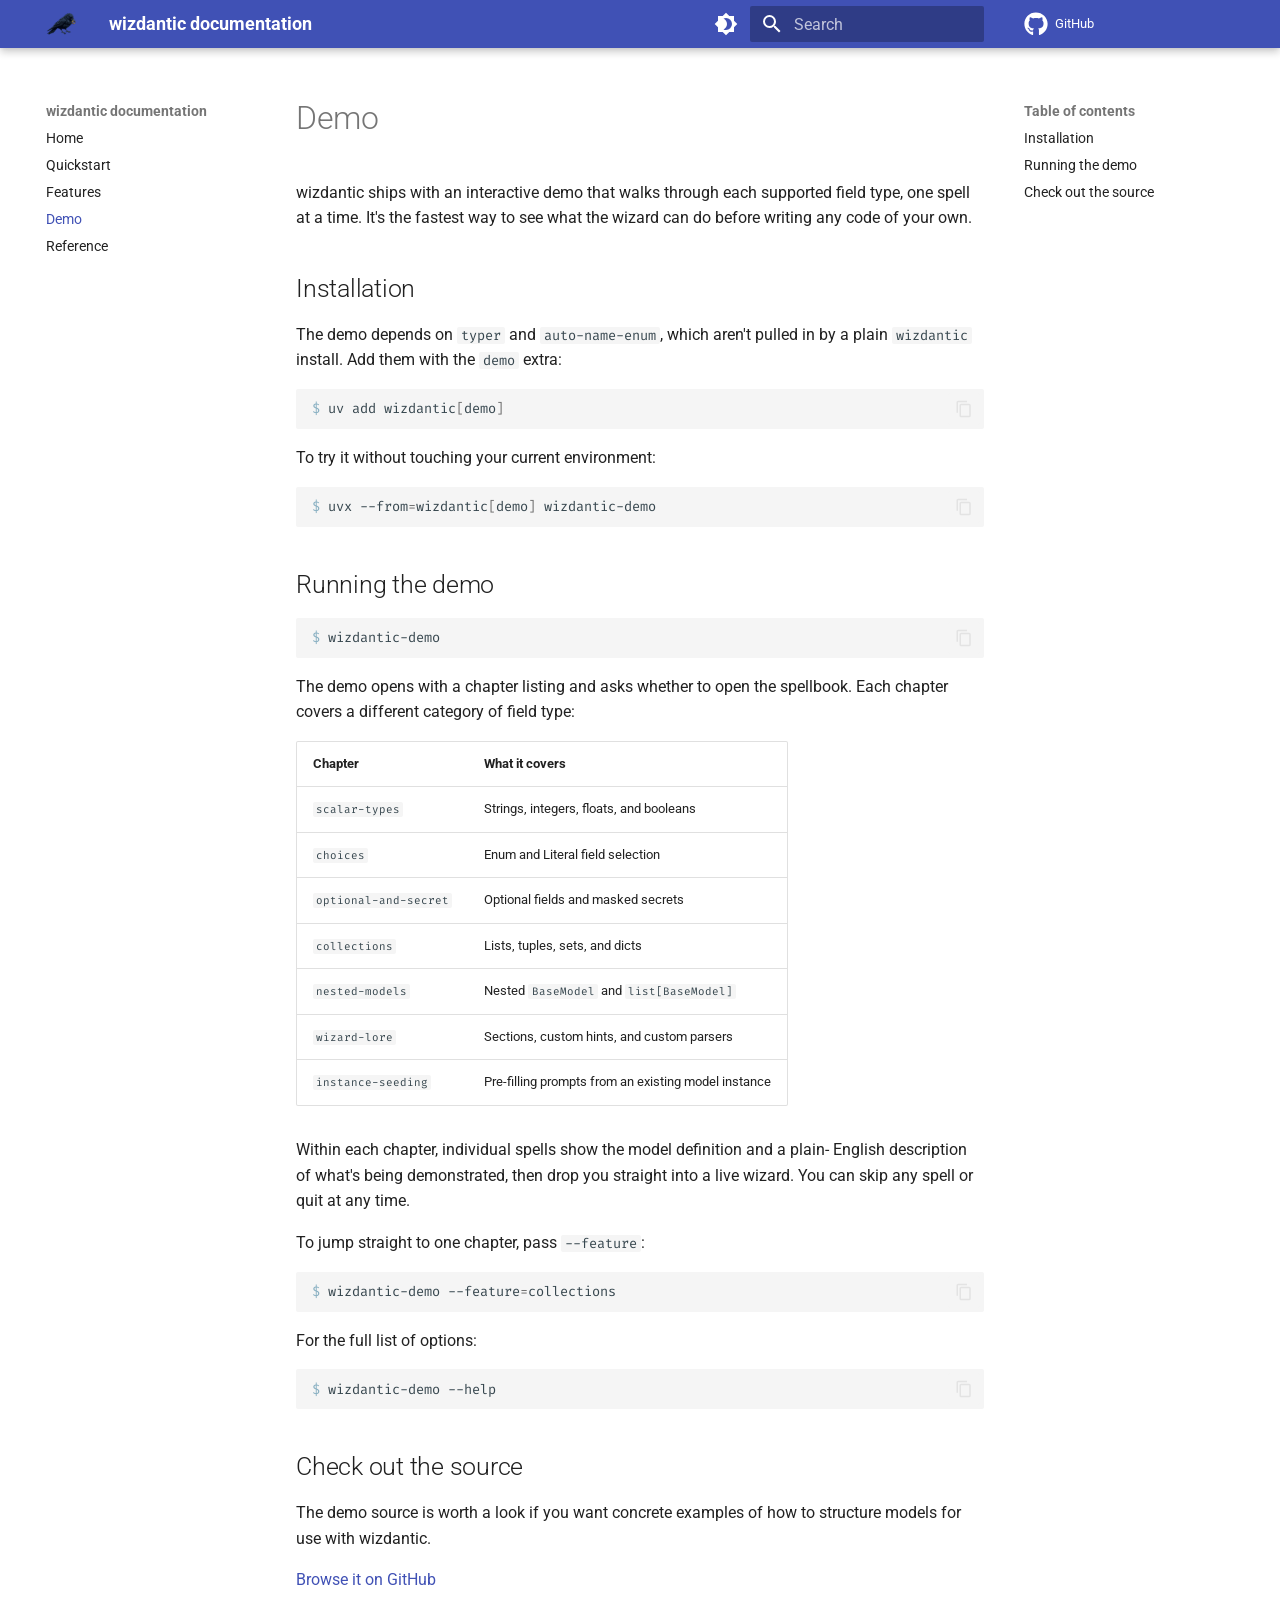
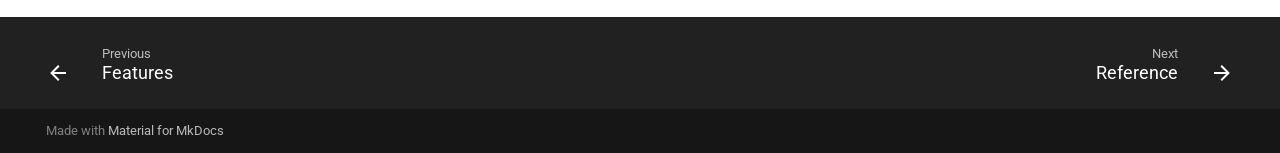
==== commit 5102b6a3: "deploy: f0f1ba57d2577001b1d016b95081c63db5f970cb" ====
--- a/demo/index.html
+++ b/demo/index.html
@@ -600,6 +600,10 @@
 <td><code>wizard-lore</code></td>
 <td>Sections, custom hints, and custom parsers</td>
 </tr>
+<tr>
+<td><code>instance-seeding</code></td>
+<td>Pre-filling prompts from an existing model instance</td>
+</tr>
 </tbody>
 </table>
 <p>Within each chapter, individual spells show the model definition and a plain-
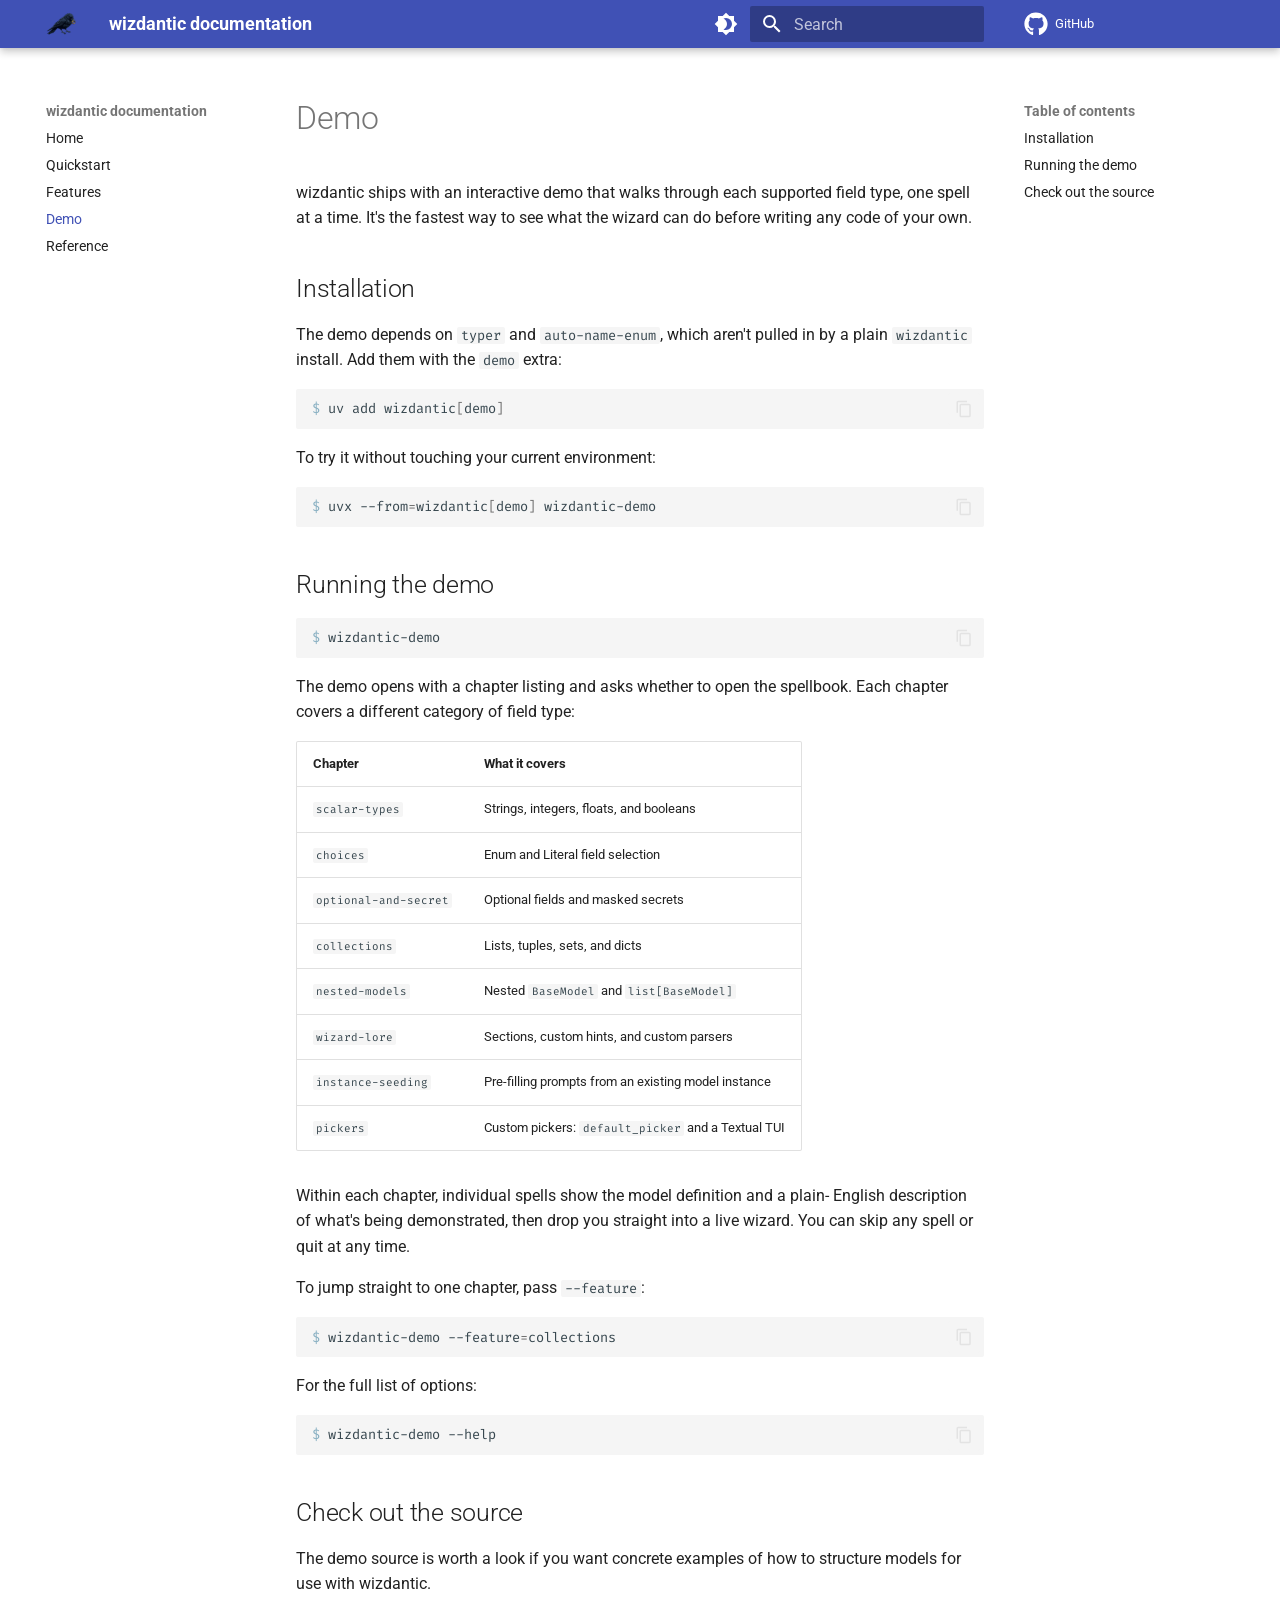
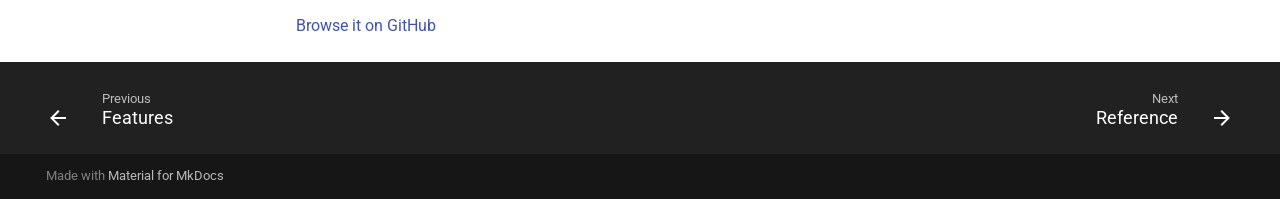
==== commit 15ff1b38: "deploy: d671f0b08b69f257871d905f183ae0e6665f656f" ====
--- a/demo/index.html
+++ b/demo/index.html
@@ -604,6 +604,10 @@
 <td><code>instance-seeding</code></td>
 <td>Pre-filling prompts from an existing model instance</td>
 </tr>
+<tr>
+<td><code>pickers</code></td>
+<td>Custom pickers: <code>default_picker</code> and a Textual TUI</td>
+</tr>
 </tbody>
 </table>
 <p>Within each chapter, individual spells show the model definition and a plain-
